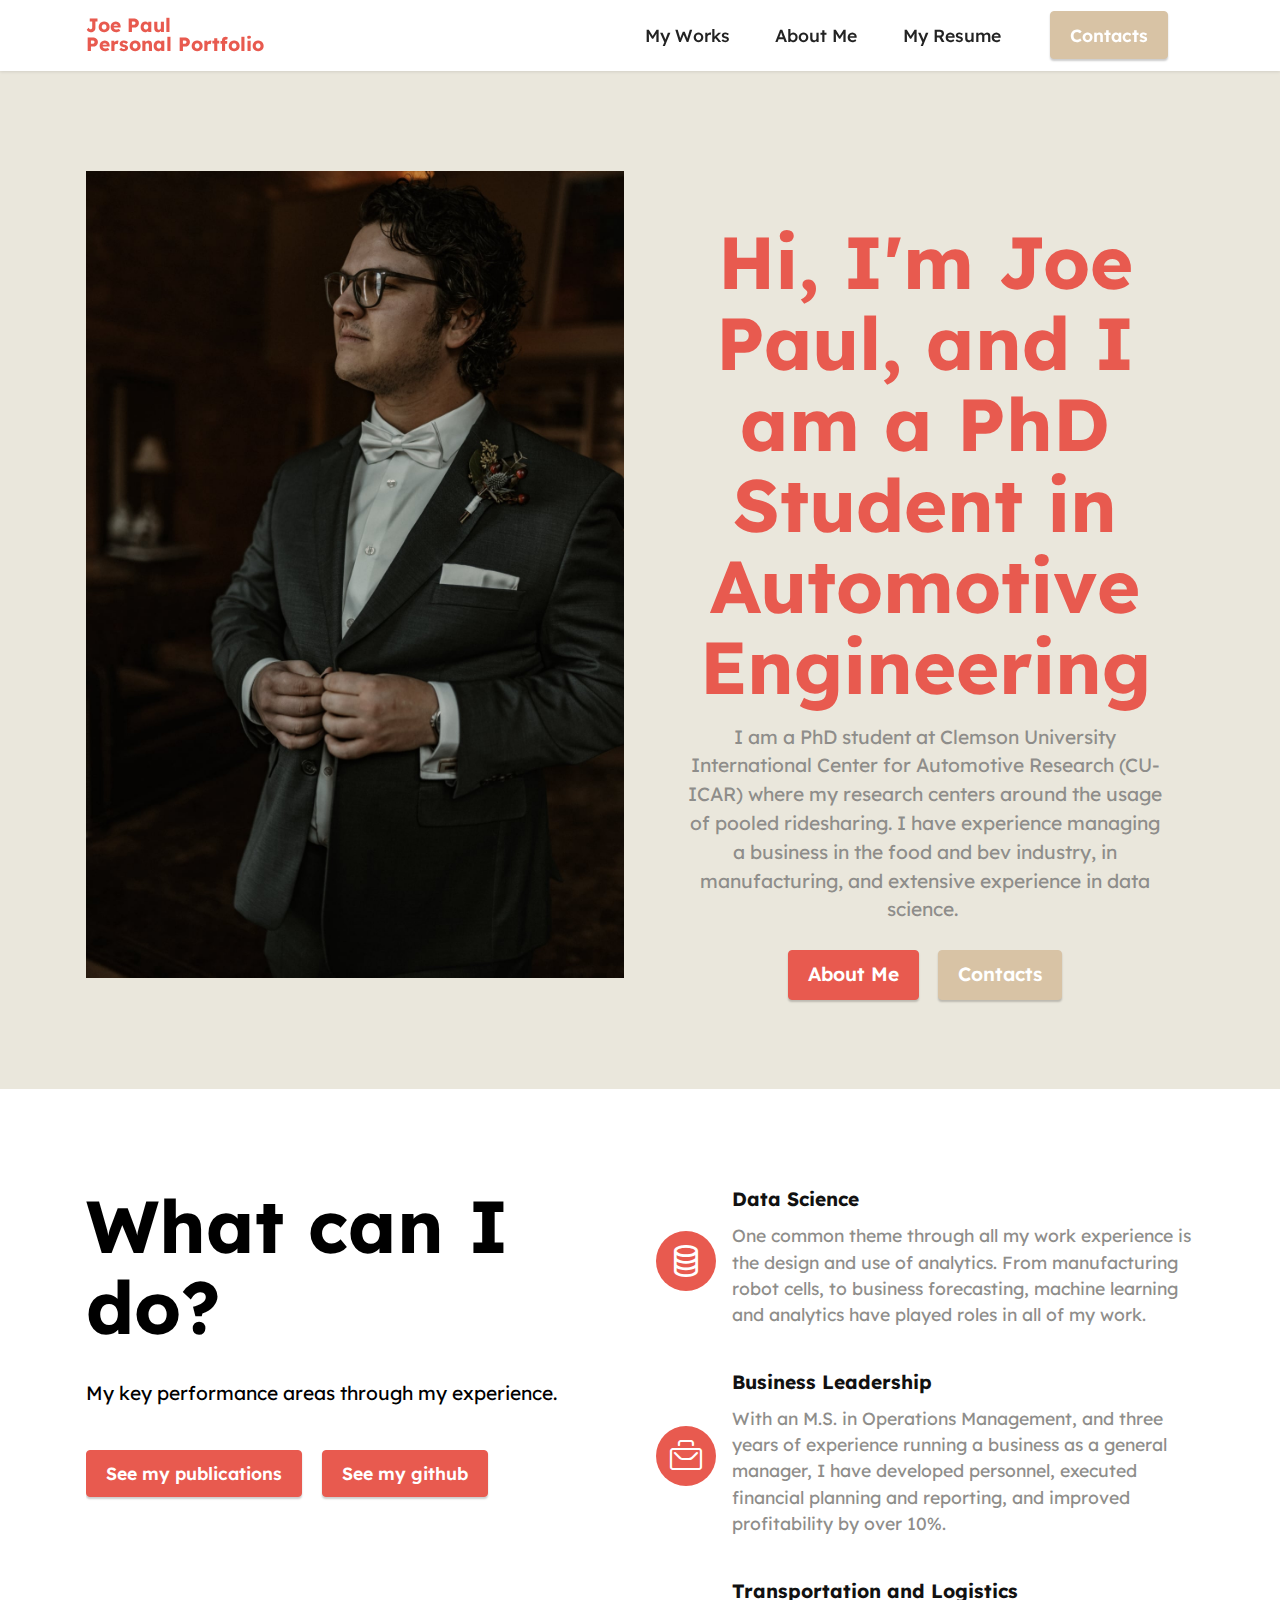
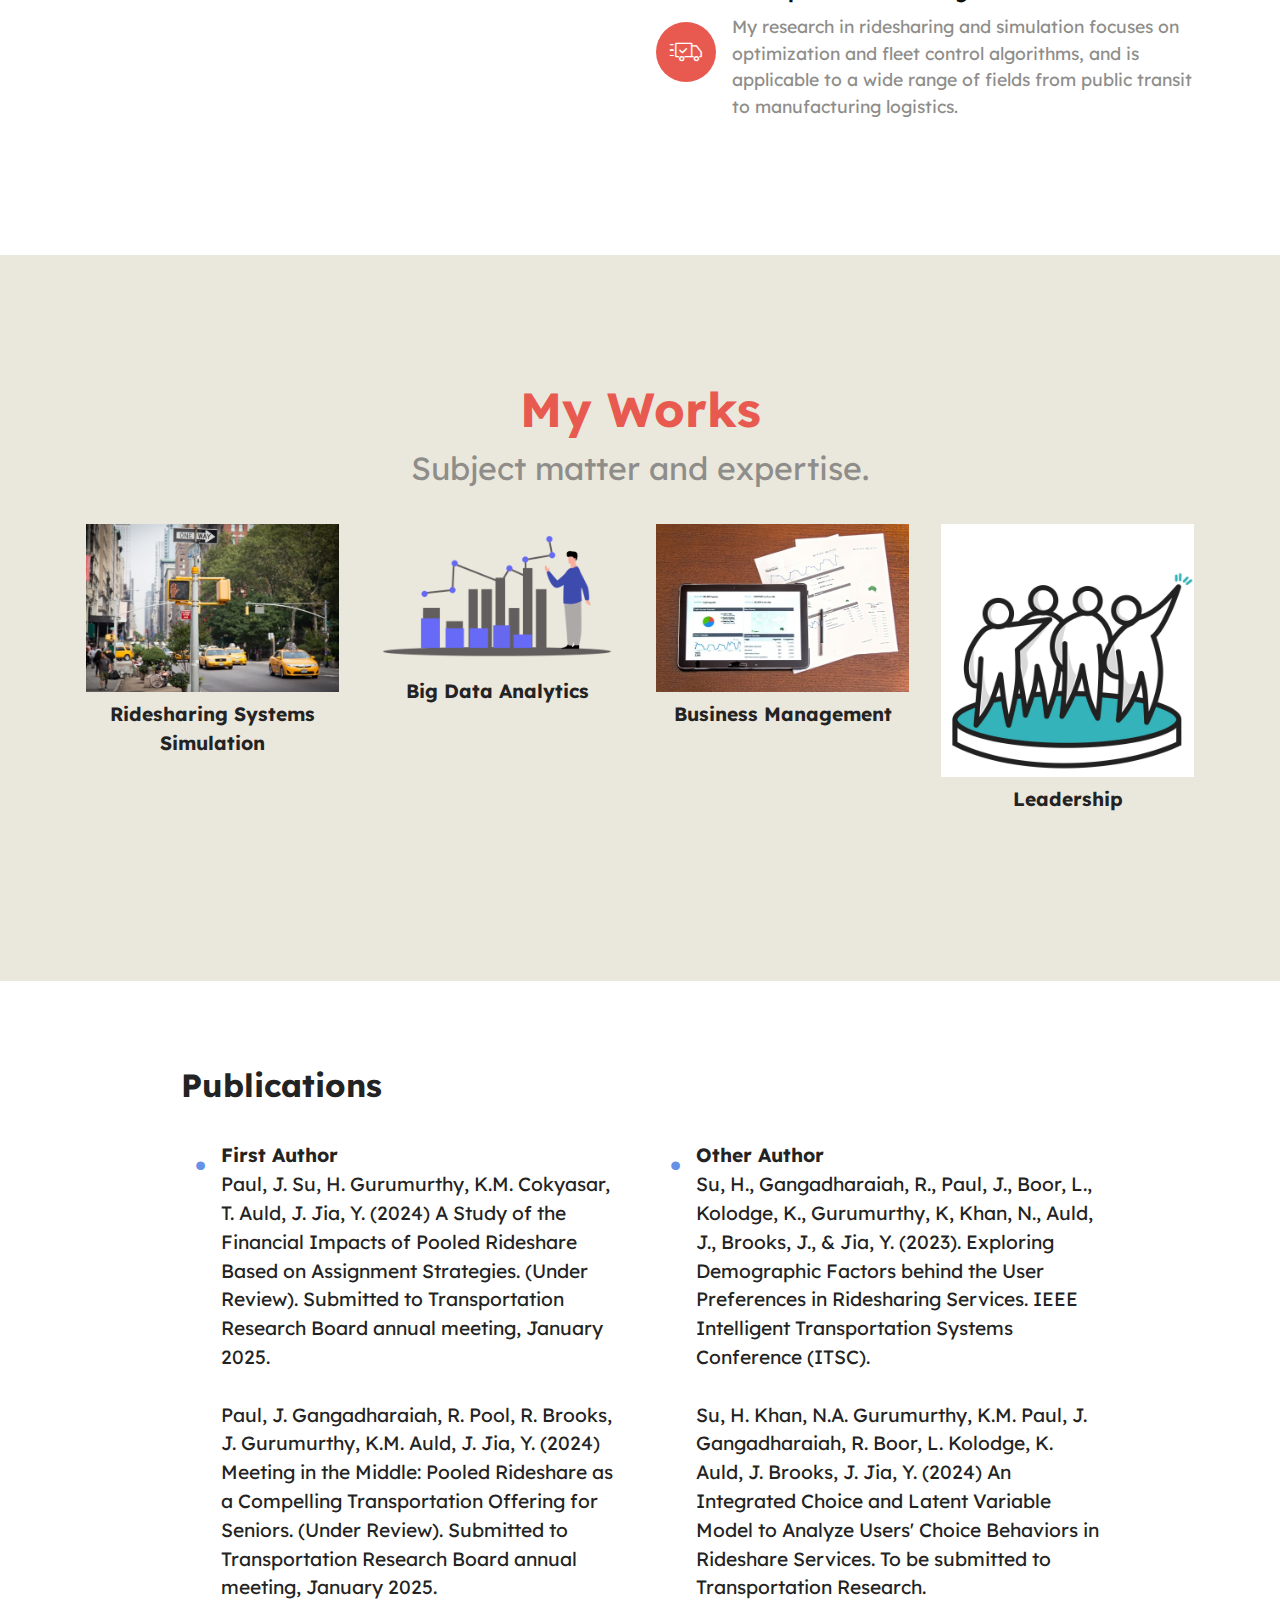
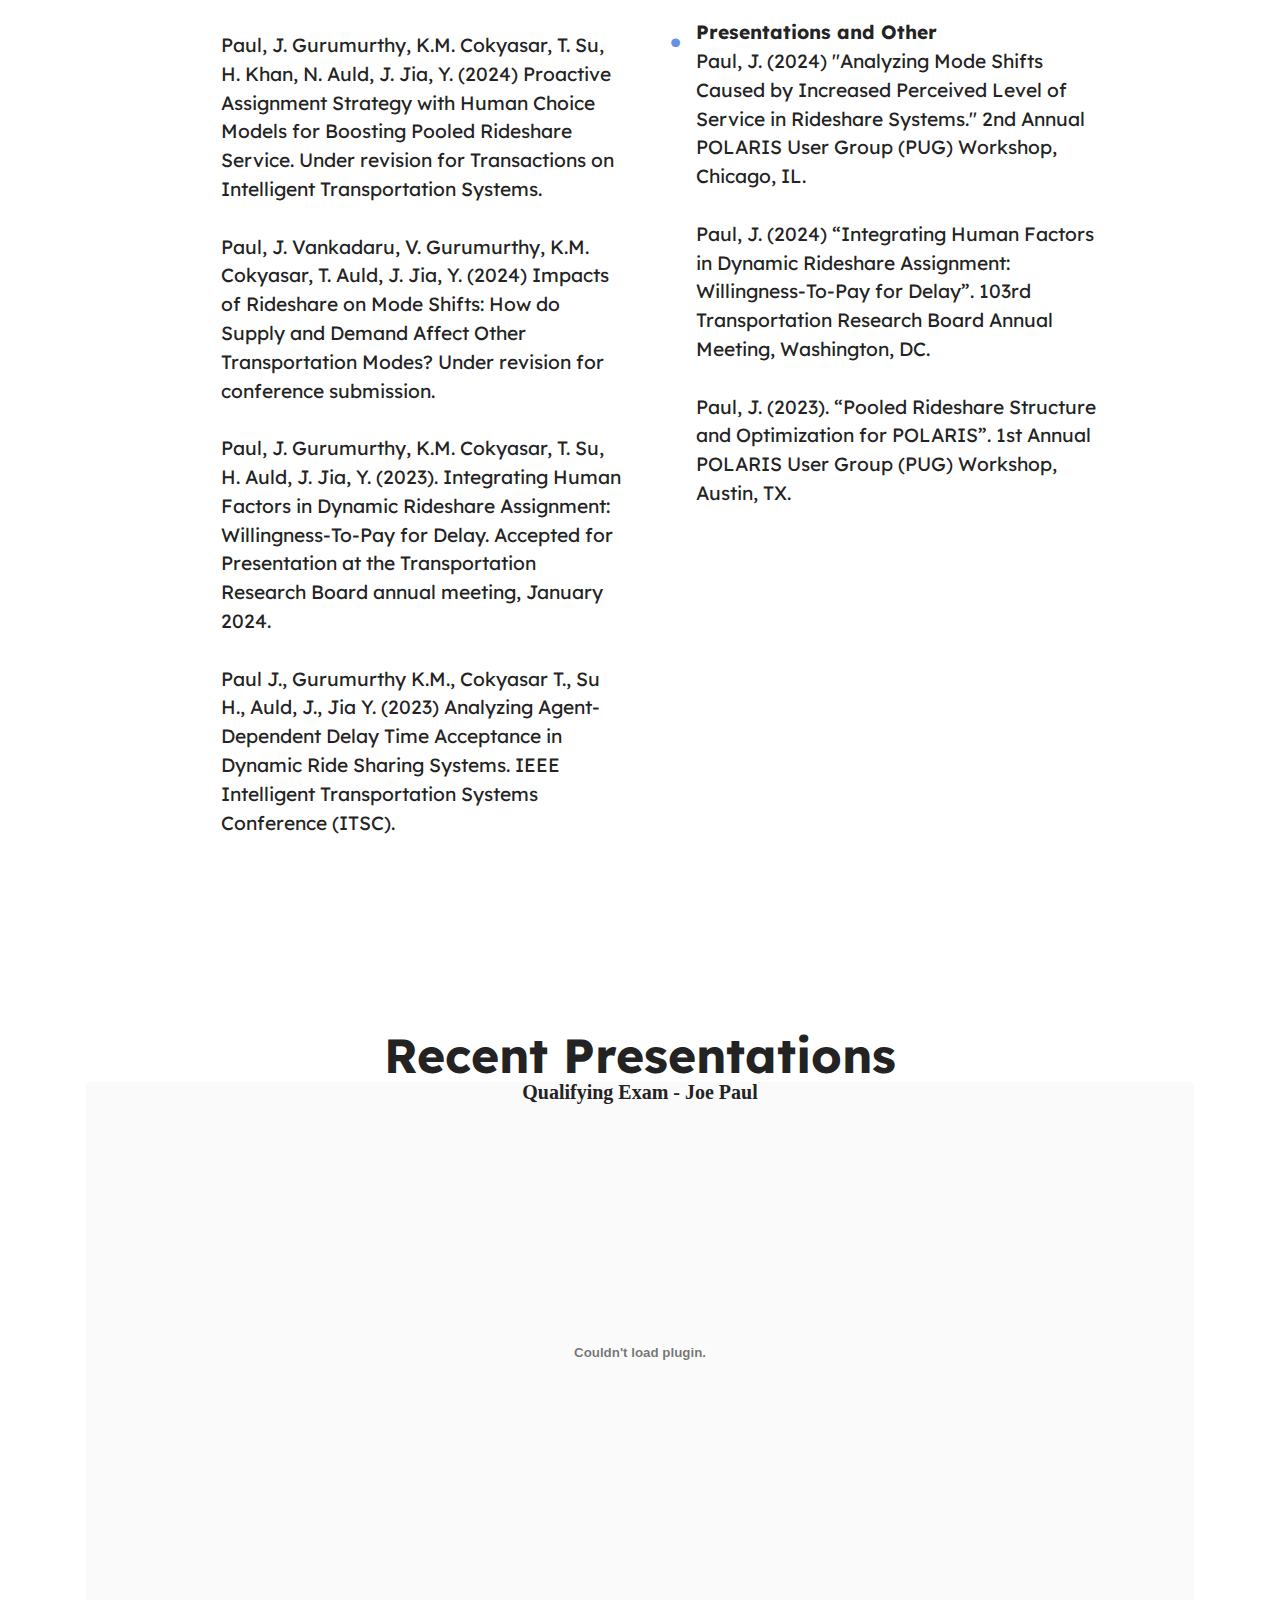
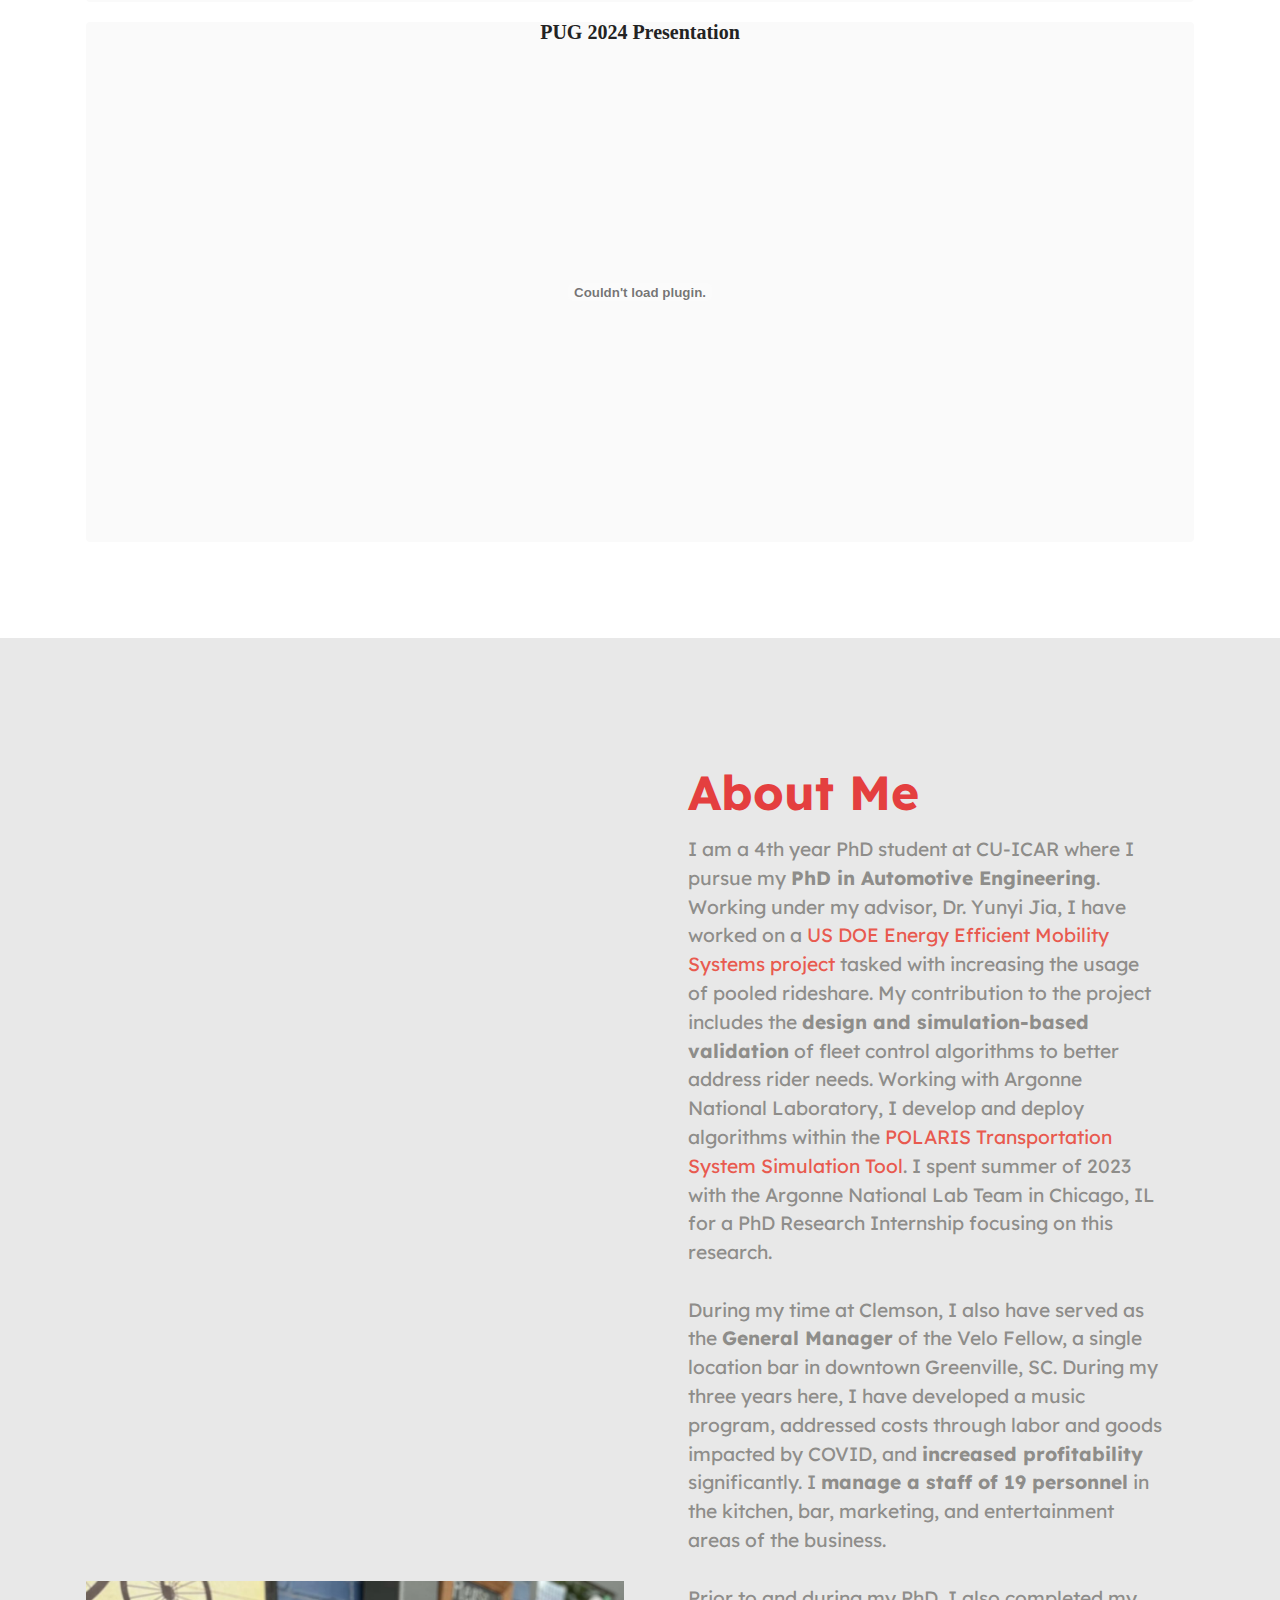
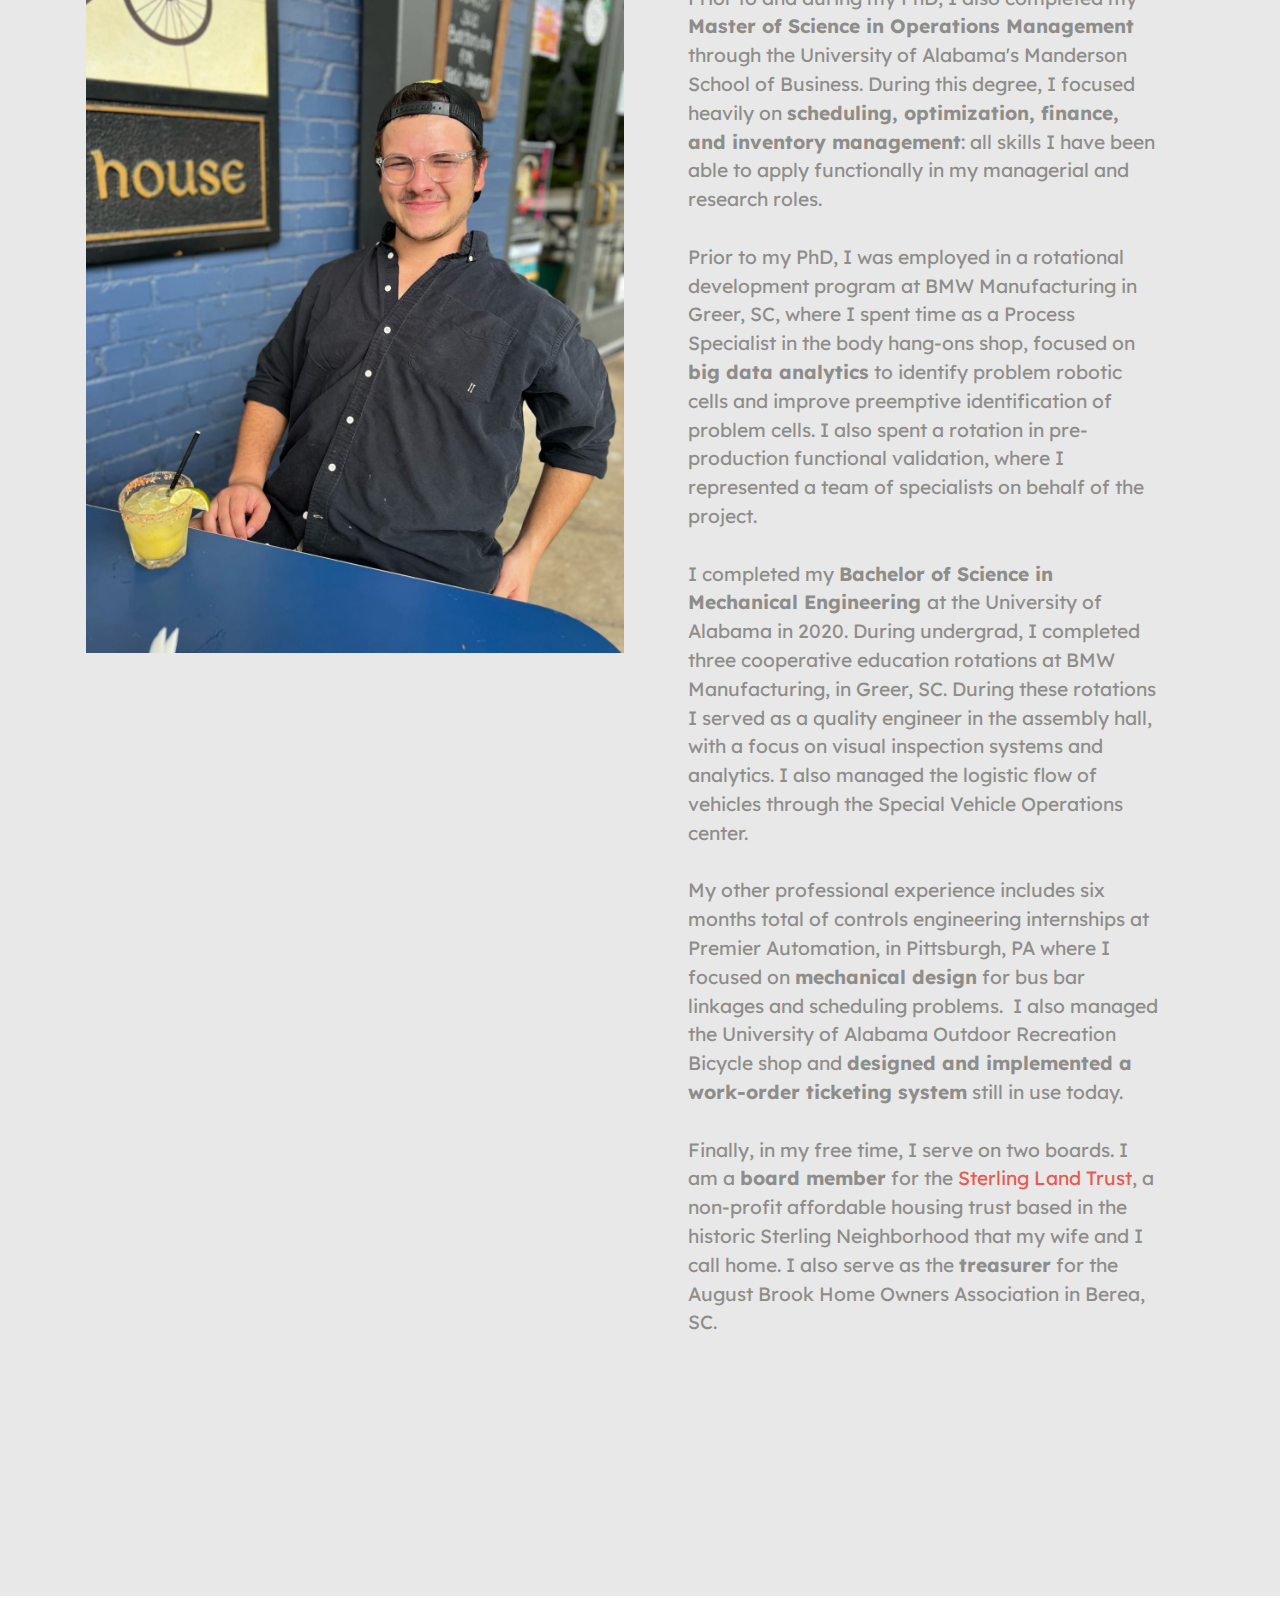
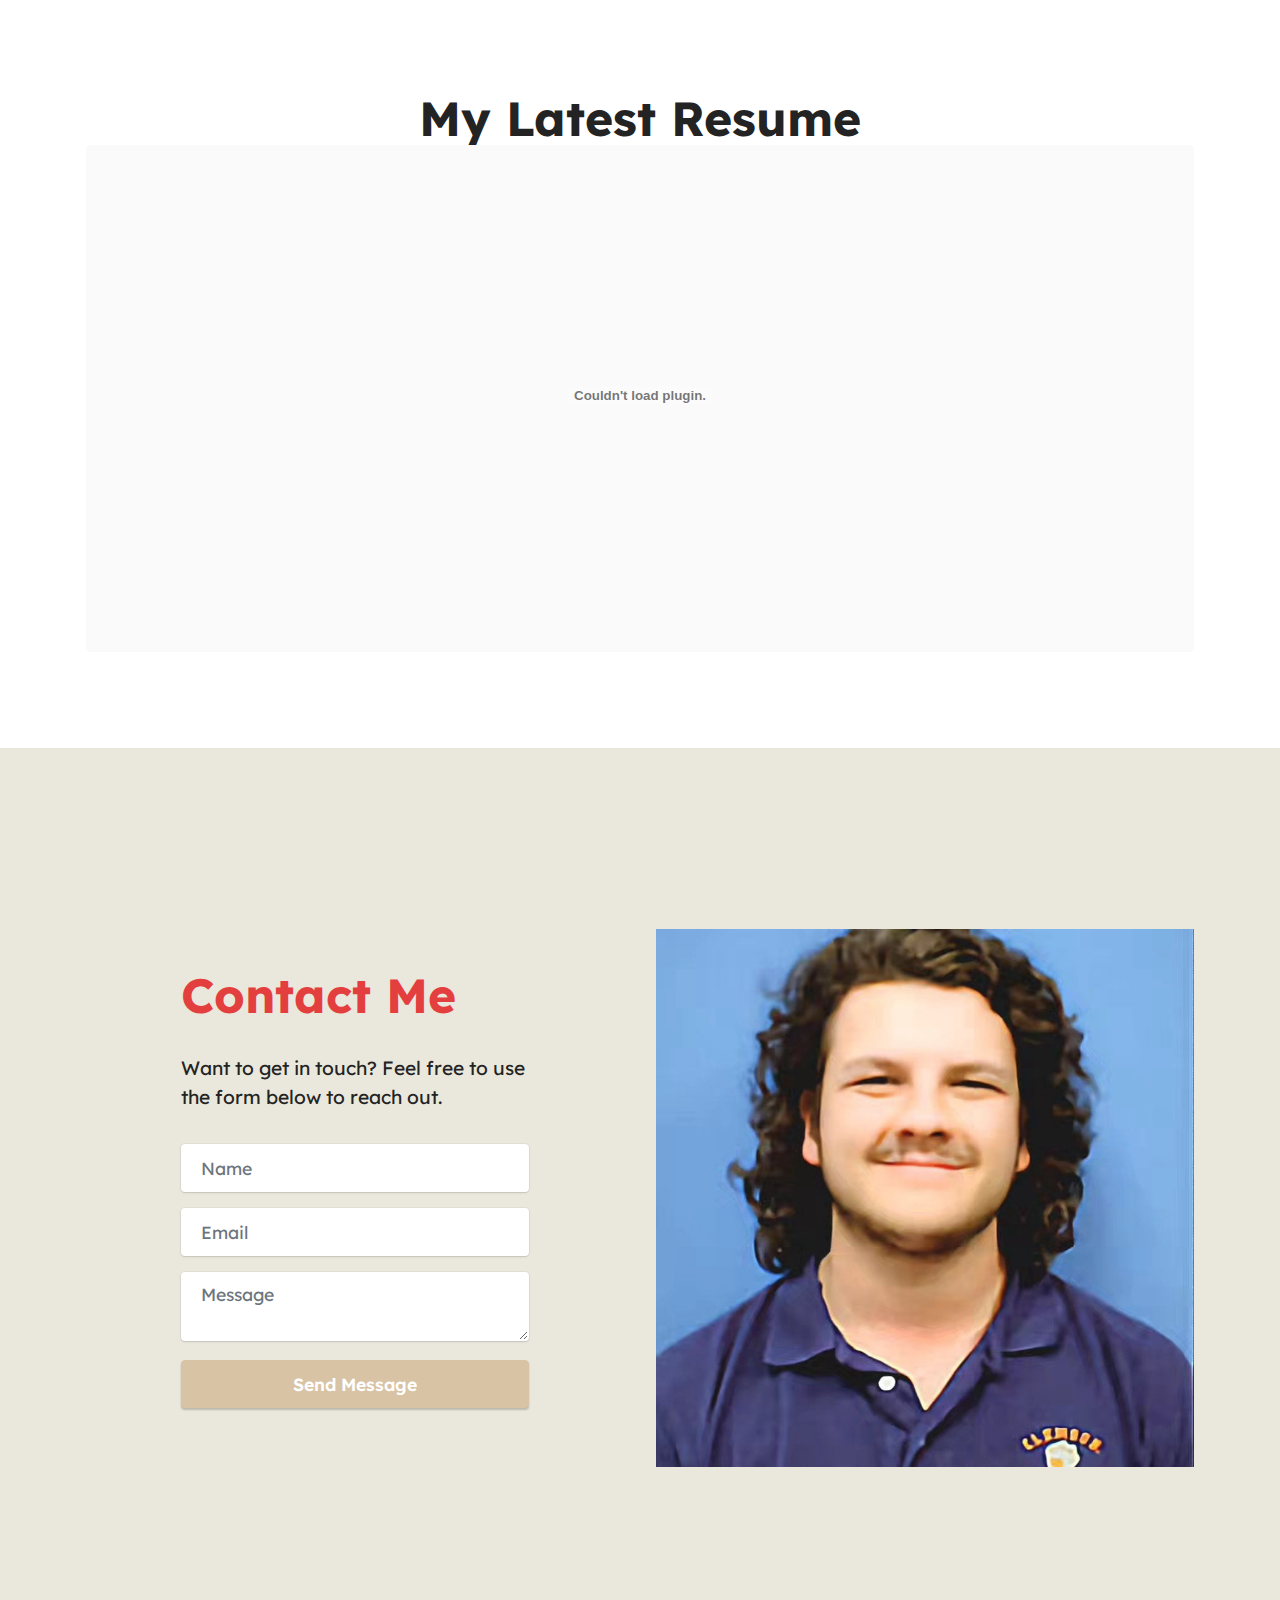
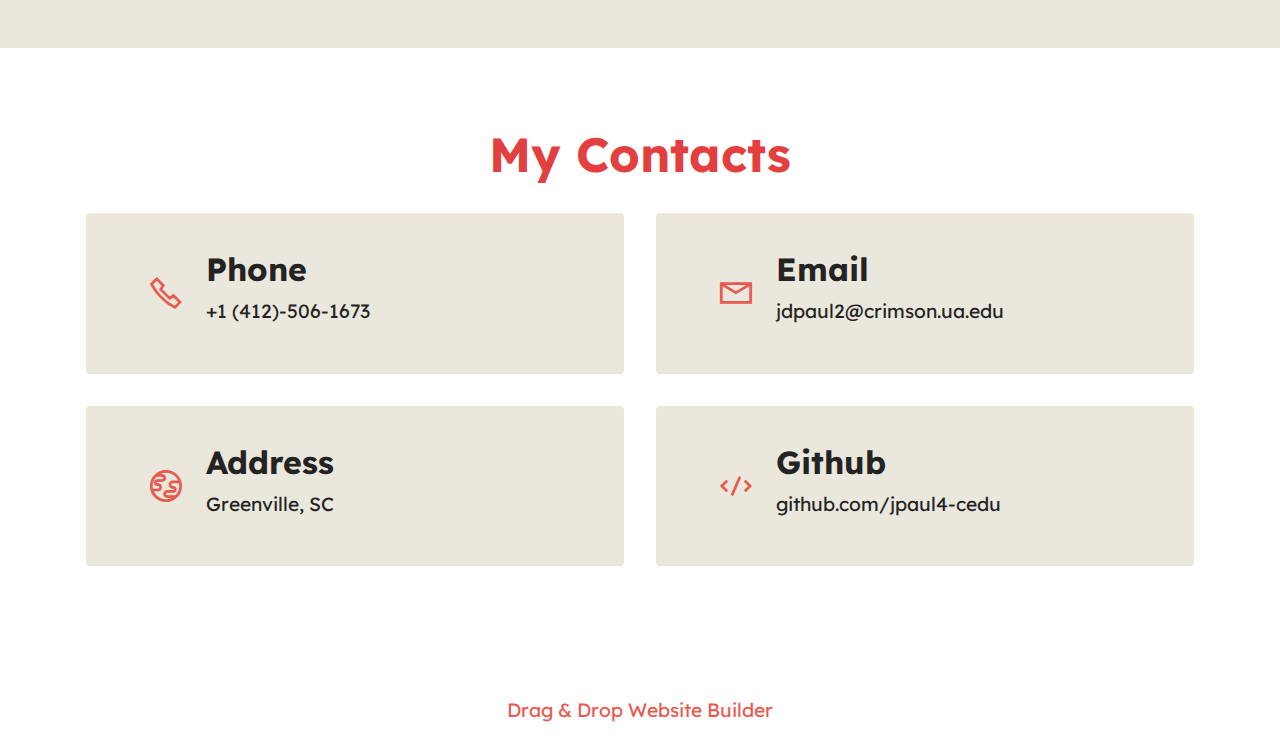
==== index.html @ 31e3496d "First Commit" ====
<!DOCTYPE html>
<html  >
<head>
  <!-- Site made with Mobirise Website Builder v5.9.18, https://mobirise.com -->
  <meta charset="UTF-8">
  <meta http-equiv="X-UA-Compatible" content="IE=edge">
  <meta name="generator" content="Mobirise v5.9.18, mobirise.com">
  <meta name="viewport" content="width=device-width, initial-scale=1, minimum-scale=1">
  <link rel="shortcut icon" href="assets/images/icon.png" type="image/x-icon">
  <meta name="description" content="Joe is a PhD Student with research experience in ridesharing, optimization, and data analytics. Check out his complete portfolio here.">
  
  
  <title>Joe Paul's Portfolio</title>
  <link rel="stylesheet" href="assets/web/assets/mobirise-icons2/mobirise2.css">
  <link rel="stylesheet" href="assets/web/assets/mobirise-icons/mobirise-icons.css">
  <link rel="stylesheet" href="assets/web/assets/mobirise-icons-bold/mobirise-icons-bold.css">
  <link rel="stylesheet" href="assets/bootstrap/css/bootstrap.min.css">
  <link rel="stylesheet" href="assets/bootstrap/css/bootstrap-grid.min.css">
  <link rel="stylesheet" href="assets/bootstrap/css/bootstrap-reboot.min.css">
  <link rel="stylesheet" href="assets/dropdown/css/style.css">
  <link rel="stylesheet" href="assets/socicon/css/styles.css">
  <link rel="stylesheet" href="assets/theme/css/style.css">
  <link rel="preload" href="https://fonts.googleapis.com/css?family=Lexend:100,200,300,400,500,600,700,800,900&display=swap" as="style" onload="this.onload=null;this.rel='stylesheet'">
  <noscript><link rel="stylesheet" href="https://fonts.googleapis.com/css?family=Lexend:100,200,300,400,500,600,700,800,900&display=swap"></noscript>
  <link rel="preload" as="style" href="assets/mobirise/css/mbr-additional.css?v=8slzPj"><link rel="stylesheet" href="assets/mobirise/css/mbr-additional.css?v=8slzPj" type="text/css">

  
  
  
</head>
<body>
  
  <section data-bs-version="5.1" class="menu menu2 cid-sFF0ciwnEL" once="menu" id="menu2-0">
    
    <nav class="navbar navbar-dropdown navbar-fixed-top navbar-expand-lg">
        <div class="container">
            <div class="navbar-brand">
                
                <span class="navbar-caption-wrap"><a class="navbar-caption text-primary display-7" href="https://mobiri.se">Joe Paul<br>Personal Portfolio</a></span>
            </div>
            <button class="navbar-toggler" type="button" data-toggle="collapse" data-bs-toggle="collapse" data-target="#navbarSupportedContent" data-bs-target="#navbarSupportedContent" aria-controls="navbarNavAltMarkup" aria-expanded="false" aria-label="Toggle navigation">
                <div class="hamburger">
                    <span></span>
                    <span></span>
                    <span></span>
                    <span></span>
                </div>
            </button>
            <div class="collapse navbar-collapse" id="navbarSupportedContent">
                <ul class="navbar-nav nav-dropdown" data-app-modern-menu="true"><li class="nav-item"><a class="nav-link link text-black text-primary display-4" href="index.html#content13-4">My Works</a></li><li class="nav-item"><a class="nav-link link text-black text-primary display-4" href="index.html#image1-b">About Me</a></li><li class="nav-item"><a class="nav-link link text-black text-primary display-4" href="index.html#gallery1-6">My Resume</a></li></ul>
                
                <div class="navbar-buttons mbr-section-btn"><a class="btn btn-secondary display-4" href="index.html#contacts2-8">
                        Contacts</a></div>
            </div>
        </div>
    </nav>
</section>

<section data-bs-version="5.1" class="header11 cid-sFF0SGinka" id="header11-1">

    

    

    <div class="container">
        <div class="row justify-content-center">
            <div class="col-12 col-md-6 image-wrapper">
                <img class="w-100" src="assets/images/dsc09096-1256x1884.jpg" alt="Mobirise Website Builder">
            </div>
            <div class="col-12 col-md">
                <div class="text-wrapper text-center">
                    <h1 class="mbr-section-title mbr-fonts-style mb-3 display-1">
                        <strong>
</strong><div><strong><br></strong></div><div><strong>Hi, I'm Joe Paul, and I am a PhD Student in Automotive Engineering</strong></div></h1>
                    <p class="mbr-text mbr-fonts-style display-7">I am a PhD student at Clemson University International Center for Automotive Research (CU-ICAR) where my research centers around the usage of pooled ridesharing. I have experience managing a business in the food and bev industry, in manufacturing, and extensive experience in data science.&nbsp;</p>
                    <div class="mbr-section-btn mt-3"><a class="btn btn-primary display-7" href="index.html#image1-b">About Me</a> <a class="btn btn-secondary display-7" href="index.html#contacts2-8">Contacts</a></div>
                </div>
            </div>
        </div>
    </div>
</section>

<section data-bs-version="5.1" class="features12 cid-sFF3eJNZDT" id="features13-2">

    
    
    <div class="container">
        <div class="row justify-content-center">
            <div class="col-12 col-lg-6">
                <div class="card-wrapper">
                    <div class="card-box align-left">
                        <h4 class="card-title mbr-fonts-style mb-4 display-1"><strong>What can I do?</strong></h4>
                        <p class="mbr-text mbr-fonts-style mb-4 display-7">
                            My key performance areas through my experience.</p>
                        <div class="mbr-section-btn"><a class="btn btn-primary display-4" href="index.html#content13-4">See my publications</a> <a class="btn btn-primary display-4" href="https://github.com/jpaul4-cedu">See my github</a></div>
                    </div>
                </div>
            </div>
            <div class="col-12 col-lg-6">
                <div class="item mbr-flex">
                    <div class="icon-box">
                        <span class="mbr-iconfont mobi-mbri-database mobi-mbri"></span>
                    </div>
                    <div class="text-box">
                        <h4 class="icon-title mbr-black mbr-fonts-style display-7">
                            <strong>Data Science</strong></h4>
                        <h5 class="icon-text mbr-black mbr-fonts-style display-4">One common theme through all my work experience is the design and use of analytics. From manufacturing robot cells, to business forecasting, machine learning and analytics have played roles in all of my work.</h5>
                    </div>
                </div>
                <div class="item mbr-flex">
                    <div class="icon-box">
                        <span class="mbr-iconfont mbrib-briefcase"></span>
                    </div>
                    <div class="text-box">
                        <h4 class="icon-title mbr-black mbr-fonts-style display-7"><strong>Business Leadership</strong></h4>
                        <h5 class="icon-text mbr-black mbr-fonts-style display-4">With an M.S. in Operations Management, and three years of experience running a business as a general manager, I have developed personnel, executed financial planning and reporting, and improved profitability by over 10%.</h5>
                    </div>
                </div>
                <div class="item mbr-flex">
                    <div class="icon-box">
                        <span class="mbr-iconfont mbri-delivery"></span>
                    </div>
                    <div class="text-box">
                        <h4 class="icon-title mbr-black mbr-fonts-style display-7"><strong>Transportation and Logistics</strong></h4>
                        <h5 class="icon-text mbr-black mbr-fonts-style display-4">My research in ridesharing and simulation focuses on optimization and fleet control algorithms, and is applicable to a wide range of fields from public transit to manufacturing logistics.</h5>
                    </div>
                </div>
            </div>
        </div>
    </div>
</section>

<section data-bs-version="5.1" class="gallery5 mbr-gallery cid-sFF3kfZheU" id="gallery5-3">
    

    

    <div class="container">
        <div class="mbr-section-head">
            <h3 class="mbr-section-title mbr-fonts-style align-center m-0 display-2"><strong>My Works</strong></h3>
            <h4 class="mbr-section-subtitle mbr-fonts-style align-center mb-0 mt-2 display-5">Subject matter and expertise.</h4>
        </div>
        <div class="row mbr-gallery mt-4">
            <div class="col-12 col-md-6 col-lg-3 item gallery-image">
                <div class="item-wrapper" data-toggle="modal" data-bs-toggle="modal" data-target="#ulsm1ICWd5-modal" data-bs-target="#ulsm1ICWd5-modal">
                    <img class="w-100" src="assets/images/mbr-1-596x397.jpg" alt="Mobirise Website Builder" data-slide-to="0" data-bs-slide-to="0" data-target="#lb-ulsm1ICWd5" data-bs-target="#lb-ulsm1ICWd5">
                    <div class="icon-wrapper">
                        <span class="mobi-mbri mobi-mbri-search mbr-iconfont mbr-iconfont-btn"></span>
                    </div>
                </div>
                <h6 class="mbr-item-subtitle mbr-fonts-style align-center mb-2 mt-2 display-7"><strong>Ridesharing Systems Simulation</strong></h6>
            </div>
            <div class="col-12 col-md-6 col-lg-3 item gallery-image">
                <div class="item-wrapper" data-toggle="modal" data-bs-toggle="modal" data-target="#ulsm1ICWd5-modal" data-bs-target="#ulsm1ICWd5-modal">
                    <img class="w-100" src="assets/images/mbr-596x342.png" alt="Mobirise Website Builder" data-slide-to="1" data-bs-slide-to="1" data-target="#lb-ulsm1ICWd5" data-bs-target="#lb-ulsm1ICWd5">
                    <div class="icon-wrapper">
                        <span class="mobi-mbri mobi-mbri-search mbr-iconfont mbr-iconfont-btn"></span>
                    </div>
                </div>
                <h6 class="mbr-item-subtitle mbr-fonts-style align-center mb-2 mt-2 display-7"><strong>Big Data Analytics</strong></h6>
            </div>
            <div class="col-12 col-md-6 col-lg-3 item gallery-image">
                <div class="item-wrapper" data-toggle="modal" data-bs-toggle="modal" data-target="#ulsm1ICWd5-modal" data-bs-target="#ulsm1ICWd5-modal">
                    <img class="w-100" src="assets/images/mbr-2-596x397.jpg" alt="Mobirise Website Builder" data-slide-to="2" data-bs-slide-to="2" data-target="#lb-ulsm1ICWd5" data-bs-target="#lb-ulsm1ICWd5">
                    <div class="icon-wrapper">
                        <span class="mobi-mbri mobi-mbri-search mbr-iconfont mbr-iconfont-btn"></span>
                    </div>
                </div>
                <h6 class="mbr-item-subtitle mbr-fonts-style align-center mb-2 mt-2 display-7"><strong>Business Management</strong></h6>
            </div>
            <div class="col-12 col-md-6 col-lg-3 item gallery-image">
                <div class="item-wrapper" data-toggle="modal" data-bs-toggle="modal" data-target="#ulsm1ICWd5-modal" data-bs-target="#ulsm1ICWd5-modal">
                    <img class="w-100" src="assets/images/mbr-596x596.png" alt="Mobirise Website Builder" data-slide-to="3" data-bs-slide-to="3" data-target="#lb-ulsm1ICWd5" data-bs-target="#lb-ulsm1ICWd5">
                    <div class="icon-wrapper">
                        <span class="mobi-mbri mobi-mbri-search mbr-iconfont mbr-iconfont-btn"></span>
                    </div>
                </div>
                <h6 class="mbr-item-subtitle mbr-fonts-style align-center mb-2 mt-2 display-7"><strong>Leadership</strong></h6>
            </div>
        </div>

        <div class="modal mbr-slider" tabindex="-1" role="dialog" aria-hidden="true" id="ulsm1ICWd5-modal">
            <div class="modal-dialog" role="document">
                <div class="modal-content">
                    <div class="modal-body">
                        <div class="carousel slide" id="lb-ulsm1ICWd5" data-interval="5000" data-bs-interval="5000">
                            <div class="carousel-inner">
                                <div class="carousel-item active">
                                    <img class="d-block w-100" src="assets/images/mbr-1-596x397.jpg" alt="Mobirise Website Builder">
                                </div>
                                <div class="carousel-item">
                                    <img class="d-block w-100" src="assets/images/mbr-596x342.png" alt="Mobirise Website Builder">
                                </div>
                                <div class="carousel-item">
                                    <img class="d-block w-100" src="assets/images/mbr-2-596x397.jpg" alt="Mobirise Website Builder">
                                </div>
                                <div class="carousel-item">
                                    <img class="d-block w-100" src="assets/images/mbr-596x596.png" alt="Mobirise Website Builder">
                                </div>
                            </div>
                            <ol class="carousel-indicators">
                                <li data-slide-to="0" data-bs-slide-to="0" class="active" data-target="#lb-ulsm1ICWd5" data-bs-target="#lb-ulsm1ICWd5"></li>
                                <li data-slide-to="1" data-bs-slide-to="1" data-target="#lb-ulsm1ICWd5" data-bs-target="#lb-ulsm1ICWd5"></li>
                                <li data-slide-to="2" data-bs-slide-to="2" data-target="#lb-ulsm1ICWd5" data-bs-target="#lb-ulsm1ICWd5"></li>
                                <li data-slide-to="3" data-bs-slide-to="3" data-target="#lb-ulsm1ICWd5" data-bs-target="#lb-ulsm1ICWd5"></li>
                            </ol>
                            <a role="button" href="" class="close" data-dismiss="modal" data-bs-dismiss="modal" aria-label="Close">
                            </a>
                            <a class="carousel-control-prev carousel-control" role="button" data-slide="prev" data-bs-slide="prev" href="#lb-ulsm1ICWd5">
                                <span class="mobi-mbri mobi-mbri-arrow-prev" aria-hidden="true"></span>
                                <span class="sr-only visually-hidden">Previous</span>
                            </a>
                            <a class="carousel-control-next carousel-control" role="button" data-slide="next" data-bs-slide="next" href="#lb-ulsm1ICWd5">
                                <span class="mobi-mbri mobi-mbri-arrow-next" aria-hidden="true"></span>
                                <span class="sr-only visually-hidden">Next</span>
                            </a>
                        </div>
                    </div>
                </div>
            </div>
        </div>
    </div>
</section>

<section data-bs-version="5.1" class="content13 cid-ulseiE5m8w" id="content13-4">
    

    
    
    <div class="container">
        <div class="row justify-content-center">
            <div class="col-md-12 col-lg-10">
                <h3 class="mbr-section-title mbr-fonts-style mb-4 display-5">
                    <strong>Publications</strong></h3>
            </div>
        </div>
        <div class="row justify-content-center">
            <div class="col-md-12 col-lg-10">
                <div class="row justify-content-center">
                    <div class="col-12 col-lg-6">
                        <ul class="list mbr-fonts-style display-7">
                            <li><strong>First Author<br></strong>Paul, J. Su, H. Gurumurthy, K.M. Cokyasar, T.  Auld, J. Jia, Y. (2024) A Study of the Financial Impacts of Pooled Rideshare Based on Assignment Strategies. (Under Review).  Submitted to Transportation Research Board annual meeting, January 2025.&nbsp;<br><br>Paul, J. Gangadharaiah, R. Pool, R. Brooks, J. Gurumurthy, K.M. Auld, J. Jia, Y. (2024) Meeting in the Middle: Pooled Rideshare as a Compelling Transportation Offering for Seniors. (Under Review). Submitted to Transportation Research Board annual meeting, January 2025.&nbsp;<br><br>Paul, J. Gurumurthy, K.M. Cokyasar, T. Su, H. Khan, N. Auld, J. Jia, Y. (2024) Proactive Assignment Strategy with Human Choice Models for Boosting Pooled Rideshare Service. Under revision for Transactions on Intelligent Transportation Systems.<br><br>Paul, J. Vankadaru, V. Gurumurthy, K.M. Cokyasar, T. Auld, J. Jia, Y. (2024) Impacts of Rideshare on Mode Shifts: How do Supply and Demand Affect Other Transportation Modes? Under revision for conference submission.<br><br>Paul, J. Gurumurthy, K.M. Cokyasar, T. Su, H. Auld, J. Jia, Y. (2023). Integrating Human Factors in Dynamic Rideshare Assignment: Willingness-To-Pay for Delay. Accepted for Presentation at the Transportation Research Board annual meeting, January 2024.<br><br>Paul J., Gurumurthy K.M., Cokyasar T., Su H., Auld, J., Jia Y. (2023) Analyzing Agent-Dependent Delay Time Acceptance in Dynamic Ride Sharing Systems. IEEE Intelligent Transportation Systems Conference (ITSC).&nbsp;</li>
                        </ul>
                    </div>
                    <div class="col-12 col-lg-6">
                        <ul class="list mbr-fonts-style display-7">
                            <li><strong>Other Author</strong><br>Su, H., Gangadharaiah, R., Paul, J., Boor, L., Kolodge, K., Gurumurthy, K, Khan, N., Auld, J., Brooks, J., &amp; Jia, Y. (2023). Exploring Demographic Factors behind the User Preferences in Ridesharing Services. IEEE Intelligent Transportation Systems Conference (ITSC).<br><br>Su, H. Khan, N.A. Gurumurthy, K.M. Paul, J. Gangadharaiah, R. Boor, L. Kolodge, K. Auld, J. Brooks, J. Jia, Y. (2024) An Integrated Choice and Latent Variable Model to Analyze Users' Choice Behaviors in Rideshare Services. To be submitted to Transportation Research.</li>
                            <li><strong>Presentations and Other<br></strong>Paul, J. (2024) "Analyzing Mode Shifts Caused by Increased Perceived Level of Service in Rideshare Systems." 2nd Annual POLARIS User Group (PUG) Workshop, Chicago, IL.<br><br>Paul, J. (2024) “Integrating Human Factors in Dynamic Rideshare Assignment: Willingness-To-Pay for Delay”. 103rd Transportation Research Board Annual Meeting, Washington, DC.<br><br>Paul, J. (2023). “Pooled Rideshare Structure and Optimization for POLARIS”. 1st Annual POLARIS User Group (PUG) Workshop, Austin, TX.</li>
                        </ul>
                    </div>
                </div>
            </div>
        </div>
    </div>
</section>

<section data-bs-version="5.1" class="gallery1 cid-ulslTXEUKa" id="gallery1-5">
    <div class="container">
        <div class="mbr-section-head">
            <h4 class="mbr-section-title mbr-fonts-style align-center mb-0 display-2">
                <strong>Recent Presentations</strong></h4>
        </div>
        
        <!-- First PDF with title -->
        <div class="item features-image align-center active">
            <div class="item-wrapper" style="text-align: center; margin-bottom: 20px;">
                <h5 class="pdf-title mbr-fonts-style mb-0"><strong>Qualifying Exam - Joe Paul</strong></h5>
                <div class="item-img" style="display: flex; justify-content: center; align-items: center;">
                    <embed class="pdf" 
                           src="assets/Qualifying Exam Joe Paul.pdf" 
                           width="1000" height="500">
                </div>
            </div>
        </div>

        <!-- Second PDF with title -->
        <div class="item features-image align-center active">
            <div class="item-wrapper" style="text-align: center;">
                <h5 class="pdf-title mbr-fonts-style mb-0"><strong>PUG 2024 Presentation</strong></h5>
                <div class="item-img" style="display: flex; justify-content: center; align-items: center;">
                    <embed class="pdf" 
                           src="assets/2-5.3 - Clemson's Pooled Rideshare.pdf" 
                           width="1000" height="500">
                </div>
            </div>
        </div>
        
    </div>
</section>





<section data-bs-version="5.1" class="image1 cid-sFF75ZhH2d" id="image1-b">
    

    

    <div class="container">
        <div class="row align-items-center">
            <div class="col-12 col-lg-6">
                <div class="image-wrapper">
                    <img src="assets/images/293076429-7649252005149996-4925250558566314375-n-1256x1570.jpg" alt="Mobirise Website Builder">
                    
                </div>
            </div>
            <div class="col-12 col-lg">
                <div class="text-wrapper">
                    <h3 class="mbr-section-title mbr-fonts-style mb-3 display-2">
                        <strong>About Me</strong></h3>
                    <p class="mbr-text mbr-fonts-style display-7">I am a 4th year PhD student at CU-ICAR where I pursue my <strong>PhD in Automotive Engineering</strong>. Working under my advisor, Dr. Yunyi Jia, I have worked on a <a href="https://www.energy.gov/sites/default/files/2021-06/eems110_jia_2021_o_5-14_1118am_KF_TM.pdf" class="text-primary">US DOE Energy Efficient Mobility Systems project</a> tasked with increasing the usage of pooled rideshare. My contribution to the project includes the <strong>design and simulation-based validation</strong> of fleet control algorithms to better address rider needs. Working with Argonne National Laboratory, I develop and deploy algorithms within the <a href="https://www.anl.gov/taps/polaris-transportation-system-simulation-tool" class="text-primary" target="_blank">POLARIS Transportation System Simulation Tool</a>. I spent summer of 2023 with the Argonne National Lab Team in Chicago, IL for a PhD Research Internship focusing on this research.<br><br>During my time at Clemson, I also have served as the <strong>General Manager</strong> of the Velo Fellow, a single location bar in downtown Greenville, SC. During my three years here, I have developed a music program, addressed costs through labor and goods impacted by COVID, and <strong>increased profitability</strong> significantly. I <strong>manage a staff of 19 personnel</strong> in the kitchen, bar, marketing, and entertainment areas of the business.<br><br>Prior to and during my PhD, I also completed my <strong>Master of Science in Operations Management</strong> through the University of Alabama's Manderson School of Business. During this degree, I focused heavily on <strong>scheduling, optimization, finance, and inventory management</strong>: all skills I have been able to apply functionally in my managerial and research roles.<br><br>Prior to my PhD, I was employed in a rotational development program at BMW Manufacturing in Greer, SC, where I spent time as a Process Specialist in the body hang-ons shop, focused on <strong>big data analytics</strong> to identify problem robotic cells and improve preemptive identification of problem cells. I also spent a rotation in pre-production functional validation, where I represented a team of specialists on behalf of the project.<br><br>I completed my <strong>Bachelor of Science in Mechanical Engineering </strong>at the University of Alabama in 2020. During undergrad, I completed three cooperative education rotations at BMW Manufacturing, in Greer, SC. During these rotations I served as a quality engineer in the assembly hall, with a focus on visual inspection systems and analytics. I also managed the logistic flow of vehicles through the Special Vehicle Operations center.<br><br>My other professional experience includes six months total of controls engineering internships at Premier Automation, in Pittsburgh, PA where I focused on <strong>mechanical design</strong> for bus bar linkages and scheduling problems.&nbsp; I also managed the University of Alabama Outdoor Recreation Bicycle shop and <strong>designed and implemented a work-order ticketing system</strong> still in use today.<br><br>Finally, in my free time, I serve on two boards. I am a <strong>board member</strong> for the <a href="https://sterlinglandtrustgvl.com/" class="text-primary">Sterling Land Trust</a>, a non-profit affordable housing trust based in the historic Sterling Neighborhood that my wife and I call home. I also serve as the <strong>treasurer</strong> for the August Brook Home Owners Association in Berea, SC.<br><br><br><br><br></p>
                </div>
            </div>
        </div>
    </div>
</section>

<section data-bs-version="5.1" class="gallery1 cid-ulslTXEUKa" id="gallery1-6">
    <div class="container">
        <div class="mbr-section-head">
            <h4 class="mbr-section-title mbr-fonts-style align-center mb-0 display-2">
                <strong>My Latest Resume</strong></h4>
        </div>
			<div class="item features-image align-center active">
                <div class="item-wrapper" style="display: flex; justify-content: center; align-items: center;">
                    <div class="item-img">
                        <embed class="pdf" 
                               src="assets/Joe Paul Resume 08_2024.pdf" 
                               width="1000" height="500">
                    </div>
                </div>
            </div>
                    
    </div>
</section>


<section data-bs-version="5.1" class="form4 cid-sFF3qL4anb mbr-fullscreen" id="form4-6">

    

    

    <div class="container">
        <div class="row content-wrapper justify-content-center">
            <div class="col-lg-4 offset-lg-1 mbr-form" data-form-type="formoid">
<!--Formbuilder Form-->
<form action="https://mobirise.eu/" method="POST" class="mbr-form form-with-styler" data-form-title="Form Name"><input type="hidden" name="email" data-form-email="true" value="naHZVcgCcC4PcTuOokjIrHhx1giyMZ3AVwmOYaH5nGBsDluc1+9FS4kccMKQxTUa3nNrj3HM5mkY1q30YZttgQp3zNYIxYDEIRV64di3yeH+XToD+4KHeP4yLZxy8s9F">
<div class="row">
<div hidden="hidden" data-form-alert="" class="alert alert-success col-12">Thanks for filling out the form!</div>
<div hidden="hidden" data-form-alert-danger="" class="alert alert-danger col-12">Oops...! some problem!</div>
</div>
<div class="dragArea row">
<div class="col-lg-12 col-md-12 col-sm-12">
<h1 class="mbr-section-title mb-4 display-2"><strong>Contact Me</strong></h1>
</div>
<div class="col-lg-12 col-md-12 col-sm-12">
<p class="mbr-text mbr-fonts-style mb-4 display-7"> Want to get in touch? Feel free to use the form below to reach out.</p>
</div>
<div data-for="name" class="col-lg-12 col-md col-12 form-group mb-3">
<input type="text" name="name" placeholder="Name" data-form-field="name" class="form-control display-7" value="" id="name-form4-6">
</div>
<div data-for="email" class="col-lg-12 col-md col-12 form-group mb-3">
<input type="email" name="email" placeholder="Email" data-form-field="email" class="form-control display-7" value="" id="email-form4-6">
</div>
<div class="col-lg-12 col-md-12 col-sm-12 form-group" data-for="textarea">
<textarea name="textarea" placeholder="Message" data-form-field="textarea" class="form-control display-7" id="textarea-form4-6"></textarea>
</div>
<div class="col-12 col-md-auto mbr-section-btn"><button type="submit" class="btn btn-secondary display-4">Send Message</button></div>
</div>
</form><!--Formbuilder Form-->
</div>
            <div class="col-lg-6 offset-lg-1 col-12">
                <div class="image-wrapper">
                    <img class="w-100" src="assets/images/448308025-7774341172627157-5683753188620767031-n-867x867.jpg" alt="Mobirise Website Builder">
                </div>
            </div>
        </div>
    </div>
</section>

<section data-bs-version="5.1" class="contacts2 cid-sFF3B84VW8" id="contacts2-8">
    <!---->
    
    
    <div class="container">
        <div class="mbr-section-head">
            <h3 class="mbr-section-title mbr-fonts-style align-center mb-0 display-2">
                <strong>My Contacts</strong>
            </h3>
            
        </div>
        <div class="row justify-content-center mt-4">
            <div class="card col-12 col-md-6">
                <div class="card-wrapper">
                    <div class="image-wrapper">
                        <span class="mbr-iconfont mobi-mbri-phone mobi-mbri"></span>
                    </div>
                    <div class="text-wrapper">
                        <h6 class="card-title mbr-fonts-style mb-1 display-5">
                            <strong>Phone</strong>
                        </h6>
                        <p class="mbr-text mbr-fonts-style display-7">+1 (412)-506-1673</p>
                    </div>
                </div>
            </div>
            <div class="card col-12 col-md-6">
                <div class="card-wrapper">
                    <div class="image-wrapper">
                        <span class="mbr-iconfont mobi-mbri-letter mobi-mbri"></span>
                    </div>
                    <div class="text-wrapper">
                        <h6 class="card-title mbr-fonts-style mb-1 display-5">
                            <strong>Email</strong>
                        </h6>
                        <p class="mbr-text mbr-fonts-style display-7">jdpaul2@crimson.ua.edu</p>
                    </div>
                </div>
            </div>
            <div class="card col-12 col-md-6">
                <div class="card-wrapper">
                    <div class="image-wrapper">
                        <span class="mbr-iconfont mobi-mbri-globe mobi-mbri"></span>
                    </div>
                    <div class="text-wrapper">
                        <h6 class="card-title mbr-fonts-style mb-1 display-5">
                            <strong>Address</strong>
                        </h6>
                        <p class="mbr-text mbr-fonts-style display-7">
                            Greenville, SC</p>
                    </div>
                </div>
            </div>
            <div class="card col-12 col-md-6">
                <div class="card-wrapper">
                    <div class="image-wrapper">
                        <span class="mbr-iconfont mobi-mbri-code mobi-mbri"></span>
                    </div>
                    <div class="text-wrapper">
                        <h6 class="card-title mbr-fonts-style mb-1 display-5"><strong>Github</strong></h6>
                        <p class="mbr-text mbr-fonts-style display-7">
                            github.com/jpaul4-cedu
                        </p>
                    </div>
                </div>
            </div>
        </div>
    </div>
</section><section class="display-7" style="padding: 0;align-items: center;justify-content: center;flex-wrap: wrap;    align-content: center;display: flex;position: relative;height: 4rem;"><a href="https://mobiri.se/3373053" style="flex: 1 1;height: 4rem;position: absolute;width: 100%;z-index: 1;"><img alt="" style="height: 4rem;" src="[data-uri]"></a><p style="margin: 0;text-align: center;" class="display-7">&#8204;</p><a style="z-index:1" href="https://mobirise.com/drag-drop-website-builder.html">Drag & Drop Website Builder</a></section><script src="assets/bootstrap/js/bootstrap.bundle.min.js"></script>  <script src="assets/smoothscroll/smooth-scroll.js"></script>  <script src="assets/ytplayer/index.js"></script>  <script src="assets/dropdown/js/navbar-dropdown.js"></script>  <script src="assets/theme/js/script.js"></script>  <script src="assets/formoid/formoid.min.js"></script>  
  
  
</body>
</html>
---- assets/web/assets/mobirise-icons2/mobirise2.css ----
@font-face {
  font-family: 'Moririse2';
  font-display: swap;
  src:  url('mobirise2.eot?f2bix4');
  src:  url('mobirise2.eot?f2bix4#iefix') format('embedded-opentype'),
    url('mobirise2.ttf?f2bix4') format('truetype'),
    url('mobirise2.woff?f2bix4') format('woff'),
    url('mobirise2.svg?f2bix4#mobirise2') format('svg');
  font-weight: normal;
  font-style: normal;
}

[class^="mobi-"], [class*=" mobi-"] {
  /* use !important to prevent issues with browser extensions that change fonts */
  font-family: 'Moririse2' !important;
  speak: none;
  font-style: normal;
  font-weight: normal;
  font-variant: normal;
  text-transform: none;
  line-height: 1;

  /* Better Font Rendering =========== */
  -webkit-font-smoothing: antialiased;
  -moz-osx-font-smoothing: grayscale;
}

.mobi-mbri-add-submenu:before {
  content: "\e900";
}
.mobi-mbri-alert:before {
  content: "\e901";
}
.mobi-mbri-align-center:before {
  content: "\e902";
}
.mobi-mbri-align-justify:before {
  content: "\e903";
}
.mobi-mbri-align-left:before {
  content: "\e904";
}
.mobi-mbri-align-right:before {
  content: "\e905";
}
.mobi-mbri-android:before {
  content: "\e906";
}
.mobi-mbri-apple:before {
  content: "\e907";
}
.mobi-mbri-arrow-down:before {
  content: "\e908";
}
.mobi-mbri-arrow-next:before {
  content: "\e909";
}
.mobi-mbri-arrow-prev:before {
  content: "\e90a";
}
.mobi-mbri-arrow-up:before {
  content: "\e90b";
}
.mobi-mbri-bold:before {
  content: "\e90c";
}
.mobi-mbri-bookmark:before {
  content: "\e90d";
}
.mobi-mbri-bootstrap:before {
  content: "\e90e";
}
.mobi-mbri-briefcase:before {
  content: "\e90f";
}
.mobi-mbri-browse:before {
  content: "\e910";
}
.mobi-mbri-bulleted-list:before {
  content: "\e911";
}
.mobi-mbri-calendar:before {
  content: "\e912";
}
.mobi-mbri-camera:before {
  content: "\e913";
}
.mobi-mbri-cart-add:before {
  content: "\e914";
}
.mobi-mbri-cart-full:before {
  content: "\e915";
}
.mobi-mbri-cash:before {
  content: "\e916";
}
.mobi-mbri-change-style:before {
  content: "\e917";
}
.mobi-mbri-chat:before {
  content: "\e918";
}
.mobi-mbri-clock:before {
  content: "\e919";
}
.mobi-mbri-close:before {
  content: "\e91a";
}
.mobi-mbri-cloud:before {
  content: "\e91b";
}
.mobi-mbri-code:before {
  content: "\e91c";
}
.mobi-mbri-contact-form:before {
  content: "\e91d";
}
.mobi-mbri-credit-card:before {
  content: "\e91e";
}
.mobi-mbri-cursor-click:before {
  content: "\e91f";
}
.mobi-mbri-cust-feedback:before {
  content: "\e920";
}
.mobi-mbri-database:before {
  content: "\e921";
}
.mobi-mbri-delivery:before {
  content: "\e922";
}
.mobi-mbri-desktop:before {
  content: "\e923";
}
.mobi-mbri-devices:before {
  content: "\e924";
}
.mobi-mbri-down:before {
  content: "\e925";
}
.mobi-mbri-download-2:before {
  content: "\e926";
}
.mobi-mbri-download:before {
  content: "\e927";
}
.mobi-mbri-drag-n-drop-2:before {
  content: "\e928";
}
.mobi-mbri-drag-n-drop:before {
  content: "\e929";
}
.mobi-mbri-edit-2:before {
  content: "\e92a";
}
.mobi-mbri-edit:before {
  content: "\e92b";
}
.mobi-mbri-error:before {
  content: "\e92c";
}
.mobi-mbri-extension:before {
  content: "\e92d";
}
.mobi-mbri-features:before {
  content: "\e92e";
}
.mobi-mbri-file:before {
  content: "\e92f";
}
.mobi-mbri-flag:before {
  content: "\e930";
}
.mobi-mbri-folder:before {
  content: "\e931";
}
.mobi-mbri-gift:before {
  content: "\e932";
}
.mobi-mbri-github:before {
  content: "\e933";
}
.mobi-mbri-globe-2:before {
  content: "\e934";
}
.mobi-mbri-globe:before {
  content: "\e935";
}
.mobi-mbri-growing-chart:before {
  content: "\e936";
}
.mobi-mbri-hearth:before {
  content: "\e937";
}
.mobi-mbri-help:before {
  content: "\e938";
}
.mobi-mbri-home:before {
  content: "\e939";
}
.mobi-mbri-hot-cup:before {
  content: "\e93a";
}
.mobi-mbri-idea:before {
  content: "\e93b";
}
.mobi-mbri-image-gallery:before {
  content: "\e93c";
}
.mobi-mbri-image-slider:before {
  content: "\e93d";
}
.mobi-mbri-info:before {
  content: "\e93e";
}
.mobi-mbri-italic:before {
  content: "\e93f";
}
.mobi-mbri-key:before {
  content: "\e940";
}
.mobi-mbri-laptop:before {
  content: "\e941";
}
.mobi-mbri-layers:before {
  content: "\e942";
}
.mobi-mbri-left-right:before {
  content: "\e943";
}
.mobi-mbri-left:before {
  content: "\e944";
}
.mobi-mbri-letter:before {
  content: "\e945";
}
.mobi-mbri-like:before {
  content: "\e946";
}
.mobi-mbri-link:before {
  content: "\e947";
}
.mobi-mbri-lock:before {
  content: "\e948";
}
.mobi-mbri-login:before {
  content: "\e949";
}
.mobi-mbri-logout:before {
  content: "\e94a";
}
.mobi-mbri-magic-stick:before {
  content: "\e94b";
}
.mobi-mbri-map-pin:before {
  content: "\e94c";
}
.mobi-mbri-menu:before {
  content: "\e94d";
}
.mobi-mbri-mobile-2:before {
  content: "\e94e";
}
.mobi-mbri-mobile-horizontal:before {
  content: "\e94f";
}
.mobi-mbri-mobile:before {
  content: "\e950";
}
.mobi-mbri-mobirise:before {
  content: "\e951";
}
.mobi-mbri-more-horizontal:before {
  content: "\e952";
}
.mobi-mbri-more-vertical:before {
  content: "\e953";
}
.mobi-mbri-music:before {
  content: "\e954";
}
.mobi-mbri-new-file:before {
  content: "\e955";
}
.mobi-mbri-numbered-list:before {
  content: "\e956";
}
.mobi-mbri-opened-folder:before {
  content: "\e957";
}
.mobi-mbri-pages:before {
  content: "\e958";
}
.mobi-mbri-paper-plane:before {
  content: "\e959";
}
.mobi-mbri-paperclip:before {
  content: "\e95a";
}
.mobi-mbri-phone:before {
  content: "\e95b";
}
.mobi-mbri-photo:before {
  content: "\e95c";
}
.mobi-mbri-photos:before {
  content: "\e95d";
}
.mobi-mbri-pin:before {
  content: "\e95e";
}
.mobi-mbri-play:before {
  content: "\e95f";
}
.mobi-mbri-plus:before {
  content: "\e960";
}
.mobi-mbri-preview:before {
  content: "\e961";
}
.mobi-mbri-print:before {
  content: "\e962";
}
.mobi-mbri-protect:before {
  content: "\e963";
}
.mobi-mbri-question:before {
  content: "\e964";
}
.mobi-mbri-quote-left:before {
  content: "\e965";
}
.mobi-mbri-quote-right:before {
  content: "\e966";
}
.mobi-mbri-redo:before {
  content: "\e967";
}
.mobi-mbri-refresh:before {
  content: "\e968";
}
.mobi-mbri-responsive-2:before {
  content: "\e969";
}
.mobi-mbri-responsive:before {
  content: "\e96a";
}
.mobi-mbri-right:before {
  content: "\e96b";
}
.mobi-mbri-rocket:before {
  content: "\e96c";
}
.mobi-mbri-sad-face:before {
  content: "\e96d";
}
.mobi-mbri-sale:before {
  content: "\e96e";
}
.mobi-mbri-save:before {
  content: "\e96f";
}
.mobi-mbri-search:before {
  content: "\e970";
}
.mobi-mbri-setting-2:before {
  content: "\e971";
}
.mobi-mbri-setting-3:before {
  content: "\e972";
}
.mobi-mbri-setting:before {
  content: "\e973";
}
.mobi-mbri-share:before {
  content: "\e974";
}
.mobi-mbri-shopping-bag:before {
  content: "\e975";
}
.mobi-mbri-shopping-basket:before {
  content: "\e976";
}
.mobi-mbri-shopping-cart:before {
  content: "\e977";
}
.mobi-mbri-sites:before {
  content: "\e978";
}
.mobi-mbri-smile-face:before {
  content: "\e979";
}
.mobi-mbri-speed:before {
  content: "\e97a";
}
.mobi-mbri-star:before {
  content: "\e97b";
}
.mobi-mbri-success:before {
  content: "\e97c";
}
.mobi-mbri-sun:before {
  content: "\e97d";
}
.mobi-mbri-sun2:before {
  content: "\e97e";
}
.mobi-mbri-tablet-vertical:before {
  content: "\e97f";
}
.mobi-mbri-tablet:before {
  content: "\e980";
}
.mobi-mbri-target:before {
  content: "\e981";
}
.mobi-mbri-timer:before {
  content: "\e982";
}
.mobi-mbri-to-ftp:before {
  content: "\e983";
}
.mobi-mbri-to-local-drive:before {
  content: "\e984";
}
.mobi-mbri-touch-swipe:before {
  content: "\e985";
}
.mobi-mbri-touch:before {
  content: "\e986";
}
.mobi-mbri-trash:before {
  content: "\e987";
}
.mobi-mbri-underline:before {
  content: "\e988";
}
.mobi-mbri-undo:before {
  content: "\e989";
}
.mobi-mbri-unlink:before {
  content: "\e98a";
}
.mobi-mbri-unlock:before {
  content: "\e98b";
}
.mobi-mbri-up-down:before {
  content: "\e98c";
}
.mobi-mbri-up:before {
  content: "\e98d";
}
.mobi-mbri-update:before {
  content: "\e98e";
}
.mobi-mbri-upload-2:before {
  content: "\e98f";
}
.mobi-mbri-upload:before {
  content: "\e990";
}
.mobi-mbri-user-2:before {
  content: "\e991";
}
.mobi-mbri-user:before {
  content: "\e992";
}
.mobi-mbri-users:before {
  content: "\e993";
}
.mobi-mbri-video-play:before {
  content: "\e994";
}
.mobi-mbri-video:before {
  content: "\e995";
}
.mobi-mbri-watch:before {
  content: "\e996";
}
.mobi-mbri-website-theme-2:before {
  content: "\e997";
}
.mobi-mbri-website-theme:before {
  content: "\e998";
}
.mobi-mbri-wifi:before {
  content: "\e999";
}
.mobi-mbri-windows:before {
  content: "\e99a";
}
.mobi-mbri-zoom-in:before {
  content: "\e99b";
}
.mobi-mbri-zoom-out:before {
  content: "\e99c";
}
---- assets/web/assets/mobirise-icons/mobirise-icons.css ----
@font-face {
  font-family: 'MobiriseIcons';
  src:  url('mobirise-icons.eot?spat4u');
  src:  url('mobirise-icons.eot?spat4u#iefix') format('embedded-opentype'),
    url('mobirise-icons.ttf?spat4u') format('truetype'),
    url('mobirise-icons.woff?spat4u') format('woff'),
    url('mobirise-icons.svg?spat4u#MobiriseIcons') format('svg');
  font-weight: normal;
  font-style: normal;
  font-display: swap;
}

[class^="mbri-"], [class*=" mbri-"] {
  /* use !important to prevent issues with browser extensions that change fonts */
  font-family: MobiriseIcons !important;
  speak: none;
  font-style: normal;
  font-weight: normal;
  font-variant: normal;
  text-transform: none;
  line-height: 1;

  /* Better Font Rendering =========== */
  -webkit-font-smoothing: antialiased;
  -moz-osx-font-smoothing: grayscale;
}

.mbri-add-submenu:before {
  content: "\e900";
}
.mbri-alert:before {
  content: "\e901";
}
.mbri-align-center:before {
  content: "\e902";
}
.mbri-align-justify:before {
  content: "\e903";
}
.mbri-align-left:before {
  content: "\e904";
}
.mbri-align-right:before {
  content: "\e905";
}
.mbri-android:before {
  content: "\e906";
}
.mbri-apple:before {
  content: "\e907";
}
.mbri-arrow-down:before {
  content: "\e908";
}
.mbri-arrow-next:before {
  content: "\e909";
}
.mbri-arrow-prev:before {
  content: "\e90a";
}
.mbri-arrow-up:before {
  content: "\e90b";
}
.mbri-bold:before {
  content: "\e90c";
}
.mbri-bookmark:before {
  content: "\e90d";
}
.mbri-bootstrap:before {
  content: "\e90e";
}
.mbri-briefcase:before {
  content: "\e90f";
}
.mbri-browse:before {
  content: "\e910";
}
.mbri-bulleted-list:before {
  content: "\e911";
}
.mbri-calendar:before {
  content: "\e912";
}
.mbri-camera:before {
  content: "\e913";
}
.mbri-cart-add:before {
  content: "\e914";
}
.mbri-cart-full:before {
  content: "\e915";
}
.mbri-cash:before {
  content: "\e916";
}
.mbri-change-style:before {
  content: "\e917";
}
.mbri-chat:before {
  content: "\e918";
}
.mbri-clock:before {
  content: "\e919";
}
.mbri-close:before {
  content: "\e91a";
}
.mbri-cloud:before {
  content: "\e91b";
}
.mbri-code:before {
  content: "\e91c";
}
.mbri-contact-form:before {
  content: "\e91d";
}
.mbri-credit-card:before {
  content: "\e91e";
}
.mbri-cursor-click:before {
  content: "\e91f";
}
.mbri-cust-feedback:before {
  content: "\e920";
}
.mbri-database:before {
  content: "\e921";
}
.mbri-delivery:before {
  content: "\e922";
}
.mbri-desktop:before {
  content: "\e923";
}
.mbri-devices:before {
  content: "\e924";
}
.mbri-down:before {
  content: "\e925";
}
.mbri-download:before {
  content: "\e989";
}
.mbri-drag-n-drop:before {
  content: "\e927";
}
.mbri-drag-n-drop2:before {
  content: "\e928";
}
.mbri-edit:before {
  content: "\e929";
}
.mbri-edit2:before {
  content: "\e92a";
}
.mbri-error:before {
  content: "\e92b";
}
.mbri-extension:before {
  content: "\e92c";
}
.mbri-features:before {
  content: "\e92d";
}
.mbri-file:before {
  content: "\e92e";
}
.mbri-flag:before {
  content: "\e92f";
}
.mbri-folder:before {
  content: "\e930";
}
.mbri-gift:before {
  content: "\e931";
}
.mbri-github:before {
  content: "\e932";
}
.mbri-globe:before {
  content: "\e933";
}
.mbri-globe-2:before {
  content: "\e934";
}
.mbri-growing-chart:before {
  content: "\e935";
}
.mbri-hearth:before {
  content: "\e936";
}
.mbri-help:before {
  content: "\e937";
}
.mbri-home:before {
  content: "\e938";
}
.mbri-hot-cup:before {
  content: "\e939";
}
.mbri-idea:before {
  content: "\e93a";
}
.mbri-image-gallery:before {
  content: "\e93b";
}
.mbri-image-slider:before {
  content: "\e93c";
}
.mbri-info:before {
  content: "\e93d";
}
.mbri-italic:before {
  content: "\e93e";
}
.mbri-key:before {
  content: "\e93f";
}
.mbri-laptop:before {
  content: "\e940";
}
.mbri-layers:before {
  content: "\e941";
}
.mbri-left-right:before {
  content: "\e942";
}
.mbri-left:before {
  content: "\e943";
}
.mbri-letter:before {
  content: "\e944";
}
.mbri-like:before {
  content: "\e945";
}
.mbri-link:before {
  content: "\e946";
}
.mbri-lock:before {
  content: "\e947";
}
.mbri-login:before {
  content: "\e948";
}
.mbri-logout:before {
  content: "\e949";
}
.mbri-magic-stick:before {
  content: "\e94a";
}
.mbri-map-pin:before {
  content: "\e94b";
}
.mbri-menu:before {
  content: "\e94c";
}
.mbri-mobile:before {
  content: "\e94d";
}
.mbri-mobile2:before {
  content: "\e94e";
}
.mbri-mobirise:before {
  content: "\e94f";
}
.mbri-more-horizontal:before {
  content: "\e950";
}
.mbri-more-vertical:before {
  content: "\e951";
}
.mbri-music:before {
  content: "\e952";
}
.mbri-new-file:before {
  content: "\e953";
}
.mbri-numbered-list:before {
  content: "\e954";
}
.mbri-opened-folder:before {
  content: "\e955";
}
.mbri-pages:before {
  content: "\e956";
}
.mbri-paper-plane:before {
  content: "\e957";
}
.mbri-paperclip:before {
  content: "\e958";
}
.mbri-photo:before {
  content: "\e959";
}
.mbri-photos:before {
  content: "\e95a";
}
.mbri-pin:before {
  content: "\e95b";
}
.mbri-play:before {
  content: "\e95c";
}
.mbri-plus:before {
  content: "\e95d";
}
.mbri-preview:before {
  content: "\e95e";
}
.mbri-print:before {
  content: "\e95f";
}
.mbri-protect:before {
  content: "\e960";
}
.mbri-question:before {
  content: "\e961";
}
.mbri-quote-left:before {
  content: "\e962";
}
.mbri-quote-right:before {
  content: "\e963";
}
.mbri-refresh:before {
  content: "\e964";
}
.mbri-responsive:before {
  content: "\e965";
}
.mbri-right:before {
  content: "\e966";
}
.mbri-rocket:before {
  content: "\e967";
}
.mbri-sad-face:before {
  content: "\e968";
}
.mbri-sale:before {
  content: "\e969";
}
.mbri-save:before {
  content: "\e96a";
}
.mbri-search:before {
  content: "\e96b";
}
.mbri-setting:before {
  content: "\e96c";
}
.mbri-setting2:before {
  content: "\e96d";
}
.mbri-setting3:before {
  content: "\e96e";
}
.mbri-share:before {
  content: "\e96f";
}
.mbri-shopping-bag:before {
  content: "\e970";
}
.mbri-shopping-basket:before {
  content: "\e971";
}
.mbri-shopping-cart:before {
  content: "\e972";
}
.mbri-sites:before {
  content: "\e973";
}
.mbri-smile-face:before {
  content: "\e974";
}
.mbri-speed:before {
  content: "\e975";
}
.mbri-star:before {
  content: "\e976";
}
.mbri-success:before {
  content: "\e977";
}
.mbri-sun:before {
  content: "\e978";
}
.mbri-sun2:before {
  content: "\e979";
}
.mbri-tablet:before {
  content: "\e97a";
}
.mbri-tablet-vertical:before {
  content: "\e97b";
}
.mbri-target:before {
  content: "\e97c";
}
.mbri-timer:before {
  content: "\e97d";
}
.mbri-to-ftp:before {
  content: "\e97e";
}
.mbri-to-local-drive:before {
  content: "\e97f";
}
.mbri-touch-swipe:before {
  content: "\e980";
}
.mbri-touch:before {
  content: "\e981";
}
.mbri-trash:before {
  content: "\e982";
}
.mbri-underline:before {
  content: "\e983";
}
.mbri-unlink:before {
  content: "\e984";
}
.mbri-unlock:before {
  content: "\e985";
}
.mbri-up-down:before {
  content: "\e986";
}
.mbri-up:before {
  content: "\e987";
}
.mbri-update:before {
  content: "\e988";
}
.mbri-upload:before {
 content: "\e926"; 
}
.mbri-user:before {
  content: "\e98a";
}
.mbri-user2:before {
  content: "\e98b";
}
.mbri-users:before {
  content: "\e98c";
}
.mbri-video:before {
  content: "\e98d";
}
.mbri-video-play:before {
  content: "\e98e";
}
.mbri-watch:before {
  content: "\e98f";
}
.mbri-website-theme:before {
  content: "\e990";
}
.mbri-wifi:before {
  content: "\e991";
}
.mbri-windows:before {
  content: "\e992";
}
.mbri-zoom-out:before {
  content: "\e993";
}
.mbri-redo:before {
  content: "\e994";
}
.mbri-undo:before {
  content: "\e995";
}
---- assets/web/assets/mobirise-icons-bold/mobirise-icons-bold.css ----
@font-face {
  font-family: 'mobirise-icons-bold';
  font-display: swap;
  src:  url('mobirise-icons-bold.eot?m1l4yr');
  src:  url('mobirise-icons-bold.eot?m1l4yr#iefix') format('embedded-opentype'),
    url('mobirise-icons-bold.ttf?m1l4yr') format('truetype'),
    url('mobirise-icons-bold.woff?m1l4yr') format('woff'),
    url('mobirise-icons-bold.svg?m1l4yr#mobirise-icons-bold') format('svg');
  font-weight: normal;
  font-style: normal;
}

[class^="mbrib-"], [class*="mbrib-"] {
  /* use !important to prevent issues with browser extensions that change fonts */
  font-family: 'mobirise-icons-bold' !important;
  speak: none;
  font-style: normal;
  font-weight: normal;
  font-variant: normal;
  text-transform: none;
  line-height: 1;

  /* Better Font Rendering =========== */
  -webkit-font-smoothing: antialiased;
  -moz-osx-font-smoothing: grayscale;
}

.mbrib-add-submenu:before {
  content: "\e900";
}
.mbrib-alert:before {
  content: "\e901";
}
.mbrib-align-center:before {
  content: "\e902";
}
.mbrib-align-justify:before {
  content: "\e903";
}
.mbrib-align-left:before {
  content: "\e904";
}
.mbrib-align-right:before {
  content: "\e905";
}
.mbrib-android:before {
  content: "\e906";
}
.mbrib-apple:before {
  content: "\e907";
}
.mbrib-arrow-down:before {
  content: "\e908";
}
.mbrib-arrow-next:before {
  content: "\e909";
}
.mbrib-arrow-prev:before {
  content: "\e90a";
}
.mbrib-arrow-up:before {
  content: "\e90b";
}
.mbrib-bold:before {
  content: "\e90c";
}
.mbrib-bookmark:before {
  content: "\e90d";
}
.mbrib-bootstrap:before {
  content: "\e90e";
}
.mbrib-briefcase:before {
  content: "\e90f";
}
.mbrib-browse:before {
  content: "\e910";
}
.mbrib-bulleted-list:before {
  content: "\e911";
}
.mbrib-calendar:before {
  content: "\e912";
}
.mbrib-camera:before {
  content: "\e913";
}
.mbrib-cart-add:before {
  content: "\e914";
}
.mbrib-cart-full:before {
  content: "\e915";
}
.mbrib-cash:before {
  content: "\e916";
}
.mbrib-change-style:before {
  content: "\e917";
}
.mbrib-chat:before {
  content: "\e918";
}
.mbrib-clock:before {
  content: "\e919";
}
.mbrib-close:before {
  content: "\e91a";
}
.mbrib-cloud:before {
  content: "\e91b";
}
.mbrib-code:before {
  content: "\e91c";
}
.mbrib-contact-form:before {
  content: "\e91d";
}
.mbrib-credit-card:before {
  content: "\e91e";
}
.mbrib-cursor-click:before {
  content: "\e91f";
}
.mbrib-cust-feedback:before {
  content: "\e920";
}
.mbrib-database:before {
  content: "\e921";
}
.mbrib-delivery:before {
  content: "\e922";
}
.mbrib-desktop:before {
  content: "\e923";
}
.mbrib-devices:before {
  content: "\e924";
}
.mbrib-down:before {
  content: "\e925";
}
.mbrib-download:before {
  content: "\e926";
}
.mbrib-drag-n-drop:before {
  content: "\e927";
}
.mbrib-drag-n-drop2:before {
  content: "\e928";
}
.mbrib-edit:before {
  content: "\e929";
}
.mbrib-edit2:before {
  content: "\e92a";
}
.mbrib-error:before {
  content: "\e92b";
}
.mbrib-extension:before {
  content: "\e92c";
}
.mbrib-features:before {
  content: "\e92d";
}
.mbrib-file:before {
  content: "\e92e";
}
.mbrib-flag:before {
  content: "\e92f";
}
.mbrib-folder:before {
  content: "\e930";
}
.mbrib-gift:before {
  content: "\e931";
}
.mbrib-github:before {
  content: "\e932";
}
.mbrib-globe-2:before {
  content: "\e933";
}
.mbrib-globe:before {
  content: "\e934";
}
.mbrib-growing-chart:before {
  content: "\e935";
}
.mbrib-hearth:before {
  content: "\e936";
}
.mbrib-help:before {
  content: "\e937";
}
.mbrib-home:before {
  content: "\e938";
}
.mbrib-hot-cup:before {
  content: "\e939";
}
.mbrib-idea:before {
  content: "\e93a";
}
.mbrib-image-gallery:before {
  content: "\e93b";
}
.mbrib-image-slider:before {
  content: "\e93c";
}
.mbrib-info:before {
  content: "\e93d";
}
.mbrib-italic:before {
  content: "\e93e";
}
.mbrib-key:before {
  content: "\e93f";
}
.mbrib-laptop:before {
  content: "\e940";
}
.mbrib-layers:before {
  content: "\e941";
}
.mbrib-left-right:before {
  content: "\e942";
}
.mbrib-left:before {
  content: "\e943";
}
.mbrib-letter:before {
  content: "\e944";
}
.mbrib-like:before {
  content: "\e945";
}
.mbrib-link:before {
  content: "\e946";
}
.mbrib-lock:before {
  content: "\e947";
}
.mbrib-login:before {
  content: "\e948";
}
.mbrib-logout:before {
  content: "\e949";
}
.mbrib-magic-stick:before {
  content: "\e94a";
}
.mbrib-map-pin:before {
  content: "\e94b";
}
.mbrib-menu:before {
  content: "\e94c";
}
.mbrib-mobile:before {
  content: "\e94d";
}
.mbrib-mobile2:before {
  content: "\e94e";
}
.mbrib-mobirise:before {
  content: "\e94f";
}
.mbrib-more-horizontal:before {
  content: "\e950";
}
.mbrib-more-vertical:before {
  content: "\e951";
}
.mbrib-music:before {
  content: "\e952";
}
.mbrib-new-file:before {
  content: "\e953";
}
.mbrib-numbered-list:before {
  content: "\e954";
}
.mbrib-opened-folder:before {
  content: "\e955";
}
.mbrib-pages:before {
  content: "\e956";
}
.mbrib-paper-plane:before {
  content: "\e957";
}
.mbrib-paperclip:before {
  content: "\e958";
}
.mbrib-photo:before {
  content: "\e959";
}
.mbrib-photos:before {
  content: "\e95a";
}
.mbrib-pin:before {
  content: "\e95b";
}
.mbrib-play:before {
  content: "\e95c";
}
.mbrib-plus:before {
  content: "\e95d";
}
.mbrib-preview:before {
  content: "\e95e";
}
.mbrib-print:before {
  content: "\e95f";
}
.mbrib-protect:before {
  content: "\e960";
}
.mbrib-question:before {
  content: "\e961";
}
.mbrib-quote-left:before {
  content: "\e962";
}
.mbrib-quote-right:before {
  content: "\e963";
}
.mbrib-redo:before {
  content: "\e964";
}
.mbrib-refresh:before {
  content: "\e965";
}
.mbrib-responsive:before {
  content: "\e966";
}
.mbrib-right:before {
  content: "\e967";
}
.mbrib-rocket:before {
  content: "\e968";
}
.mbrib-sad-face:before {
  content: "\e969";
}
.mbrib-sale:before {
  content: "\e96a";
}
.mbrib-save:before {
  content: "\e96b";
}
.mbrib-search:before {
  content: "\e96c";
}
.mbrib-setting:before {
  content: "\e96d";
}
.mbrib-setting2:before {
  content: "\e96e";
}
.mbrib-setting3:before {
  content: "\e96f";
}
.mbrib-share:before {
  content: "\e970";
}
.mbrib-shopping-bag:before {
  content: "\e971";
}
.mbrib-shopping-basket:before {
  content: "\e972";
}
.mbrib-shopping-cart:before {
  content: "\e973";
}
.mbrib-sites:before {
  content: "\e974";
}
.mbrib-smile-face:before {
  content: "\e975";
}
.mbrib-speed:before {
  content: "\e976";
}
.mbrib-star:before {
  content: "\e977";
}
.mbrib-success:before {
  content: "\e978";
}
.mbrib-sun:before {
  content: "\e979";
}
.mbrib-sun2:before {
  content: "\e97a";
}
.mbrib-tablet-vertical:before {
  content: "\e97b";
}
.mbrib-tablet:before {
  content: "\e97c";
}
.mbrib-target:before {
  content: "\e97d";
}
.mbrib-timer:before {
  content: "\e97e";
}
.mbrib-to-ftp:before {
  content: "\e97f";
}
.mbrib-to-local-drive:before {
  content: "\e980";
}
.mbrib-touch-swipe:before {
  content: "\e981";
}
.mbrib-touch:before {
  content: "\e982";
}
.mbrib-trash:before {
  content: "\e983";
}
.mbrib-underline:before {
  content: "\e984";
}
.mbrib-undo:before {
  content: "\e985";
}
.mbrib-unlink:before {
  content: "\e986";
}
.mbrib-unlock:before {
  content: "\e987";
}
.mbrib-up-down:before {
  content: "\e988";
}
.mbrib-up:before {
  content: "\e989";
}
.mbrib-update:before {
  content: "\e98a";
}
.mbrib-upload:before {
  content: "\e98b";
}
.mbrib-user:before {
  content: "\e98c";
}
.mbrib-user2:before {
  content: "\e98d";
}
.mbrib-users:before {
  content: "\e98e";
}
.mbrib-video-play:before {
  content: "\e98f";
}
.mbrib-video:before {
  content: "\e990";
}
.mbrib-watch:before {
  content: "\e991";
}
.mbrib-website-theme:before {
  content: "\e992";
}
.mbrib-wifi:before {
  content: "\e993";
}
.mbrib-windows:before {
  content: "\e994";
}
.mbrib-zoom-out:before {
  content: "\e995";
}
---- assets/dropdown/css/style.css ----
.navbar-dropdown {
  left: 0;
  padding: 0;
  position: absolute;
  right: 0;
  top: 0;
  transition: all 0.45s ease;
  z-index: 1030;
  background: #282828; }
  .navbar-dropdown .navbar-logo {
    margin-right: 0.8rem;
    transition: margin 0.3s ease-in-out;
    vertical-align: middle; }
    .navbar-dropdown .navbar-logo img {
      height: 3.125rem;
      transition: all 0.3s ease-in-out; }
    .navbar-dropdown .navbar-logo.mbr-iconfont {
      font-size: 3.125rem;
      line-height: 3.125rem; }
  .navbar-dropdown .navbar-caption {
    font-weight: 700;
    white-space: normal;
    vertical-align: -4px;
    line-height: 3.125rem !important; }
    .navbar-dropdown .navbar-caption, .navbar-dropdown .navbar-caption:hover {
      color: inherit;
      text-decoration: none; }
  .navbar-dropdown .mbr-iconfont + .navbar-caption {
    vertical-align: -1px; }
  .navbar-dropdown.navbar-fixed-top {
    position: fixed; }
  .navbar-dropdown .navbar-brand span {
    vertical-align: -4px; }
  .navbar-dropdown.bg-color.transparent {
    background: none; }
  .navbar-dropdown.navbar-short .navbar-brand {
    padding: 0.625rem 0; }
    .navbar-dropdown.navbar-short .navbar-brand span {
      vertical-align: -1px; }
  .navbar-dropdown.navbar-short .navbar-caption {
    line-height: 2.375rem !important;
    vertical-align: -2px; }
  .navbar-dropdown.navbar-short .navbar-logo {
    margin-right: 0.5rem; }
    .navbar-dropdown.navbar-short .navbar-logo img {
      height: 2.375rem; }
    .navbar-dropdown.navbar-short .navbar-logo.mbr-iconfont {
      font-size: 2.375rem;
      line-height: 2.375rem; }
  .navbar-dropdown.navbar-short .mbr-table-cell {
    height: 3.625rem; }
  .navbar-dropdown .navbar-close {
    left: 0.6875rem;
    position: fixed;
    top: 0.75rem;
    z-index: 1000; }
  .navbar-dropdown .hamburger-icon {
    content: "";
    display: inline-block;
    vertical-align: middle;
    width: 16px;
    -webkit-box-shadow: 0 -6px 0 1px #282828,0 0 0 1px #282828,0 6px 0 1px #282828;
    -moz-box-shadow: 0 -6px 0 1px #282828,0 0 0 1px #282828,0 6px 0 1px #282828;
    box-shadow: 0 -6px 0 1px #282828,0 0 0 1px #282828,0 6px 0 1px #282828; }

.dropdown-menu .dropdown-toggle[data-toggle="dropdown-submenu"]::after {
  border-bottom: 0.35em solid transparent;
  border-left: 0.35em solid;
  border-right: 0;
  border-top: 0.35em solid transparent;
  margin-left: 0.3rem; }

.dropdown-menu .dropdown-item:focus {
  outline: 0; }

.nav-dropdown {
  font-size: 0.75rem;
  font-weight: 500;
  height: auto !important; }
  .nav-dropdown .nav-btn {
    padding-left: 1rem; }
  .nav-dropdown .link {
    margin: .667em 1.667em;
    font-weight: 500;
    padding: 0;
    transition: color .2s ease-in-out; }
    .nav-dropdown .link.dropdown-toggle {
      margin-right: 2.583em; }
      .nav-dropdown .link.dropdown-toggle::after {
        margin-left: .25rem;
        border-top: 0.35em solid;
        border-right: 0.35em solid transparent;
        border-left: 0.35em solid transparent;
        border-bottom: 0; }
      .nav-dropdown .link.dropdown-toggle[aria-expanded="true"] {
        margin: 0;
        padding: 0.667em 3.263em  0.667em 1.667em; }
  .nav-dropdown .link::after,
  .nav-dropdown .dropdown-item::after {
    color: inherit; }
  .nav-dropdown .btn {
    font-size: 0.75rem;
    font-weight: 700;
    letter-spacing: 0;
    margin-bottom: 0;
    padding-left: 1.25rem;
    padding-right: 1.25rem; }
  .nav-dropdown .dropdown-menu {
    border-radius: 0;
    border: 0;
    left: 0;
    margin: 0;
    padding-bottom: 1.25rem;
    padding-top: 1.25rem;
    position: relative; }
  .nav-dropdown .dropdown-submenu {
    margin-left: 0.125rem;
    top: 0; }
  .nav-dropdown .dropdown-item {
    font-weight: 500;
    line-height: 2;
    padding: 0.3846em 4.615em 0.3846em 1.5385em;
    position: relative;
    transition: color .2s ease-in-out, background-color .2s ease-in-out; }
    .nav-dropdown .dropdown-item::after {
      margin-top: -0.3077em;
      position: absolute;
      right: 1.1538em;
      top: 50%; }
    .nav-dropdown .dropdown-item:focus, .nav-dropdown .dropdown-item:hover {
      background: none; }

@media (max-width: 767px) {
  .nav-dropdown.navbar-toggleable-sm {
    bottom: 0;
    display: none;
    left: 0;
    overflow-x: hidden;
    position: fixed;
    top: 0;
    transform: translateX(-100%);
    -ms-transform: translateX(-100%);
    -webkit-transform: translateX(-100%);
    width: 18.75rem;
    z-index: 999; } }
.nav-dropdown.navbar-toggleable-xl {
  bottom: 0;
  display: none;
  left: 0;
  overflow-x: hidden;
  position: fixed;
  top: 0;
  transform: translateX(-100%);
  -ms-transform: translateX(-100%);
  -webkit-transform: translateX(-100%);
  width: 18.75rem;
  z-index: 999; }

.nav-dropdown-sm {
  display: block !important;
  overflow-x: hidden;
  overflow: auto;
  padding-top: 3.875rem; }
  .nav-dropdown-sm::after {
    content: "";
    display: block;
    height: 3rem;
    width: 100%; }
  .nav-dropdown-sm.collapse.in ~ .navbar-close {
    display: block !important; }
  .nav-dropdown-sm.collapsing, .nav-dropdown-sm.collapse.in {
    transform: translateX(0);
    -ms-transform: translateX(0);
    -webkit-transform: translateX(0);
    transition: all 0.25s ease-out;
    -webkit-transition: all 0.25s ease-out;
    background: #282828; }
  .nav-dropdown-sm.collapsing[aria-expanded="false"] {
    transform: translateX(-100%);
    -ms-transform: translateX(-100%);
    -webkit-transform: translateX(-100%); }
  .nav-dropdown-sm .nav-item {
    display: block;
    margin-left: 0 !important;
    padding-left: 0; }
  .nav-dropdown-sm .link,
  .nav-dropdown-sm .dropdown-item {
    border-top: 1px dotted rgba(255, 255, 255, 0.1);
    font-size: 0.8125rem;
    line-height: 1.6;
    margin: 0 !important;
    padding: 0.875rem 2.4rem 0.875rem 1.5625rem !important;
    position: relative;
    white-space: normal; }
    .nav-dropdown-sm .link:focus, .nav-dropdown-sm .link:hover,
    .nav-dropdown-sm .dropdown-item:focus,
    .nav-dropdown-sm .dropdown-item:hover {
      background: rgba(0, 0, 0, 0.2) !important;
      color: #c0a375; }
  .nav-dropdown-sm .nav-btn {
    position: relative;
    padding: 1.5625rem 1.5625rem 0 1.5625rem; }
    .nav-dropdown-sm .nav-btn::before {
      border-top: 1px dotted rgba(255, 255, 255, 0.1);
      content: "";
      left: 0;
      position: absolute;
      top: 0;
      width: 100%; }
    .nav-dropdown-sm .nav-btn + .nav-btn {
      padding-top: 0.625rem; }
      .nav-dropdown-sm .nav-btn + .nav-btn::before {
        display: none; }
  .nav-dropdown-sm .btn {
    padding: 0.625rem 0; }
  .nav-dropdown-sm .dropdown-toggle[data-toggle="dropdown-submenu"]::after {
    margin-left: .25rem;
    border-top: 0.35em solid;
    border-right: 0.35em solid transparent;
    border-left: 0.35em solid transparent;
    border-bottom: 0; }
  .nav-dropdown-sm .dropdown-toggle[data-toggle="dropdown-submenu"][aria-expanded="true"]::after {
    border-top: 0;
    border-right: 0.35em solid transparent;
    border-left: 0.35em solid transparent;
    border-bottom: 0.35em solid; }
  .nav-dropdown-sm .dropdown-menu {
    margin: 0;
    padding: 0;
    position: relative;
    top: 0;
    left: 0;
    width: 100%;
    border: 0;
    float: none;
    border-radius: 0;
    background: none; }
  .nav-dropdown-sm .dropdown-submenu {
    left: 100%;
    margin-left: 0.125rem;
    margin-top: -1.25rem;
    top: 0; }

.navbar-toggleable-sm .nav-dropdown .dropdown-menu {
  position: absolute; }

.navbar-toggleable-sm .nav-dropdown .dropdown-submenu {
  left: 100%;
  margin-left: 0.125rem;
  margin-top: -1.25rem;
  top: 0; }

.navbar-toggleable-sm.opened .nav-dropdown .dropdown-menu {
  position: relative; }

.navbar-toggleable-sm.opened .nav-dropdown .dropdown-submenu {
  left: 0;
  margin-left: 00rem;
  margin-top: 0rem;
  top: 0; }

.is-builder .nav-dropdown.collapsing {
  transition: none !important; }
---- assets/socicon/css/styles.css ----
@charset "UTF-8";

@font-face {
  font-family: 'Socicon';
  src:  url('../fonts/socicon.eot');
  src:  url('../fonts/socicon.eot?#iefix') format('embedded-opentype'),
    url('../fonts/socicon.woff2') format('woff2'),
    url('../fonts/socicon.ttf') format('truetype'),
    url('../fonts/socicon.woff') format('woff'),
    url('../fonts/socicon.svg#socicon') format('svg');
  font-weight: normal;
  font-style: normal;
  font-display: swap;
}

[data-icon]:before {
  font-family: "socicon" !important;
  content: attr(data-icon);
  font-style: normal !important;
  font-weight: normal !important;
  font-variant: normal !important;
  text-transform: none !important;
  speak: none;
  line-height: 1;
  -webkit-font-smoothing: antialiased;
  -moz-osx-font-smoothing: grayscale;
}

[class^="socicon-"], [class*=" socicon-"] {
  /* use !important to prevent issues with browser extensions that change fonts */
  font-family: 'Socicon' !important;
  speak: none;
  font-style: normal;
  font-weight: normal;
  font-variant: normal;
  text-transform: none;
  line-height: 1;

  /* Better Font Rendering =========== */
  -webkit-font-smoothing: antialiased;
  -moz-osx-font-smoothing: grayscale;
}

.socicon-500px:before {
  content: "\e000";
}
.socicon-8tracks:before {
  content: "\e001";
}
.socicon-airbnb:before {
  content: "\e002";
}
.socicon-alliance:before {
  content: "\e003";
}
.socicon-amazon:before {
  content: "\e004";
}
.socicon-amplement:before {
  content: "\e005";
}
.socicon-android:before {
  content: "\e006";
}
.socicon-angellist:before {
  content: "\e007";
}
.socicon-apple:before {
  content: "\e008";
}
.socicon-appnet:before {
  content: "\e009";
}
.socicon-baidu:before {
  content: "\e00a";
}
.socicon-bandcamp:before {
  content: "\e00b";
}
.socicon-battlenet:before {
  content: "\e00c";
}
.socicon-mixer:before {
  content: "\e00d";
}
.socicon-bebee:before {
  content: "\e00e";
}
.socicon-bebo:before {
  content: "\e00f";
}
.socicon-behance:before {
  content: "\e010";
}
.socicon-blizzard:before {
  content: "\e011";
}
.socicon-blogger:before {
  content: "\e012";
}
.socicon-buffer:before {
  content: "\e013";
}
.socicon-chrome:before {
  content: "\e014";
}
.socicon-coderwall:before {
  content: "\e015";
}
.socicon-curse:before {
  content: "\e016";
}
.socicon-dailymotion:before {
  content: "\e017";
}
.socicon-deezer:before {
  content: "\e018";
}
.socicon-delicious:before {
  content: "\e019";
}
.socicon-deviantart:before {
  content: "\e01a";
}
.socicon-diablo:before {
  content: "\e01b";
}
.socicon-digg:before {
  content: "\e01c";
}
.socicon-discord:before {
  content: "\e01d";
}
.socicon-disqus:before {
  content: "\e01e";
}
.socicon-douban:before {
  content: "\e01f";
}
.socicon-draugiem:before {
  content: "\e020";
}
.socicon-dribbble:before {
  content: "\e021";
}
.socicon-drupal:before {
  content: "\e022";
}
.socicon-ebay:before {
  content: "\e023";
}
.socicon-ello:before {
  content: "\e024";
}
.socicon-endomodo:before {
  content: "\e025";
}
.socicon-envato:before {
  content: "\e026";
}
.socicon-etsy:before {
  content: "\e027";
}
.socicon-facebook:before {
  content: "\e028";
}
.socicon-feedburner:before {
  content: "\e029";
}
.socicon-filmweb:before {
  content: "\e02a";
}
.socicon-firefox:before {
  content: "\e02b";
}
.socicon-flattr:before {
  content: "\e02c";
}
.socicon-flickr:before {
  content: "\e02d";
}
.socicon-formulr:before {
  content: "\e02e";
}
.socicon-forrst:before {
  content: "\e02f";
}
.socicon-foursquare:before {
  content: "\e030";
}
.socicon-friendfeed:before {
  content: "\e031";
}
.socicon-github:before {
  content: "\e032";
}
.socicon-goodreads:before {
  content: "\e033";
}
.socicon-google:before {
  content: "\e034";
}
.socicon-googlescholar:before {
  content: "\e035";
}
.socicon-googlegroups:before {
  content: "\e036";
}
.socicon-googlephotos:before {
  content: "\e037";
}
.socicon-googleplus:before {
  content: "\e038";
}
.socicon-grooveshark:before {
  content: "\e039";
}
.socicon-hackerrank:before {
  content: "\e03a";
}
.socicon-hearthstone:before {
  content: "\e03b";
}
.socicon-hellocoton:before {
  content: "\e03c";
}
.socicon-heroes:before {
  content: "\e03d";
}
.socicon-smashcast:before {
  content: "\e03e";
}
.socicon-horde:before {
  content: "\e03f";
}
.socicon-houzz:before {
  content: "\e040";
}
.socicon-icq:before {
  content: "\e041";
}
.socicon-identica:before {
  content: "\e042";
}
.socicon-imdb:before {
  content: "\e043";
}
.socicon-instagram:before {
  content: "\e044";
}
.socicon-issuu:before {
  content: "\e045";
}
.socicon-istock:before {
  content: "\e046";
}
.socicon-itunes:before {
  content: "\e047";
}
.socicon-keybase:before {
  content: "\e048";
}
.socicon-lanyrd:before {
  content: "\e049";
}
.socicon-lastfm:before {
  content: "\e04a";
}
.socicon-line:before {
  content: "\e04b";
}
.socicon-linkedin:before {
  content: "\e04c";
}
.socicon-livejournal:before {
  content: "\e04d";
}
.socicon-lyft:before {
  content: "\e04e";
}
.socicon-macos:before {
  content: "\e04f";
}
.socicon-mail:before {
  content: "\e050";
}
.socicon-medium:before {
  content: "\e051";
}
.socicon-meetup:before {
  content: "\e052";
}
.socicon-mixcloud:before {
  content: "\e053";
}
.socicon-modelmayhem:before {
  content: "\e054";
}
.socicon-mumble:before {
  content: "\e055";
}
.socicon-myspace:before {
  content: "\e056";
}
.socicon-newsvine:before {
  content: "\e057";
}
.socicon-nintendo:before {
  content: "\e058";
}
.socicon-npm:before {
  content: "\e059";
}
.socicon-odnoklassniki:before {
  content: "\e05a";
}
.socicon-openid:before {
  content: "\e05b";
}
.socicon-opera:before {
  content: "\e05c";
}
.socicon-outlook:before {
  content: "\e05d";
}
.socicon-overwatch:before {
  content: "\e05e";
}
.socicon-patreon:before {
  content: "\e05f";
}
.socicon-paypal:before {
  content: "\e060";
}
.socicon-periscope:before {
  content: "\e061";
}
.socicon-persona:before {
  content: "\e062";
}
.socicon-pinterest:before {
  content: "\e063";
}
.socicon-play:before {
  content: "\e064";
}
.socicon-player:before {
  content: "\e065";
}
.socicon-playstation:before {
  content: "\e066";
}
.socicon-pocket:before {
  content: "\e067";
}
.socicon-qq:before {
  content: "\e068";
}
.socicon-quora:before {
  content: "\e069";
}
.socicon-raidcall:before {
  content: "\e06a";
}
.socicon-ravelry:before {
  content: "\e06b";
}
.socicon-reddit:before {
  content: "\e06c";
}
.socicon-renren:before {
  content: "\e06d";
}
.socicon-researchgate:before {
  content: "\e06e";
}
.socicon-residentadvisor:before {
  content: "\e06f";
}
.socicon-reverbnation:before {
  content: "\e070";
}
.socicon-rss:before {
  content: "\e071";
}
.socicon-sharethis:before {
  content: "\e072";
}
.socicon-skype:before {
  content: "\e073";
}
.socicon-slideshare:before {
  content: "\e074";
}
.socicon-smugmug:before {
  content: "\e075";
}
.socicon-snapchat:before {
  content: "\e076";
}
.socicon-songkick:before {
  content: "\e077";
}
.socicon-soundcloud:before {
  content: "\e078";
}
.socicon-spotify:before {
  content: "\e079";
}
.socicon-stackexchange:before {
  content: "\e07a";
}
.socicon-stackoverflow:before {
  content: "\e07b";
}
.socicon-starcraft:before {
  content: "\e07c";
}
.socicon-stayfriends:before {
  content: "\e07d";
}
.socicon-steam:before {
  content: "\e07e";
}
.socicon-storehouse:before {
  content: "\e07f";
}
.socicon-strava:before {
  content: "\e080";
}
.socicon-streamjar:before {
  content: "\e081";
}
.socicon-stumbleupon:before {
  content: "\e082";
}
.socicon-swarm:before {
  content: "\e083";
}
.socicon-teamspeak:before {
  content: "\e084";
}
.socicon-teamviewer:before {
  content: "\e085";
}
.socicon-technorati:before {
  content: "\e086";
}
.socicon-telegram:before {
  content: "\e087";
}
.socicon-tripadvisor:before {
  content: "\e088";
}
.socicon-tripit:before {
  content: "\e089";
}
.socicon-triplej:before {
  content: "\e08a";
}
.socicon-tumblr:before {
  content: "\e08b";
}
.socicon-twitch:before {
  content: "\e08c";
}
.socicon-twitter:before {
  content: "\e08d";
}
.socicon-uber:before {
  content: "\e08e";
}
.socicon-ventrilo:before {
  content: "\e08f";
}
.socicon-viadeo:before {
  content: "\e090";
}
.socicon-viber:before {
  content: "\e091";
}
.socicon-viewbug:before {
  content: "\e092";
}
.socicon-vimeo:before {
  content: "\e093";
}
.socicon-vine:before {
  content: "\e094";
}
.socicon-vkontakte:before {
  content: "\e095";
}
.socicon-warcraft:before {
  content: "\e096";
}
.socicon-wechat:before {
  content: "\e097";
}
.socicon-weibo:before {
  content: "\e098";
}
.socicon-whatsapp:before {
  content: "\e099";
}
.socicon-wikipedia:before {
  content: "\e09a";
}
.socicon-windows:before {
  content: "\e09b";
}
.socicon-wordpress:before {
  content: "\e09c";
}
.socicon-wykop:before {
  content: "\e09d";
}
.socicon-xbox:before {
  content: "\e09e";
}
.socicon-xing:before {
  content: "\e09f";
}
.socicon-yahoo:before {
  content: "\e0a0";
}
.socicon-yammer:before {
  content: "\e0a1";
}
.socicon-yandex:before {
  content: "\e0a2";
}
.socicon-yelp:before {
  content: "\e0a3";
}
.socicon-younow:before {
  content: "\e0a4";
}
.socicon-youtube:before {
  content: "\e0a5";
}
.socicon-zapier:before {
  content: "\e0a6";
}
.socicon-zerply:before {
  content: "\e0a7";
}
.socicon-zomato:before {
  content: "\e0a8";
}
.socicon-zynga:before {
  content: "\e0a9";
}
.socicon-spreadshirt:before {
  content: "\e901";
}
.socicon-gamejolt:before {
  content: "\e902";
}
.socicon-trello:before {
  content: "\e903";
}
.socicon-tunein:before {
  content: "\e904";
}
.socicon-bloglovin:before {
  content: "\e905";
}
.socicon-gamewisp:before {
  content: "\e906";
}
.socicon-messenger:before {
  content: "\e907";
}
.socicon-pandora:before {
  content: "\e908";
}
.socicon-augment:before {
  content: "\e909";
}
.socicon-bitbucket:before {
  content: "\e90a";
}
.socicon-fyuse:before {
  content: "\e90b";
}
.socicon-yt-gaming:before {
  content: "\e90c";
}
.socicon-sketchfab:before {
  content: "\e90d";
}
.socicon-mobcrush:before {
  content: "\e90e";
}
.socicon-microsoft:before {
  content: "\e90f";
}
.socicon-realtor:before {
  content: "\e910";
}
.socicon-tidal:before {
  content: "\e911";
}
.socicon-qobuz:before {
  content: "\e912";
}
.socicon-natgeo:before {
  content: "\e913";
}
.socicon-mastodon:before {
  content: "\e914";
}
.socicon-unsplash:before {
  content: "\e915";
}
.socicon-homeadvisor:before {
  content: "\e916";
}
.socicon-angieslist:before {
  content: "\e917";
}
.socicon-codepen:before {
  content: "\e918";
}
.socicon-slack:before {
  content: "\e919";
}
.socicon-openaigym:before {
  content: "\e91a";
}
.socicon-logmein:before {
  content: "\e91b";
}
.socicon-fiverr:before {
  content: "\e91c";
}
.socicon-gotomeeting:before {
  content: "\e91d";
}
.socicon-aliexpress:before {
  content: "\e91e";
}
.socicon-guru:before {
  content: "\e91f";
}
.socicon-appstore:before {
  content: "\e920";
}
.socicon-homes:before {
  content: "\e921";
}
.socicon-zoom:before {
  content: "\e922";
}
.socicon-alibaba:before {
  content: "\e923";
}
.socicon-craigslist:before {
  content: "\e924";
}
.socicon-wix:before {
  content: "\e925";
}
.socicon-redfin:before {
  content: "\e926";
}
.socicon-googlecalendar:before {
  content: "\e927";
}
.socicon-shopify:before {
  content: "\e928";
}
.socicon-freelancer:before {
  content: "\e929";
}
.socicon-seedrs:before {
  content: "\e92a";
}
.socicon-bing:before {
  content: "\e92b";
}
.socicon-doodle:before {
  content: "\e92c";
}
.socicon-bonanza:before {
  content: "\e92d";
}
.socicon-squarespace:before {
  content: "\e92e";
}
.socicon-toptal:before {
  content: "\e92f";
}
.socicon-gust:before {
  content: "\e930";
}
.socicon-ask:before {
  content: "\e931";
}
.socicon-trulia:before {
  content: "\e932";
}
.socicon-loomly:before {
  content: "\e933";
}
.socicon-ghost:before {
  content: "\e934";
}
.socicon-upwork:before {
  content: "\e935";
}
.socicon-fundable:before {
  content: "\e936";
}
.socicon-booking:before {
  content: "\e937";
}
.socicon-googlemaps:before {
  content: "\e938";
}
.socicon-zillow:before {
  content: "\e939";
}
.socicon-niconico:before {
  content: "\e93a";
}
.socicon-toneden:before {
  content: "\e93b";
}
.socicon-crunchbase:before {
  content: "\e93c";
}
.socicon-homefy:before {
  content: "\e93d";
}
.socicon-calendly:before {
  content: "\e93e";
}
.socicon-livemaster:before {
  content: "\e93f";
}
.socicon-udemy:before {
  content: "\e940";
}
.socicon-codered:before {
  content: "\e941";
}
.socicon-origin:before {
  content: "\e942";
}
.socicon-nextdoor:before {
  content: "\e943";
}
.socicon-portfolio:before {
  content: "\e944";
}
.socicon-instructables:before {
  content: "\e945";
}
.socicon-gitlab:before {
  content: "\e946";
}
.socicon-hackernews:before {
  content: "\e947";
}
.socicon-smashwords:before {
  content: "\e948";
}
.socicon-kobo:before {
  content: "\e949";
}
.socicon-bookbub:before {
  content: "\e94a";
}
.socicon-mailru:before {
  content: "\e94b";
}
.socicon-moddb:before {
  content: "\e94c";
}
.socicon-indiedb:before {
  content: "\e94d";
}
.socicon-traxsource:before {
  content: "\e94e";
}
.socicon-gamefor:before {
  content: "\e94f";
}
.socicon-pixiv:before {
  content: "\e950";
}
.socicon-myanimelist:before {
  content: "\e951";
}
.socicon-blackberry:before {
  content: "\e952";
}
.socicon-wickr:before {
  content: "\e953";
}
.socicon-spip:before {
  content: "\e954";
}
.socicon-napster:before {
  content: "\e955";
}
.socicon-beatport:before {
  content: "\e956";
}
.socicon-hackerone:before {
  content: "\e957";
}
.socicon-internet:before {
  content: "\e958";
}
.socicon-ubuntu:before {
  content: "\e959";
}
.socicon-artstation:before {
  content: "\e95a";
}
.socicon-invision:before {
  content: "\e95b";
}
.socicon-torial:before {
  content: "\e95c";
}
.socicon-collectorz:before {
  content: "\e95d";
}
.socicon-seenthis:before {
  content: "\e95e";
}
.socicon-googleplaymusic:before {
  content: "\e95f";
}
.socicon-debian:before {
  content: "\e960";
}
.socicon-filmfreeway:before {
  content: "\e961";
}
.socicon-gnome:before {
  content: "\e962";
}
.socicon-itchio:before {
  content: "\e963";
}
.socicon-jamendo:before {
  content: "\e964";
}
.socicon-mix:before {
  content: "\e965";
}
.socicon-sharepoint:before {
  content: "\e966";
}
.socicon-tinder:before {
  content: "\e967";
}
.socicon-windguru:before {
  content: "\e968";
}
.socicon-cdbaby:before {
  content: "\e969";
}
.socicon-elementaryos:before {
  content: "\e96a";
}
.socicon-stage32:before {
  content: "\e96b";
}
.socicon-tiktok:before {
  content: "\e96c";
}
.socicon-gitter:before {
  content: "\e96d";
}
.socicon-letterboxd:before {
  content: "\e96e";
}
.socicon-threema:before {
  content: "\e96f";
}
.socicon-splice:before {
  content: "\e970";
}
.socicon-metapop:before {
  content: "\e971";
}
.socicon-naver:before {
  content: "\e972";
}
.socicon-remote:before {
  content: "\e973";
}
.socicon-flipboard:before {
  content: "\e974";
}
.socicon-googlehangouts:before {
  content: "\e975";
}
.socicon-dlive:before {
  content: "\e976";
}
.socicon-vsco:before {
  content: "\e977";
}
.socicon-stitcher:before {
  content: "\e978";
}
.socicon-avvo:before {
  content: "\e979";
}
.socicon-redbubble:before {
  content: "\e97a";
}
.socicon-society6:before {
  content: "\e97b";
}
.socicon-zazzle:before {
  content: "\e97c";
}
.socicon-eitaa:before {
  content: "\e97d";
}
.socicon-soroush:before {
  content: "\e97e";
}
.socicon-bale:before {
  content: "\e97f";
}
---- assets/theme/css/style.css ----
@charset "UTF-8";
section {
  background-color: #ffffff;
}

body {
  font-style: normal;
  line-height: 1.5;
  font-weight: 400;
  color: #232323;
  position: relative;
}

button {
  background-color: transparent;
  border-color: transparent;
}

section,
.container,
.container-fluid {
  position: relative;
  word-wrap: break-word;
}

a.mbr-iconfont:hover {
  text-decoration: none;
}

.article .lead p,
.article .lead ul,
.article .lead ol,
.article .lead pre,
.article .lead blockquote {
  margin-bottom: 0;
}

a {
  font-style: normal;
  font-weight: 400;
  cursor: pointer;
}
a, a:hover {
  text-decoration: none;
}

.mbr-section-title {
  font-style: normal;
  line-height: 1.3;
}

.mbr-section-subtitle {
  line-height: 1.3;
}

.mbr-text {
  font-style: normal;
  line-height: 1.7;
}

h1,
h2,
h3,
h4,
h5,
h6,
.display-1,
.display-2,
.display-4,
.display-5,
.display-7,
span,
p,
a {
  line-height: 1;
  word-break: break-word;
  word-wrap: break-word;
  font-weight: 400;
}

b,
strong {
  font-weight: bold;
}

input:-webkit-autofill, input:-webkit-autofill:hover, input:-webkit-autofill:focus, input:-webkit-autofill:active {
  transition-delay: 9999s;
  -webkit-transition-property: background-color, color;
  transition-property: background-color, color;
}

textarea[type=hidden] {
  display: none;
}

section {
  background-position: 50% 50%;
  background-repeat: no-repeat;
  background-size: cover;
}
section .mbr-background-video,
section .mbr-background-video-preview {
  position: absolute;
  bottom: 0;
  left: 0;
  right: 0;
  top: 0;
}

.hidden {
  visibility: hidden;
}

.mbr-z-index20 {
  z-index: 20;
}

/*! Base colors */
.mbr-white {
  color: #ffffff;
}

.mbr-black {
  color: #111111;
}

.mbr-bg-white {
  background-color: #ffffff;
}

.mbr-bg-black {
  background-color: #000000;
}

/*! Text-aligns */
.align-left {
  text-align: left;
}

.align-center {
  text-align: center;
}

.align-right {
  text-align: right;
}

/*! Font-weight  */
.mbr-light {
  font-weight: 300;
}

.mbr-regular {
  font-weight: 400;
}

.mbr-semibold {
  font-weight: 500;
}

.mbr-bold {
  font-weight: 700;
}

/*! Media  */
.media-content {
  flex-basis: 100%;
}

.media-container-row {
  display: flex;
  flex-direction: row;
  flex-wrap: wrap;
  justify-content: center;
  align-content: center;
  align-items: start;
}
.media-container-row .media-size-item {
  width: 400px;
}

.media-container-column {
  display: flex;
  flex-direction: column;
  flex-wrap: wrap;
  justify-content: center;
  align-content: center;
  align-items: stretch;
}
.media-container-column > * {
  width: 100%;
}

@media (min-width: 992px) {
  .media-container-row {
    flex-wrap: nowrap;
  }
}
figure {
  margin-bottom: 0;
  overflow: hidden;
}

figure[mbr-media-size] {
  transition: width 0.1s;
}

img,
iframe {
  display: block;
  width: 100%;
}

.card {
  background-color: transparent;
  border: none;
}

.card-box {
  width: 100%;
}

.card-img {
  text-align: center;
  flex-shrink: 0;
  -webkit-flex-shrink: 0;
}

.media {
  max-width: 100%;
  margin: 0 auto;
}

.mbr-figure {
  align-self: center;
}

.media-container > div {
  max-width: 100%;
}

.mbr-figure img,
.card-img img {
  width: 100%;
}

@media (max-width: 991px) {
  .media-size-item {
    width: auto !important;
  }

  .media {
    width: auto;
  }

  .mbr-figure {
    width: 100% !important;
  }
}
/*! Buttons */
.mbr-section-btn {
  margin-left: -0.6rem;
  margin-right: -0.6rem;
  font-size: 0;
}

.btn {
  font-weight: 600;
  border-width: 1px;
  font-style: normal;
  margin: 0.6rem 0.6rem;
  white-space: normal;
  transition: all 0.2s ease-in-out;
  display: inline-flex;
  align-items: center;
  justify-content: center;
  word-break: break-word;
}

.btn-sm {
  font-weight: 600;
  letter-spacing: 0px;
  transition: all 0.3s ease-in-out;
}

.btn-md {
  font-weight: 600;
  letter-spacing: 0px;
  transition: all 0.3s ease-in-out;
}

.btn-lg {
  font-weight: 600;
  letter-spacing: 0px;
  transition: all 0.3s ease-in-out;
}

.btn-form {
  margin: 0;
}
.btn-form:hover {
  cursor: pointer;
}

nav .mbr-section-btn {
  margin-left: 0rem;
  margin-right: 0rem;
}

/*! Btn icon margin */
.btn .mbr-iconfont,
.btn.btn-sm .mbr-iconfont {
  order: 1;
  cursor: pointer;
  margin-left: 0.5rem;
  vertical-align: sub;
}

.btn.btn-md .mbr-iconfont,
.btn.btn-md .mbr-iconfont {
  margin-left: 0.8rem;
}

.mbr-regular {
  font-weight: 400;
}

.mbr-semibold {
  font-weight: 500;
}

.mbr-bold {
  font-weight: 700;
}

[type=submit] {
  -webkit-appearance: none;
}

/*! Full-screen */
.mbr-fullscreen .mbr-overlay {
  min-height: 100vh;
}

.mbr-fullscreen {
  display: flex;
  display: -moz-flex;
  display: -ms-flex;
  display: -o-flex;
  align-items: center;
  min-height: 100vh;
  padding-top: 3rem;
  padding-bottom: 3rem;
}

/*! Map */
.map {
  height: 25rem;
  position: relative;
}
.map iframe {
  width: 100%;
  height: 100%;
}

/*! Scroll to top arrow */
.mbr-arrow-up {
  bottom: 25px;
  right: 90px;
  position: fixed;
  text-align: right;
  z-index: 5000;
  color: #ffffff;
  font-size: 22px;
}

.mbr-arrow-up a {
  background: rgba(0, 0, 0, 0.2);
  border-radius: 50%;
  color: #fff;
  display: inline-block;
  height: 60px;
  width: 60px;
  border: 2px solid #fff;
  outline-style: none !important;
  position: relative;
  text-decoration: none;
  transition: all 0.3s ease-in-out;
  cursor: pointer;
  text-align: center;
}
.mbr-arrow-up a:hover {
  background-color: rgba(0, 0, 0, 0.4);
}
.mbr-arrow-up a i {
  line-height: 60px;
}

.mbr-arrow-up-icon {
  display: block;
  color: #fff;
}

.mbr-arrow-up-icon::before {
  content: "›";
  display: inline-block;
  font-family: serif;
  font-size: 22px;
  line-height: 1;
  font-style: normal;
  position: relative;
  top: 6px;
  left: -4px;
  transform: rotate(-90deg);
}

/*! Arrow Down */
.mbr-arrow {
  position: absolute;
  bottom: 45px;
  left: 50%;
  width: 60px;
  height: 60px;
  cursor: pointer;
  background-color: rgba(80, 80, 80, 0.5);
  border-radius: 50%;
  transform: translateX(-50%);
}
@media (max-width: 767px) {
  .mbr-arrow {
    display: none;
  }
}
.mbr-arrow > a {
  display: inline-block;
  text-decoration: none;
  outline-style: none;
  -webkit-animation: arrowdown 1.7s ease-in-out infinite;
          animation: arrowdown 1.7s ease-in-out infinite;
  color: #ffffff;
}
.mbr-arrow > a > i {
  position: absolute;
  top: -2px;
  left: 15px;
  font-size: 2rem;
}

#scrollToTop a i::before {
  content: "";
  position: absolute;
  display: block;
  border-bottom: 2.5px solid #fff;
  border-left: 2.5px solid #fff;
  width: 27.8%;
  height: 27.8%;
  left: 50%;
  top: 51%;
  transform: translateY(-30%) translateX(-50%) rotate(135deg);
}

@keyframes arrowdown {
  0% {
    transform: translateY(0px);
  }
  50% {
    transform: translateY(-5px);
  }
  100% {
    transform: translateY(0px);
  }
}
@-webkit-keyframes arrowdown {
  0% {
    transform: translateY(0px);
  }
  50% {
    transform: translateY(-5px);
  }
  100% {
    transform: translateY(0px);
  }
}
@media (max-width: 500px) {
  .mbr-arrow-up {
    left: 0;
    right: 0;
    text-align: center;
  }
}
/*Gradients animation*/
@keyframes gradient-animation {
  from {
    background-position: 0% 100%;
    -webkit-animation-timing-function: ease-in-out;
            animation-timing-function: ease-in-out;
  }
  to {
    background-position: 100% 0%;
    -webkit-animation-timing-function: ease-in-out;
            animation-timing-function: ease-in-out;
  }
}
@-webkit-keyframes gradient-animation {
  from {
    background-position: 0% 100%;
    -webkit-animation-timing-function: ease-in-out;
            animation-timing-function: ease-in-out;
  }
  to {
    background-position: 100% 0%;
    -webkit-animation-timing-function: ease-in-out;
            animation-timing-function: ease-in-out;
  }
}
.bg-gradient {
  background-size: 200% 200%;
  animation: gradient-animation 5s infinite alternate;
  -webkit-animation: gradient-animation 5s infinite alternate;
}

.menu .navbar-brand {
  display: -webkit-flex;
}
.menu .navbar-brand span {
  display: flex;
  display: -webkit-flex;
}
.menu .navbar-brand .navbar-caption-wrap {
  display: -webkit-flex;
}
.menu .navbar-brand .navbar-logo img {
  display: -webkit-flex;
  width: auto;
}
@media (min-width: 768px) and (max-width: 991px) {
  .menu .navbar-toggleable-sm .navbar-nav {
    display: -ms-flexbox;
  }
}
@media (max-width: 991px) {
  .menu .navbar-collapse {
    max-height: 93.5vh;
  }
  .menu .navbar-collapse.show {
    overflow: auto;
  }
}
@media (min-width: 992px) {
  .menu .navbar-nav.nav-dropdown {
    display: -webkit-flex;
  }
  .menu .navbar-toggleable-sm .navbar-collapse {
    display: -webkit-flex !important;
  }
  .menu .collapsed .navbar-collapse {
    max-height: 93.5vh;
  }
  .menu .collapsed .navbar-collapse.show {
    overflow: auto;
  }
}
@media (max-width: 767px) {
  .menu .navbar-collapse {
    max-height: 80vh;
  }
}

.nav-link .mbr-iconfont {
  margin-right: 0.5rem;
}

.navbar {
  display: -webkit-flex;
  -webkit-flex-wrap: wrap;
  -webkit-align-items: center;
  -webkit-justify-content: space-between;
}

.navbar-collapse {
  -webkit-flex-basis: 100%;
  -webkit-flex-grow: 1;
  -webkit-align-items: center;
}

.nav-dropdown .link {
  padding: 0.667em 1.667em !important;
  margin: 0 !important;
}

.nav {
  display: -webkit-flex;
  -webkit-flex-wrap: wrap;
}

.row {
  display: -webkit-flex;
  -webkit-flex-wrap: wrap;
}

.justify-content-center {
  -webkit-justify-content: center;
}

.form-inline {
  display: -webkit-flex;
}

.card-wrapper {
  -webkit-flex: 1;
}

.carousel-control {
  z-index: 10;
  display: -webkit-flex;
}

.carousel-controls {
  display: -webkit-flex;
}

.media {
  display: -webkit-flex;
}

.form-group:focus {
  outline: none;
}

.jq-selectbox__select {
  padding: 7px 0;
  position: relative;
}

.jq-selectbox__dropdown {
  overflow: hidden;
  border-radius: 10px;
  position: absolute;
  top: 100%;
  left: 0 !important;
  width: 100% !important;
}

.jq-selectbox__trigger-arrow {
  right: 0;
  transform: translateY(-50%);
}

.jq-selectbox li {
  padding: 1.07em 0.5em;
}

input[type=range] {
  padding-left: 0 !important;
  padding-right: 0 !important;
}

.modal-dialog,
.modal-content {
  height: 100%;
}

.modal-dialog .carousel-inner {
  height: calc(100vh - 1.75rem);
}
@media (max-width: 575px) {
  .modal-dialog .carousel-inner {
    height: calc(100vh - 1rem);
  }
}

.carousel-item {
  text-align: center;
}

.carousel-item img {
  margin: auto;
}

.navbar-toggler {
  align-self: flex-start;
  padding: 0.25rem 0.75rem;
  font-size: 1.25rem;
  line-height: 1;
  background: transparent;
  border: 1px solid transparent;
  border-radius: 0.25rem;
}

.navbar-toggler:focus,
.navbar-toggler:hover {
  text-decoration: none;
  box-shadow: none;
}

.navbar-toggler-icon {
  display: inline-block;
  width: 1.5em;
  height: 1.5em;
  vertical-align: middle;
  content: "";
  background: no-repeat center center;
  background-size: 100% 100%;
}

.navbar-toggler-left {
  position: absolute;
  left: 1rem;
}

.navbar-toggler-right {
  position: absolute;
  right: 1rem;
}

.card-img {
  width: auto;
}

.menu .navbar.collapsed:not(.beta-menu) {
  flex-direction: column;
}

.carousel-item.active,
.carousel-item-next,
.carousel-item-prev {
  display: flex;
}

.note-air-layout .dropup .dropdown-menu,
.note-air-layout .navbar-fixed-bottom .dropdown .dropdown-menu {
  bottom: initial !important;
}

html,
body {
  height: auto;
  min-height: 100vh;
}

.dropup .dropdown-toggle::after {
  display: none;
}

.form-asterisk {
  font-family: initial;
  position: absolute;
  top: -2px;
  font-weight: normal;
}

.form-control-label {
  position: relative;
  cursor: pointer;
  margin-bottom: 0.357em;
  padding: 0;
}

.alert {
  color: #ffffff;
  border-radius: 0;
  border: 0;
  font-size: 1.1rem;
  line-height: 1.5;
  margin-bottom: 1.875rem;
  padding: 1.25rem;
  position: relative;
  text-align: center;
}
.alert.alert-form::after {
  background-color: inherit;
  bottom: -7px;
  content: "";
  display: block;
  height: 14px;
  left: 50%;
  margin-left: -7px;
  position: absolute;
  transform: rotate(45deg);
  width: 14px;
}

.form-control {
  background-color: #ffffff;
  background-clip: border-box;
  color: #232323;
  line-height: 1rem !important;
  height: auto;
  padding: 0.6rem 1.2rem;
  transition: border-color 0.25s ease 0s;
  border: 1px solid transparent !important;
  border-radius: 4px;
  box-shadow: rgba(0, 0, 0, 0.07) 0px 1px 1px 0px, rgba(0, 0, 0, 0.07) 0px 1px 3px 0px, rgba(0, 0, 0, 0.03) 0px 0px 0px 1px;
}
.form-active .form-control:invalid {
  border-color: red;
}

form .row {
  margin-left: -0.6rem;
  margin-right: -0.6rem;
}
form .row [class*=col] {
  padding-left: 0.6rem;
  padding-right: 0.6rem;
}

form .mbr-section-btn {
  margin: 0;
  padding-left: 0.6rem;
  padding-right: 0.6rem;
}

form .btn {
  display: flex;
  padding: 0.6rem 1.2rem;
  margin: 0;
}

form .form-check-input {
  margin-top: 0.5;
}

textarea.form-control {
  line-height: 1.5rem !important;
}

.form-group {
  margin-bottom: 1.2rem;
}

.form-control,
form .btn {
  min-height: 48px;
}

.gdpr-block label span.textGDPR input[name=gdpr] {
  top: 7px;
}

.form-control:focus {
  box-shadow: none;
}

:focus {
  outline: none;
}

.mbr-overlay {
  background-color: #000;
  bottom: 0;
  left: 0;
  opacity: 0.5;
  position: absolute;
  right: 0;
  top: 0;
  z-index: 0;
  pointer-events: none;
}

blockquote {
  font-style: italic;
  padding: 3rem;
  font-size: 1.09rem;
  position: relative;
  border-left: 3px solid;
}

ul,
ol,
pre,
blockquote {
  margin-bottom: 2.3125rem;
}

.mt-4 {
  margin-top: 2rem !important;
}

.mb-4 {
  margin-bottom: 2rem !important;
}

@media (min-width: 992px) {
  .container {
    padding-left: 16px;
    padding-right: 16px;
  }

  .row {
    margin-left: -16px;
    margin-right: -16px;
  }
  .row > [class*=col] {
    padding-left: 16px;
    padding-right: 16px;
  }
}
@media (min-width: 768px) {
  .container-fluid {
    padding-left: 32px;
    padding-right: 32px;
  }
}
@media (min-width: 768px) and (max-width: 991px) {
  .mbr-container {
    padding-left: 32px;
    padding-right: 32px;
  }
}
@media (max-width: 767px) {
  .mbr-container {
    padding-left: 16px;
    padding-right: 16px;
  }
}
.card-wrapper,
.item-wrapper {
  overflow: hidden;
}

.app-video-wrapper > img {
  opacity: 1;
}

.item {
  position: relative;
}

.dropdown-menu .dropdown-menu {
  left: 100%;
}

.dropdown-item + .dropdown-menu {
  display: none;
}

.dropdown-item:hover + .dropdown-menu,
.dropdown-menu:hover {
  display: block;
}

@media (min-aspect-ratio: 16/9) {
  .mbr-video-foreground {
    height: 300% !important;
    top: -100% !important;
  }
}
@media (max-aspect-ratio: 16/9) {
  .mbr-video-foreground {
    width: 300% !important;
    left: -100% !important;
  }
}.engine {
	position: absolute;
	text-indent: -2400px;
	text-align: center;
	padding: 0;
	top: 0;
	left: -2400px;
}
---- assets/mobirise/css/mbr-additional.css ----
body {
  font-family: Jost;
}
.display-1 {
  font-family: 'Lexend', sans-serif;
  font-size: 4.6rem;
  line-height: 1.1;
}
.display-1 > .mbr-iconfont {
  font-size: 5.75rem;
}
.display-2 {
  font-family: 'Lexend', sans-serif;
  font-size: 3rem;
  line-height: 1.1;
}
.display-2 > .mbr-iconfont {
  font-size: 3.75rem;
}
.display-4 {
  font-family: 'Lexend', sans-serif;
  font-size: 1.1rem;
  line-height: 1.5;
}
.display-4 > .mbr-iconfont {
  font-size: 1.375rem;
}
.display-5 {
  font-family: 'Lexend', sans-serif;
  font-size: 2rem;
  line-height: 1.5;
}
.display-5 > .mbr-iconfont {
  font-size: 2.5rem;
}
.display-7 {
  font-family: 'Lexend', sans-serif;
  font-size: 1.2rem;
  line-height: 1.5;
}
.display-7 > .mbr-iconfont {
  font-size: 1.5rem;
}
/* ---- Fluid typography for mobile devices ---- */
/* 1.4 - font scale ratio ( bootstrap == 1.42857 ) */
/* 100vw - current viewport width */
/* (48 - 20)  48 == 48rem == 768px, 20 == 20rem == 320px(minimal supported viewport) */
/* 0.65 - min scale variable, may vary */
@media (max-width: 992px) {
  .display-1 {
    font-size: 3.68rem;
  }
}
@media (max-width: 768px) {
  .display-1 {
    font-size: 3.22rem;
    font-size: calc( 2.26rem + (4.6 - 2.26) * ((100vw - 20rem) / (48 - 20)));
    line-height: calc( 1.1 * (2.26rem + (4.6 - 2.26) * ((100vw - 20rem) / (48 - 20))));
  }
  .display-2 {
    font-size: 2.4rem;
    font-size: calc( 1.7rem + (3 - 1.7) * ((100vw - 20rem) / (48 - 20)));
    line-height: calc( 1.3 * (1.7rem + (3 - 1.7) * ((100vw - 20rem) / (48 - 20))));
  }
  .display-4 {
    font-size: 0.88rem;
    font-size: calc( 1.0350000000000001rem + (1.1 - 1.0350000000000001) * ((100vw - 20rem) / (48 - 20)));
    line-height: calc( 1.4 * (1.0350000000000001rem + (1.1 - 1.0350000000000001) * ((100vw - 20rem) / (48 - 20))));
  }
  .display-5 {
    font-size: 1.6rem;
    font-size: calc( 1.35rem + (2 - 1.35) * ((100vw - 20rem) / (48 - 20)));
    line-height: calc( 1.4 * (1.35rem + (2 - 1.35) * ((100vw - 20rem) / (48 - 20))));
  }
  .display-7 {
    font-size: 0.96rem;
    font-size: calc( 1.07rem + (1.2 - 1.07) * ((100vw - 20rem) / (48 - 20)));
    line-height: calc( 1.4 * (1.07rem + (1.2 - 1.07) * ((100vw - 20rem) / (48 - 20))));
  }
}
/* Buttons */
.btn {
  padding: 0.6rem 1.2rem;
  border-radius: 4px;
}
.btn-sm {
  padding: 0.6rem 1.2rem;
  border-radius: 4px;
}
.btn-md {
  padding: 0.6rem 1.2rem;
  border-radius: 4px;
}
.btn-lg {
  padding: 1rem 2.6rem;
  border-radius: 4px;
}
.bg-primary {
  background-color: #e85a4f !important;
}
.bg-success {
  background-color: #40b0bf !important;
}
.bg-info {
  background-color: #47b5ed !important;
}
.bg-warning {
  background-color: #ffe161 !important;
}
.bg-danger {
  background-color: #ff9966 !important;
}
.btn-primary,
.btn-primary:active {
  background-color: #e85a4f !important;
  border-color: #e85a4f !important;
  color: #ffffff !important;
  box-shadow: 0 2px 2px 0 rgba(0, 0, 0, 0.2);
}
.btn-primary:hover,
.btn-primary:focus,
.btn-primary.focus,
.btn-primary.active {
  color: #ffffff !important;
  background-color: #c6261a !important;
  border-color: #c6261a !important;
  box-shadow: 0 2px 5px 0 rgba(0, 0, 0, 0.2);
}
.btn-primary.disabled,
.btn-primary:disabled {
  color: #ffffff !important;
  background-color: #c6261a !important;
  border-color: #c6261a !important;
}
.btn-secondary,
.btn-secondary:active {
  background-color: #d8c3a5 !important;
  border-color: #d8c3a5 !important;
  color: #ffffff !important;
  box-shadow: 0 2px 2px 0 rgba(0, 0, 0, 0.2);
}
.btn-secondary:hover,
.btn-secondary:focus,
.btn-secondary.focus,
.btn-secondary.active {
  color: #ffffff !important;
  background-color: #be9b69 !important;
  border-color: #be9b69 !important;
  box-shadow: 0 2px 5px 0 rgba(0, 0, 0, 0.2);
}
.btn-secondary.disabled,
.btn-secondary:disabled {
  color: #ffffff !important;
  background-color: #be9b69 !important;
  border-color: #be9b69 !important;
}
.btn-info,
.btn-info:active {
  background-color: #47b5ed !important;
  border-color: #47b5ed !important;
  color: #ffffff !important;
  box-shadow: 0 2px 2px 0 rgba(0, 0, 0, 0.2);
}
.btn-info:hover,
.btn-info:focus,
.btn-info.focus,
.btn-info.active {
  color: #ffffff !important;
  background-color: #148cca !important;
  border-color: #148cca !important;
  box-shadow: 0 2px 5px 0 rgba(0, 0, 0, 0.2);
}
.btn-info.disabled,
.btn-info:disabled {
  color: #ffffff !important;
  background-color: #148cca !important;
  border-color: #148cca !important;
}
.btn-success,
.btn-success:active {
  background-color: #40b0bf !important;
  border-color: #40b0bf !important;
  color: #ffffff !important;
  box-shadow: 0 2px 2px 0 rgba(0, 0, 0, 0.2);
}
.btn-success:hover,
.btn-success:focus,
.btn-success.focus,
.btn-success.active {
  color: #ffffff !important;
  background-color: #2a747e !important;
  border-color: #2a747e !important;
  box-shadow: 0 2px 5px 0 rgba(0, 0, 0, 0.2);
}
.btn-success.disabled,
.btn-success:disabled {
  color: #ffffff !important;
  background-color: #2a747e !important;
  border-color: #2a747e !important;
}
.btn-warning,
.btn-warning:active {
  background-color: #ffe161 !important;
  border-color: #ffe161 !important;
  color: #614f00 !important;
  box-shadow: 0 2px 2px 0 rgba(0, 0, 0, 0.2);
}
.btn-warning:hover,
.btn-warning:focus,
.btn-warning.focus,
.btn-warning.active {
  color: #0a0800 !important;
  background-color: #ffd10a !important;
  border-color: #ffd10a !important;
  box-shadow: 0 2px 5px 0 rgba(0, 0, 0, 0.2);
}
.btn-warning.disabled,
.btn-warning:disabled {
  color: #614f00 !important;
  background-color: #ffd10a !important;
  border-color: #ffd10a !important;
}
.btn-danger,
.btn-danger:active {
  background-color: #ff9966 !important;
  border-color: #ff9966 !important;
  color: #ffffff !important;
  box-shadow: 0 2px 2px 0 rgba(0, 0, 0, 0.2);
}
.btn-danger:hover,
.btn-danger:focus,
.btn-danger.focus,
.btn-danger.active {
  color: #ffffff !important;
  background-color: #ff5f0f !important;
  border-color: #ff5f0f !important;
  box-shadow: 0 2px 5px 0 rgba(0, 0, 0, 0.2);
}
.btn-danger.disabled,
.btn-danger:disabled {
  color: #ffffff !important;
  background-color: #ff5f0f !important;
  border-color: #ff5f0f !important;
}
.btn-white,
.btn-white:active {
  background-color: #fafafa !important;
  border-color: #fafafa !important;
  color: #7a7a7a !important;
  box-shadow: 0 2px 2px 0 rgba(0, 0, 0, 0.2);
}
.btn-white:hover,
.btn-white:focus,
.btn-white.focus,
.btn-white.active {
  color: #4f4f4f !important;
  background-color: #cfcfcf !important;
  border-color: #cfcfcf !important;
  box-shadow: 0 2px 5px 0 rgba(0, 0, 0, 0.2);
}
.btn-white.disabled,
.btn-white:disabled {
  color: #7a7a7a !important;
  background-color: #cfcfcf !important;
  border-color: #cfcfcf !important;
}
.btn-black,
.btn-black:active {
  background-color: #232323 !important;
  border-color: #232323 !important;
  color: #ffffff !important;
  box-shadow: 0 2px 2px 0 rgba(0, 0, 0, 0.2);
}
.btn-black:hover,
.btn-black:focus,
.btn-black.focus,
.btn-black.active {
  color: #ffffff !important;
  background-color: #000000 !important;
  border-color: #000000 !important;
  box-shadow: 0 2px 5px 0 rgba(0, 0, 0, 0.2);
}
.btn-black.disabled,
.btn-black:disabled {
  color: #ffffff !important;
  background-color: #000000 !important;
  border-color: #000000 !important;
}
.btn-primary-outline,
.btn-primary-outline:active {
  background-color: transparent !important;
  border-color: transparent;
  color: #e85a4f;
}
.btn-primary-outline:hover,
.btn-primary-outline:focus,
.btn-primary-outline.focus,
.btn-primary-outline.active {
  color: #c6261a !important;
  background-color: transparent!important;
  border-color: transparent!important;
  box-shadow: none!important;
}
.btn-primary-outline.disabled,
.btn-primary-outline:disabled {
  color: #ffffff !important;
  background-color: #e85a4f !important;
  border-color: #e85a4f !important;
}
.btn-secondary-outline,
.btn-secondary-outline:active {
  background-color: transparent !important;
  border-color: transparent;
  color: #d8c3a5;
}
.btn-secondary-outline:hover,
.btn-secondary-outline:focus,
.btn-secondary-outline.focus,
.btn-secondary-outline.active {
  color: #be9b69 !important;
  background-color: transparent!important;
  border-color: transparent!important;
  box-shadow: none!important;
}
.btn-secondary-outline.disabled,
.btn-secondary-outline:disabled {
  color: #ffffff !important;
  background-color: #d8c3a5 !important;
  border-color: #d8c3a5 !important;
}
.btn-info-outline,
.btn-info-outline:active {
  background-color: transparent !important;
  border-color: transparent;
  color: #47b5ed;
}
.btn-info-outline:hover,
.btn-info-outline:focus,
.btn-info-outline.focus,
.btn-info-outline.active {
  color: #148cca !important;
  background-color: transparent!important;
  border-color: transparent!important;
  box-shadow: none!important;
}
.btn-info-outline.disabled,
.btn-info-outline:disabled {
  color: #ffffff !important;
  background-color: #47b5ed !important;
  border-color: #47b5ed !important;
}
.btn-success-outline,
.btn-success-outline:active {
  background-color: transparent !important;
  border-color: transparent;
  color: #40b0bf;
}
.btn-success-outline:hover,
.btn-success-outline:focus,
.btn-success-outline.focus,
.btn-success-outline.active {
  color: #2a747e !important;
  background-color: transparent!important;
  border-color: transparent!important;
  box-shadow: none!important;
}
.btn-success-outline.disabled,
.btn-success-outline:disabled {
  color: #ffffff !important;
  background-color: #40b0bf !important;
  border-color: #40b0bf !important;
}
.btn-warning-outline,
.btn-warning-outline:active {
  background-color: transparent !important;
  border-color: transparent;
  color: #ffe161;
}
.btn-warning-outline:hover,
.btn-warning-outline:focus,
.btn-warning-outline.focus,
.btn-warning-outline.active {
  color: #ffd10a !important;
  background-color: transparent!important;
  border-color: transparent!important;
  box-shadow: none!important;
}
.btn-warning-outline.disabled,
.btn-warning-outline:disabled {
  color: #614f00 !important;
  background-color: #ffe161 !important;
  border-color: #ffe161 !important;
}
.btn-danger-outline,
.btn-danger-outline:active {
  background-color: transparent !important;
  border-color: transparent;
  color: #ff9966;
}
.btn-danger-outline:hover,
.btn-danger-outline:focus,
.btn-danger-outline.focus,
.btn-danger-outline.active {
  color: #ff5f0f !important;
  background-color: transparent!important;
  border-color: transparent!important;
  box-shadow: none!important;
}
.btn-danger-outline.disabled,
.btn-danger-outline:disabled {
  color: #ffffff !important;
  background-color: #ff9966 !important;
  border-color: #ff9966 !important;
}
.btn-black-outline,
.btn-black-outline:active {
  background-color: transparent !important;
  border-color: transparent;
  color: #232323;
}
.btn-black-outline:hover,
.btn-black-outline:focus,
.btn-black-outline.focus,
.btn-black-outline.active {
  color: #000000 !important;
  background-color: transparent!important;
  border-color: transparent!important;
  box-shadow: none!important;
}
.btn-black-outline.disabled,
.btn-black-outline:disabled {
  color: #ffffff !important;
  background-color: #232323 !important;
  border-color: #232323 !important;
}
.btn-white-outline,
.btn-white-outline:active {
  background-color: transparent !important;
  border-color: transparent;
  color: #fafafa;
}
.btn-white-outline:hover,
.btn-white-outline:focus,
.btn-white-outline.focus,
.btn-white-outline.active {
  color: #cfcfcf !important;
  background-color: transparent!important;
  border-color: transparent!important;
  box-shadow: none!important;
}
.btn-white-outline.disabled,
.btn-white-outline:disabled {
  color: #7a7a7a !important;
  background-color: #fafafa !important;
  border-color: #fafafa !important;
}
.text-primary {
  color: #e85a4f !important;
}
.text-secondary {
  color: #d8c3a5 !important;
}
.text-success {
  color: #40b0bf !important;
}
.text-info {
  color: #47b5ed !important;
}
.text-warning {
  color: #ffe161 !important;
}
.text-danger {
  color: #ff9966 !important;
}
.text-white {
  color: #fafafa !important;
}
.text-black {
  color: #232323 !important;
}
a.text-primary:hover,
a.text-primary:focus,
a.text-primary.active {
  color: #b92418 !important;
}
a.text-secondary:hover,
a.text-secondary:focus,
a.text-secondary.active {
  color: #b9945e !important;
}
a.text-success:hover,
a.text-success:focus,
a.text-success.active {
  color: #266a73 !important;
}
a.text-info:hover,
a.text-info:focus,
a.text-info.active {
  color: #1283bc !important;
}
a.text-warning:hover,
a.text-warning:focus,
a.text-warning.active {
  color: #facb00 !important;
}
a.text-danger:hover,
a.text-danger:focus,
a.text-danger.active {
  color: #ff5500 !important;
}
a.text-white:hover,
a.text-white:focus,
a.text-white.active {
  color: #c7c7c7 !important;
}
a.text-black:hover,
a.text-black:focus,
a.text-black.active {
  color: #000000 !important;
}
a[class*="text-"]:not(.nav-link):not(.dropdown-item):not([role]):not(.navbar-caption) {
  position: relative;
  background-image: transparent;
  background-size: 10000px 2px;
  background-repeat: no-repeat;
  background-position: 0px 1.2em;
  background-position: -10000px 1.2em;
}
a[class*="text-"]:not(.nav-link):not(.dropdown-item):not([role]):not(.navbar-caption):hover {
  transition: background-position 2s ease-in-out;
  background-image: linear-gradient(currentColor 50%, currentColor 50%);
  background-position: 0px 1.2em;
}
.nav-tabs .nav-link.active {
  color: #e85a4f;
}
.nav-tabs .nav-link:not(.active) {
  color: #232323;
}
.alert-success {
  background-color: #70c770;
}
.alert-info {
  background-color: #47b5ed;
}
.alert-warning {
  background-color: #ffe161;
}
.alert-danger {
  background-color: #ff9966;
}
.mbr-gallery-filter li.active .btn {
  background-color: #e85a4f;
  border-color: #e85a4f;
  color: #ffffff;
}
.mbr-gallery-filter li.active .btn:focus {
  box-shadow: none;
}
a,
a:hover {
  color: #e85a4f;
}
.mbr-plan-header.bg-primary .mbr-plan-subtitle,
.mbr-plan-header.bg-primary .mbr-plan-price-desc {
  color: #ffffff;
}
.mbr-plan-header.bg-success .mbr-plan-subtitle,
.mbr-plan-header.bg-success .mbr-plan-price-desc {
  color: #a0d8df;
}
.mbr-plan-header.bg-info .mbr-plan-subtitle,
.mbr-plan-header.bg-info .mbr-plan-price-desc {
  color: #ffffff;
}
.mbr-plan-header.bg-warning .mbr-plan-subtitle,
.mbr-plan-header.bg-warning .mbr-plan-price-desc {
  color: #ffffff;
}
.mbr-plan-header.bg-danger .mbr-plan-subtitle,
.mbr-plan-header.bg-danger .mbr-plan-price-desc {
  color: #ffffff;
}
/* Scroll to top button*/
.scrollToTop_wraper {
  display: none;
}
.form-control {
  font-family: 'Lexend', sans-serif;
  font-size: 1.1rem;
  line-height: 1.5;
  font-weight: 400;
}
.form-control > .mbr-iconfont {
  font-size: 1.375rem;
}
.form-control:hover,
.form-control:focus {
  box-shadow: rgba(0, 0, 0, 0.07) 0px 1px 1px 0px, rgba(0, 0, 0, 0.07) 0px 1px 3px 0px, rgba(0, 0, 0, 0.03) 0px 0px 0px 1px;
  border-color: #e85a4f !important;
}
.form-control:-webkit-input-placeholder {
  font-family: 'Lexend', sans-serif;
  font-size: 1.1rem;
  line-height: 1.5;
  font-weight: 400;
}
.form-control:-webkit-input-placeholder > .mbr-iconfont {
  font-size: 1.375rem;
}
blockquote {
  border-color: #e85a4f;
}
/* Forms */
.jq-selectbox li:hover,
.jq-selectbox li.selected {
  background-color: #e85a4f;
  color: #ffffff;
}
.jq-number__spin {
  transition: 0.25s ease;
}
.jq-number__spin:hover {
  border-color: #e85a4f;
}
.jq-selectbox .jq-selectbox__trigger-arrow,
.jq-number__spin.minus:after,
.jq-number__spin.plus:after {
  transition: 0.4s;
  border-top-color: #353535;
  border-bottom-color: #353535;
}
.jq-selectbox:hover .jq-selectbox__trigger-arrow,
.jq-number__spin.minus:hover:after,
.jq-number__spin.plus:hover:after {
  border-top-color: #e85a4f;
  border-bottom-color: #e85a4f;
}
.xdsoft_datetimepicker .xdsoft_calendar td.xdsoft_default,
.xdsoft_datetimepicker .xdsoft_calendar td.xdsoft_current,
.xdsoft_datetimepicker .xdsoft_timepicker .xdsoft_time_box > div > div.xdsoft_current {
  color: #ffffff !important;
  background-color: #e85a4f !important;
  box-shadow: none !important;
}
.xdsoft_datetimepicker .xdsoft_calendar td:hover,
.xdsoft_datetimepicker .xdsoft_timepicker .xdsoft_time_box > div > div:hover {
  color: #000000 !important;
  background: #d8c3a5 !important;
  box-shadow: none !important;
}
.lazy-bg {
  background-image: none !important;
}
.lazy-placeholder:not(section),
.lazy-none {
  display: block;
  position: relative;
  padding-bottom: 56.25%;
  width: 100%;
  height: auto;
}
iframe.lazy-placeholder,
.lazy-placeholder:after {
  content: '';
  position: absolute;
  width: 200px;
  height: 200px;
  background: transparent no-repeat center;
  background-size: contain;
  top: 50%;
  left: 50%;
  transform: translateX(-50%) translateY(-50%);
  background-image: url("data:image/svg+xml;charset=UTF-8,%3csvg width='32' height='32' viewBox='0 0 64 64' xmlns='http://www.w3.org/2000/svg' stroke='%23e85a4f' %3e%3cg fill='none' fill-rule='evenodd'%3e%3cg transform='translate(16 16)' stroke-width='2'%3e%3ccircle stroke-opacity='.5' cx='16' cy='16' r='16'/%3e%3cpath d='M32 16c0-9.94-8.06-16-16-16'%3e%3canimateTransform attributeName='transform' type='rotate' from='0 16 16' to='360 16 16' dur='1s' repeatCount='indefinite'/%3e%3c/path%3e%3c/g%3e%3c/g%3e%3c/svg%3e");
}
section.lazy-placeholder:after {
  opacity: 0.5;
}
body {
  overflow-x: hidden;
}
a {
  transition: color 0.6s;
}
.cid-sFF0ciwnEL {
  z-index: 1000;
  width: 100%;
  position: relative;
  min-height: 60px;
}
.cid-sFF0ciwnEL nav.navbar {
  position: fixed;
}
.cid-sFF0ciwnEL .dropdown-item:before {
  font-family: Moririse2 !important;
  content: "\e966";
  display: inline-block;
  width: 0;
  position: absolute;
  left: 1rem;
  top: 0.5rem;
  margin-right: 0.5rem;
  line-height: 1;
  font-size: inherit;
  vertical-align: middle;
  text-align: center;
  overflow: hidden;
  transform: scale(0, 1);
  transition: all 0.25s ease-in-out;
}
.cid-sFF0ciwnEL .dropdown-menu {
  padding: 0;
  border-radius: 4px;
  box-shadow: 0 1px 3px 0 rgba(0, 0, 0, 0.1);
}
.cid-sFF0ciwnEL .dropdown-item {
  border-bottom: 1px solid #e6e6e6;
}
.cid-sFF0ciwnEL .dropdown-item:hover,
.cid-sFF0ciwnEL .dropdown-item:focus {
  background: #e85a4f !important;
  color: white !important;
}
.cid-sFF0ciwnEL .dropdown-item:first-child {
  border-top-left-radius: 4px;
  border-top-right-radius: 4px;
}
.cid-sFF0ciwnEL .dropdown-item:last-child {
  border-bottom: none;
  border-bottom-left-radius: 4px;
  border-bottom-right-radius: 4px;
}
.cid-sFF0ciwnEL .nav-dropdown .link {
  padding: 0 0.3em !important;
  margin: 0.667em 1em !important;
}
.cid-sFF0ciwnEL .nav-dropdown .link.dropdown-toggle::after {
  margin-left: 0.5rem;
  margin-top: 0.2rem;
}
.cid-sFF0ciwnEL .nav-link {
  position: relative;
}
.cid-sFF0ciwnEL .container {
  display: flex;
  margin: auto;
}
.cid-sFF0ciwnEL .iconfont-wrapper {
  color: #000000 !important;
  font-size: 1.5rem;
  padding-right: 0.5rem;
}
.cid-sFF0ciwnEL .dropdown-menu,
.cid-sFF0ciwnEL .navbar.opened {
  background: #ffffff !important;
}
.cid-sFF0ciwnEL .nav-item:focus,
.cid-sFF0ciwnEL .nav-link:focus {
  outline: none;
}
.cid-sFF0ciwnEL .dropdown .dropdown-menu .dropdown-item {
  width: auto;
  transition: all 0.25s ease-in-out;
}
.cid-sFF0ciwnEL .dropdown .dropdown-menu .dropdown-item::after {
  right: 0.5rem;
}
.cid-sFF0ciwnEL .dropdown .dropdown-menu .dropdown-item .mbr-iconfont {
  margin-right: 0.5rem;
  vertical-align: sub;
}
.cid-sFF0ciwnEL .dropdown .dropdown-menu .dropdown-item .mbr-iconfont:before {
  display: inline-block;
  transform: scale(1, 1);
  transition: all 0.25s ease-in-out;
}
.cid-sFF0ciwnEL .collapsed .dropdown-menu .dropdown-item:before {
  display: none;
}
.cid-sFF0ciwnEL .collapsed .dropdown .dropdown-menu .dropdown-item {
  padding: 0.235em 1.5em 0.235em 1.5em !important;
  transition: none;
  margin: 0 !important;
}
.cid-sFF0ciwnEL .navbar {
  min-height: 70px;
  transition: all 0.3s;
  border-bottom: 1px solid transparent;
  box-shadow: 0 1px 3px 0 rgba(0, 0, 0, 0.1);
  background: #ffffff;
}
.cid-sFF0ciwnEL .navbar.opened {
  transition: all 0.3s;
}
.cid-sFF0ciwnEL .navbar .dropdown-item {
  padding: 0.5rem 1.8rem;
}
.cid-sFF0ciwnEL .navbar .navbar-logo img {
  width: auto;
}
.cid-sFF0ciwnEL .navbar .navbar-collapse {
  justify-content: flex-end;
  z-index: 1;
}
.cid-sFF0ciwnEL .navbar.collapsed {
  justify-content: center;
}
.cid-sFF0ciwnEL .navbar.collapsed .nav-item .nav-link::before {
  display: none;
}
.cid-sFF0ciwnEL .navbar.collapsed.opened .dropdown-menu {
  top: 0;
}
.cid-sFF0ciwnEL .navbar.collapsed .dropdown-menu .dropdown-submenu {
  left: 0 !important;
}
.cid-sFF0ciwnEL .navbar.collapsed .dropdown-menu .dropdown-item:after {
  right: auto;
}
.cid-sFF0ciwnEL .navbar.collapsed .dropdown-menu .dropdown-toggle[data-toggle="dropdown-submenu"]:after {
  margin-left: 0.5rem;
  margin-top: 0.2rem;
  border-top: 0.35em solid;
  border-right: 0.35em solid transparent;
  border-left: 0.35em solid transparent;
  border-bottom: 0;
  top: 41%;
}
.cid-sFF0ciwnEL .navbar.collapsed ul.navbar-nav li {
  margin: auto;
}
.cid-sFF0ciwnEL .navbar.collapsed .dropdown-menu .dropdown-item {
  padding: 0.25rem 1.5rem;
  text-align: center;
}
.cid-sFF0ciwnEL .navbar.collapsed .icons-menu {
  padding-left: 0;
  padding-right: 0;
  padding-top: 0.5rem;
  padding-bottom: 0.5rem;
}
@media (max-width: 991px) {
  .cid-sFF0ciwnEL .navbar .nav-item .nav-link::before {
    display: none;
  }
  .cid-sFF0ciwnEL .navbar.opened .dropdown-menu {
    top: 0;
  }
  .cid-sFF0ciwnEL .navbar .dropdown-menu .dropdown-submenu {
    left: 0 !important;
  }
  .cid-sFF0ciwnEL .navbar .dropdown-menu .dropdown-item:after {
    right: auto;
  }
  .cid-sFF0ciwnEL .navbar .dropdown-menu .dropdown-toggle[data-toggle="dropdown-submenu"]:after {
    margin-left: 0.5rem;
    margin-top: 0.2rem;
    border-top: 0.35em solid;
    border-right: 0.35em solid transparent;
    border-left: 0.35em solid transparent;
    border-bottom: 0;
    top: 40%;
  }
  .cid-sFF0ciwnEL .navbar .navbar-logo img {
    height: 3rem !important;
  }
  .cid-sFF0ciwnEL .navbar ul.navbar-nav li {
    margin: auto;
  }
  .cid-sFF0ciwnEL .navbar .dropdown-menu .dropdown-item {
    padding: 0.25rem 1.5rem !important;
    text-align: center;
  }
  .cid-sFF0ciwnEL .navbar .navbar-brand {
    flex-shrink: initial;
    flex-basis: auto;
    word-break: break-word;
    padding-right: 2rem;
  }
  .cid-sFF0ciwnEL .navbar .navbar-toggler {
    flex-basis: auto;
  }
  .cid-sFF0ciwnEL .navbar .icons-menu {
    padding-left: 0;
    padding-top: 0.5rem;
    padding-bottom: 0.5rem;
  }
}
.cid-sFF0ciwnEL .navbar.navbar-short {
  min-height: 60px;
}
.cid-sFF0ciwnEL .navbar.navbar-short .navbar-logo img {
  height: 2.5rem !important;
}
.cid-sFF0ciwnEL .navbar.navbar-short .navbar-brand {
  min-height: 60px;
  padding: 0;
}
.cid-sFF0ciwnEL .navbar-brand {
  min-height: 70px;
  flex-shrink: 0;
  align-items: center;
  margin-right: 0;
  padding: 10px 0;
  transition: all 0.3s;
  word-break: break-word;
  z-index: 1;
}
.cid-sFF0ciwnEL .navbar-brand .navbar-caption {
  line-height: inherit !important;
}
.cid-sFF0ciwnEL .navbar-brand .navbar-logo a {
  outline: none;
}
.cid-sFF0ciwnEL .dropdown-item.active,
.cid-sFF0ciwnEL .dropdown-item:active {
  background-color: transparent;
}
.cid-sFF0ciwnEL .navbar-expand-lg .navbar-nav .nav-link {
  padding: 0;
}
.cid-sFF0ciwnEL .nav-dropdown .link.dropdown-toggle {
  margin-right: 1.667em;
}
.cid-sFF0ciwnEL .nav-dropdown .link.dropdown-toggle[aria-expanded="true"] {
  margin-right: 0;
  padding: 0.667em 1.667em;
}
.cid-sFF0ciwnEL .navbar.navbar-expand-lg .dropdown .dropdown-menu {
  background: #ffffff;
}
.cid-sFF0ciwnEL .navbar.navbar-expand-lg .dropdown .dropdown-menu .dropdown-submenu {
  margin: 0;
  left: 100%;
}
.cid-sFF0ciwnEL .navbar .dropdown.open > .dropdown-menu {
  display: block;
}
.cid-sFF0ciwnEL ul.navbar-nav {
  flex-wrap: wrap;
}
.cid-sFF0ciwnEL .navbar-buttons {
  text-align: center;
  min-width: 170px;
}
.cid-sFF0ciwnEL button.navbar-toggler {
  outline: none;
  width: 31px;
  height: 20px;
  cursor: pointer;
  transition: all 0.2s;
  position: relative;
  align-self: center;
}
.cid-sFF0ciwnEL button.navbar-toggler .hamburger span {
  position: absolute;
  right: 0;
  width: 30px;
  height: 2px;
  border-right: 5px;
  background-color: #000000;
}
.cid-sFF0ciwnEL button.navbar-toggler .hamburger span:nth-child(1) {
  top: 0;
  transition: all 0.2s;
}
.cid-sFF0ciwnEL button.navbar-toggler .hamburger span:nth-child(2) {
  top: 8px;
  transition: all 0.15s;
}
.cid-sFF0ciwnEL button.navbar-toggler .hamburger span:nth-child(3) {
  top: 8px;
  transition: all 0.15s;
}
.cid-sFF0ciwnEL button.navbar-toggler .hamburger span:nth-child(4) {
  top: 16px;
  transition: all 0.2s;
}
.cid-sFF0ciwnEL nav.opened .hamburger span:nth-child(1) {
  top: 8px;
  width: 0;
  opacity: 0;
  right: 50%;
  transition: all 0.2s;
}
.cid-sFF0ciwnEL nav.opened .hamburger span:nth-child(2) {
  transform: rotate(45deg);
  transition: all 0.25s;
}
.cid-sFF0ciwnEL nav.opened .hamburger span:nth-child(3) {
  transform: rotate(-45deg);
  transition: all 0.25s;
}
.cid-sFF0ciwnEL nav.opened .hamburger span:nth-child(4) {
  top: 8px;
  width: 0;
  opacity: 0;
  right: 50%;
  transition: all 0.2s;
}
.cid-sFF0ciwnEL .navbar-dropdown {
  padding: 0 1rem;
  position: fixed;
}
.cid-sFF0ciwnEL a.nav-link {
  display: flex;
  align-items: center;
  justify-content: center;
}
.cid-sFF0ciwnEL .icons-menu {
  flex-wrap: nowrap;
  display: flex;
  justify-content: center;
  padding-left: 1rem;
  padding-right: 1rem;
  padding-top: 0.3rem;
  text-align: center;
}
@media screen and (-ms-high-contrast: active), (-ms-high-contrast: none) {
  .cid-sFF0ciwnEL .navbar {
    height: 70px;
  }
  .cid-sFF0ciwnEL .navbar.opened {
    height: auto;
  }
  .cid-sFF0ciwnEL .nav-item .nav-link:hover::before {
    width: 175%;
    max-width: calc(100% + 2rem);
    left: -1rem;
  }
}
.cid-sFF0SGinka {
  padding-top: 5rem;
  padding-bottom: 5rem;
  background-color: #eae7dc;
}
.cid-sFF0SGinka .row {
  align-items: center;
}
@media (max-width: 991px) {
  .cid-sFF0SGinka .image-wrapper {
    padding: 1rem;
  }
}
@media (min-width: 992px) {
  .cid-sFF0SGinka .text-wrapper {
    padding: 0 2rem;
  }
}
.cid-sFF0SGinka .mbr-section-title {
  color: #e85a4f;
}
.cid-sFF0SGinka .mbr-text,
.cid-sFF0SGinka .mbr-section-btn {
  color: #8e8d8a;
}
.cid-sFF3eJNZDT {
  padding-top: 6rem;
  padding-bottom: 6rem;
  background-color: #ffffff;
}
.cid-sFF3eJNZDT .item {
  display: flex;
  align-items: center;
  margin-bottom: 2rem;
}
.cid-sFF3eJNZDT .icon-box {
  background: #e85a4f;
  width: 60px;
  min-width: 60px;
  height: 60px;
  border-radius: 50%;
  margin-right: 1rem;
  display: flex;
  justify-content: center;
  align-items: center;
}
.cid-sFF3eJNZDT .mbr-iconfont {
  font-size: 2rem;
  color: #ffffff;
}
@media (max-width: 991px) {
  .cid-sFF3eJNZDT .card {
    margin-bottom: 2rem;
  }
  .cid-sFF3eJNZDT .card-wrapper {
    margin-bottom: 2rem;
  }
}
.cid-sFF3eJNZDT .card-title,
.cid-sFF3eJNZDT .card-box {
  color: #000000;
}
.cid-sFF3eJNZDT .icon-text {
  color: #8e8d8a;
}
.cid-sFF3kfZheU {
  padding-top: 8rem;
  padding-bottom: 8rem;
  background-color: #eae7dc;
}
.cid-sFF3kfZheU .item {
  padding-bottom: 2rem;
}
.cid-sFF3kfZheU .item-wrapper {
  position: relative;
}
.cid-sFF3kfZheU .item-wrapper .icon-wrapper {
  pointer-events: none;
  position: absolute;
  width: 60px;
  height: 60px;
  font-size: 22px;
  left: 50%;
  top: 50%;
  display: flex;
  align-items: center;
  justify-content: center;
  border: 2px solid #ffffff;
  border-radius: 50%;
  opacity: 0;
  color: #ffffff;
  transform: translateX(-50%) translateY(-50%);
  background-color: #1b1b1b;
  transition: 0.2s;
}
.cid-sFF3kfZheU .item-wrapper:hover .icon-wrapper {
  opacity: 0.7;
}
.cid-sFF3kfZheU .carousel-control,
.cid-sFF3kfZheU .close {
  background: #1b1b1b;
}
.cid-sFF3kfZheU .carousel-control-prev {
  margin-left: 2.5rem;
}
.cid-sFF3kfZheU .carousel-control-prev span {
  margin-right: 5px;
}
.cid-sFF3kfZheU .carousel-control-next {
  margin-right: 2.5rem;
}
.cid-sFF3kfZheU .carousel-control-next span {
  margin-left: 5px;
}
.cid-sFF3kfZheU .close {
  position: fixed;
  opacity: 0.5;
  font-size: 22px;
  font-weight: 300;
  width: 60px;
  height: 60px;
  border-radius: 50%;
  color: #fff;
  top: 2.5rem;
  right: 2.5rem;
  border: 2px solid #fff;
  text-shadow: none;
  z-index: 5;
  transition: opacity 0.3s ease;
  font-family: 'Moririse2';
  align-items: center;
  justify-content: center;
  display: flex;
}
.cid-sFF3kfZheU .close::before {
  content: '\e91a';
}
.cid-sFF3kfZheU .close:hover {
  opacity: 1;
  background: #000;
  color: #fff;
}
.cid-sFF3kfZheU .carousel-control {
  display: flex;
  top: 50%;
  width: 60px;
  height: 60px;
  margin-top: -1.5rem;
  font-size: 22px;
  background-color: rgba(0, 0, 0, 0.5);
  border: 2px solid #fff;
  border-radius: 50%;
  transition: all 0.3s;
}
.cid-sFF3kfZheU .carousel-control.carousel-control-prev {
  left: 0;
  margin-left: 2.5rem;
}
.cid-sFF3kfZheU .carousel-control.carousel-control-next {
  right: 0;
  margin-right: 2.5rem;
}
@media (max-width: 767px) {
  .cid-sFF3kfZheU .carousel-control {
    top: auto;
    bottom: 1rem;
  }
}
.cid-sFF3kfZheU .carousel-indicators {
  position: absolute;
  bottom: 0;
  margin-bottom: 3px;
}
.cid-sFF3kfZheU .carousel-indicators li {
  max-width: 15px;
  height: 15px;
  width: 15px;
  max-height: 15px;
  margin: 3px;
  background-color: rgba(0, 0, 0, 0.5);
  border: 2px solid #fff;
  border-radius: 50%;
  opacity: 0.5;
  transition: all 0.3s;
}
.cid-sFF3kfZheU .carousel-indicators li.active,
.cid-sFF3kfZheU .carousel-indicators li:hover {
  opacity: 0.9;
}
.cid-sFF3kfZheU .carousel-indicators li::after,
.cid-sFF3kfZheU .carousel-indicators li::before {
  content: none;
}
.cid-sFF3kfZheU .carousel-indicators.ie-fix {
  left: 50%;
  display: block;
  width: 60%;
  margin-left: -30%;
  text-align: center;
}
@media (max-width: 768px) {
  .cid-sFF3kfZheU .carousel-indicators {
    display: none !important;
  }
}
@media (max-width: 991px) {
  .cid-sFF3kfZheU .carousel-indicators {
    margin-bottom: 3.625rem !important;
    padding-left: 2.5rem;
    padding-right: 2.5rem;
  }
}
@media (max-width: 767px) {
  .cid-sFF3kfZheU .carousel-indicators {
    display: none;
  }
}
.cid-sFF3kfZheU .carousel-inner {
  display: flex;
  align-items: center;
}
.cid-sFF3kfZheU .carousel-inner > .active {
  display: block;
}
.cid-sFF3kfZheU .carousel-control.left {
  left: 0;
  margin-left: 2.5rem;
}
.cid-sFF3kfZheU .carousel-control.right {
  right: 0;
  margin-right: 2.5rem;
}
.cid-sFF3kfZheU .carousel-control:hover {
  background: #1b1b1b;
  color: #fff;
  opacity: 1;
}
@media (max-width: 768px) {
  .cid-sFF3kfZheU .carousel-control,
  .cid-sFF3kfZheU .carousel-indicators,
  .cid-sFF3kfZheU .modal .close {
    position: fixed;
  }
}
@media (max-width: 767px) {
  .cid-sFF3kfZheU .mbr-slider .carousel-control {
    top: auto;
    bottom: 20px;
  }
  .cid-sFF3kfZheU .mbr-slider > .container .carousel-control {
    margin-bottom: 0;
  }
}
.cid-sFF3kfZheU .carousel-indicators .active,
.cid-sFF3kfZheU .carousel-indicators li {
  width: 7px;
  height: 7px;
  margin: 3px;
  background: #000000;
  opacity: 0.5;
  border: 4px solid #000000;
}
.cid-sFF3kfZheU .carousel-indicators .active {
  background: #fff;
}
.cid-sFF3kfZheU .carousel-indicators li {
  max-width: 15px;
  max-height: 15px;
  border-radius: 50%;
}
.cid-sFF3kfZheU .modal {
  padding-left: 0 !important;
  position: fixed;
  overflow: hidden;
  padding-right: 0 !important;
}
.cid-sFF3kfZheU .modal-dialog {
  margin: 0 auto;
  max-width: 100%;
  padding-left: 1rem;
  padding-right: 1rem;
}
.cid-sFF3kfZheU .modal-content {
  border-radius: 0;
  border: none;
  background: transparent;
}
.cid-sFF3kfZheU .modal-body {
  padding: 0;
  display: flex;
  align-items: center;
}
.cid-sFF3kfZheU .modal-body img {
  width: 100%;
  object-fit: contain;
  max-height: calc(100vh - 1.75rem);
}
.cid-sFF3kfZheU .carousel {
  width: 100%;
}
.cid-sFF3kfZheU .modal-backdrop.in {
  opacity: 0.8;
}
.cid-sFF3kfZheU .modal.fade .modal-dialog {
  transition: margin-top 0.3s ease-out;
}
.cid-sFF3kfZheU .modal.fade .modal-dialog,
.cid-sFF3kfZheU .modal.in .modal-dialog {
  transform: none;
}
.cid-sFF3kfZheU .mbr-gallery .item-wrapper {
  cursor: pointer;
}
.cid-sFF3kfZheU H6 {
  text-align: center;
}
.cid-sFF3kfZheU H4 {
  color: #8e8d8a;
}
.cid-sFF3kfZheU H3 {
  color: #e85a4f;
}
.cid-ulseiE5m8w {
  padding-top: 5rem;
  padding-bottom: 5rem;
  background-color: #ffffff;
}
.cid-ulseiE5m8w .mbr-fallback-image.disabled {
  display: none;
}
.cid-ulseiE5m8w .mbr-fallback-image {
  display: block;
  background-size: cover;
  background-position: center center;
  width: 100%;
  height: 100%;
  position: absolute;
  top: 0;
}
.cid-ulseiE5m8w ul {
  list-style: none;
  margin: 0;
  padding-left: 2.5rem;
}
.cid-ulseiE5m8w li {
  position: relative;
  margin-bottom: 1rem;
}
.cid-ulseiE5m8w ul li::before {
  position: absolute;
  left: -1.6rem;
  content: "\2022";
  color: #6592e6;
  font-weight: bold;
  font-size: 2rem;
  width: 1.6rem;
}
.cid-ulslTXEUKa {
  padding-top: 6rem;
  padding-bottom: 6rem;
  background-color: #ffffff;
}
.cid-ulslTXEUKa img,
.cid-ulslTXEUKa .item-img {
  width: 100%;
}
.cid-ulslTXEUKa .item:focus,
.cid-ulslTXEUKa span:focus {
  outline: none;
}
.cid-ulslTXEUKa .item {
  cursor: pointer;
  margin-bottom: 2rem;
  position: relative;
}
.cid-ulslTXEUKa .row {
  margin-left: 0;
  margin-right: 0;
}
.cid-ulslTXEUKa .item {
  padding: 0;
  margin: 0;
}
.cid-ulslTXEUKa .item-wrapper {
  position: unset;
  border-radius: 4px;
  background: #fafafa;
  height: 100%;
  display: flex;
  flex-flow: column nowrap;
}
@media (min-width: 992px) {
  .cid-ulslTXEUKa .item-wrapper .item-content {
    padding: 2rem;
  }
}
@media (max-width: 991px) {
  .cid-ulslTXEUKa .item-wrapper .item-content {
    padding: 1rem;
  }
}
.cid-ulslTXEUKa .mbr-section-btn {
  margin-top: auto !important;
}
.cid-ulslTXEUKa .mbr-section-title {
  color: #232323;
}
.cid-sFF75ZhH2d {
  padding-top: 6rem;
  padding-bottom: 6rem;
  background-color: #e8e8e8;
}
@media (max-width: 991px) {
  .cid-sFF75ZhH2d .image-wrapper {
    margin-bottom: 1rem;
  }
}
.cid-sFF75ZhH2d img {
  width: 100%;
}
@media (min-width: 992px) {
  .cid-sFF75ZhH2d .text-wrapper {
    padding: 2rem;
  }
}
.cid-sFF75ZhH2d .mbr-section-title {
  color: #e43f3f;
}
.cid-sFF75ZhH2d .mbr-text {
  color: #8e8d8a;
}
.cid-sFF3qL4anb {
  background-color: #eae7dc;
}
.cid-sFF3qL4anb .mbr-text,
.cid-sFF3qL4anb .mbr-section-btn {
  color: #232323;
}
@media (max-width: 991px) {
  .cid-sFF3qL4anb .mbr-text,
  .cid-sFF3qL4anb .mbr-section-title {
    text-align: center;
  }
}
.cid-sFF3qL4anb a.btn {
  height: 100%;
  margin: 0;
}
.cid-sFF3qL4anb .mbr-section-btn {
  display: flex;
  margin-bottom: 1.2rem;
  width: 100%;
}
.cid-sFF3qL4anb .mbr-section-btn .btn {
  width: 100%;
}
@media (max-width: 991px) {
  .cid-sFF3qL4anb .image-wrapper {
    margin-bottom: 2rem;
  }
  .cid-sFF3qL4anb .content-wrapper {
    flex-direction: column-reverse;
  }
}
.cid-sFF3qL4anb .justify-content-center {
  align-items: center;
}
.cid-sFF3qL4anb H1 {
  color: #e43f3f;
}
.cid-sFF3B84VW8 {
  padding-top: 5rem;
  padding-bottom: 5rem;
  background-color: #ffffff;
}
.cid-sFF3B84VW8 .image-wrapper {
  display: flex;
  align-items: center;
}
.cid-sFF3B84VW8 .card-wrapper {
  margin-bottom: 2rem;
  display: flex;
  border-radius: 4px;
  background: #eae7dc;
}
@media (max-width: 991px) {
  .cid-sFF3B84VW8 .card-wrapper {
    padding: 1rem 2rem;
  }
}
@media (min-width: 992px) {
  .cid-sFF3B84VW8 .card-wrapper {
    padding: 2rem 4rem;
  }
}
.cid-sFF3B84VW8 .mbr-iconfont {
  font-size: 2rem;
  padding-right: 1.5rem;
  color: #e85a4f;
}
.cid-sFF3B84VW8 .mbr-section-title {
  color: #e43f3f;
}
---- assets/mobirise/css/mbr-additional.css ----
body {
  font-family: Jost;
}
.display-1 {
  font-family: 'Lexend', sans-serif;
  font-size: 4.6rem;
  line-height: 1.1;
}
.display-1 > .mbr-iconfont {
  font-size: 5.75rem;
}
.display-2 {
  font-family: 'Lexend', sans-serif;
  font-size: 3rem;
  line-height: 1.1;
}
.display-2 > .mbr-iconfont {
  font-size: 3.75rem;
}
.display-4 {
  font-family: 'Lexend', sans-serif;
  font-size: 1.1rem;
  line-height: 1.5;
}
.display-4 > .mbr-iconfont {
  font-size: 1.375rem;
}
.display-5 {
  font-family: 'Lexend', sans-serif;
  font-size: 2rem;
  line-height: 1.5;
}
.display-5 > .mbr-iconfont {
  font-size: 2.5rem;
}
.display-7 {
  font-family: 'Lexend', sans-serif;
  font-size: 1.2rem;
  line-height: 1.5;
}
.display-7 > .mbr-iconfont {
  font-size: 1.5rem;
}
/* ---- Fluid typography for mobile devices ---- */
/* 1.4 - font scale ratio ( bootstrap == 1.42857 ) */
/* 100vw - current viewport width */
/* (48 - 20)  48 == 48rem == 768px, 20 == 20rem == 320px(minimal supported viewport) */
/* 0.65 - min scale variable, may vary */
@media (max-width: 992px) {
  .display-1 {
    font-size: 3.68rem;
  }
}
@media (max-width: 768px) {
  .display-1 {
    font-size: 3.22rem;
    font-size: calc( 2.26rem + (4.6 - 2.26) * ((100vw - 20rem) / (48 - 20)));
    line-height: calc( 1.1 * (2.26rem + (4.6 - 2.26) * ((100vw - 20rem) / (48 - 20))));
  }
  .display-2 {
    font-size: 2.4rem;
    font-size: calc( 1.7rem + (3 - 1.7) * ((100vw - 20rem) / (48 - 20)));
    line-height: calc( 1.3 * (1.7rem + (3 - 1.7) * ((100vw - 20rem) / (48 - 20))));
  }
  .display-4 {
    font-size: 0.88rem;
    font-size: calc( 1.0350000000000001rem + (1.1 - 1.0350000000000001) * ((100vw - 20rem) / (48 - 20)));
    line-height: calc( 1.4 * (1.0350000000000001rem + (1.1 - 1.0350000000000001) * ((100vw - 20rem) / (48 - 20))));
  }
  .display-5 {
    font-size: 1.6rem;
    font-size: calc( 1.35rem + (2 - 1.35) * ((100vw - 20rem) / (48 - 20)));
    line-height: calc( 1.4 * (1.35rem + (2 - 1.35) * ((100vw - 20rem) / (48 - 20))));
  }
  .display-7 {
    font-size: 0.96rem;
    font-size: calc( 1.07rem + (1.2 - 1.07) * ((100vw - 20rem) / (48 - 20)));
    line-height: calc( 1.4 * (1.07rem + (1.2 - 1.07) * ((100vw - 20rem) / (48 - 20))));
  }
}
/* Buttons */
.btn {
  padding: 0.6rem 1.2rem;
  border-radius: 4px;
}
.btn-sm {
  padding: 0.6rem 1.2rem;
  border-radius: 4px;
}
.btn-md {
  padding: 0.6rem 1.2rem;
  border-radius: 4px;
}
.btn-lg {
  padding: 1rem 2.6rem;
  border-radius: 4px;
}
.bg-primary {
  background-color: #e85a4f !important;
}
.bg-success {
  background-color: #40b0bf !important;
}
.bg-info {
  background-color: #47b5ed !important;
}
.bg-warning {
  background-color: #ffe161 !important;
}
.bg-danger {
  background-color: #ff9966 !important;
}
.btn-primary,
.btn-primary:active {
  background-color: #e85a4f !important;
  border-color: #e85a4f !important;
  color: #ffffff !important;
  box-shadow: 0 2px 2px 0 rgba(0, 0, 0, 0.2);
}
.btn-primary:hover,
.btn-primary:focus,
.btn-primary.focus,
.btn-primary.active {
  color: #ffffff !important;
  background-color: #c6261a !important;
  border-color: #c6261a !important;
  box-shadow: 0 2px 5px 0 rgba(0, 0, 0, 0.2);
}
.btn-primary.disabled,
.btn-primary:disabled {
  color: #ffffff !important;
  background-color: #c6261a !important;
  border-color: #c6261a !important;
}
.btn-secondary,
.btn-secondary:active {
  background-color: #d8c3a5 !important;
  border-color: #d8c3a5 !important;
  color: #ffffff !important;
  box-shadow: 0 2px 2px 0 rgba(0, 0, 0, 0.2);
}
.btn-secondary:hover,
.btn-secondary:focus,
.btn-secondary.focus,
.btn-secondary.active {
  color: #ffffff !important;
  background-color: #be9b69 !important;
  border-color: #be9b69 !important;
  box-shadow: 0 2px 5px 0 rgba(0, 0, 0, 0.2);
}
.btn-secondary.disabled,
.btn-secondary:disabled {
  color: #ffffff !important;
  background-color: #be9b69 !important;
  border-color: #be9b69 !important;
}
.btn-info,
.btn-info:active {
  background-color: #47b5ed !important;
  border-color: #47b5ed !important;
  color: #ffffff !important;
  box-shadow: 0 2px 2px 0 rgba(0, 0, 0, 0.2);
}
.btn-info:hover,
.btn-info:focus,
.btn-info.focus,
.btn-info.active {
  color: #ffffff !important;
  background-color: #148cca !important;
  border-color: #148cca !important;
  box-shadow: 0 2px 5px 0 rgba(0, 0, 0, 0.2);
}
.btn-info.disabled,
.btn-info:disabled {
  color: #ffffff !important;
  background-color: #148cca !important;
  border-color: #148cca !important;
}
.btn-success,
.btn-success:active {
  background-color: #40b0bf !important;
  border-color: #40b0bf !important;
  color: #ffffff !important;
  box-shadow: 0 2px 2px 0 rgba(0, 0, 0, 0.2);
}
.btn-success:hover,
.btn-success:focus,
.btn-success.focus,
.btn-success.active {
  color: #ffffff !important;
  background-color: #2a747e !important;
  border-color: #2a747e !important;
  box-shadow: 0 2px 5px 0 rgba(0, 0, 0, 0.2);
}
.btn-success.disabled,
.btn-success:disabled {
  color: #ffffff !important;
  background-color: #2a747e !important;
  border-color: #2a747e !important;
}
.btn-warning,
.btn-warning:active {
  background-color: #ffe161 !important;
  border-color: #ffe161 !important;
  color: #614f00 !important;
  box-shadow: 0 2px 2px 0 rgba(0, 0, 0, 0.2);
}
.btn-warning:hover,
.btn-warning:focus,
.btn-warning.focus,
.btn-warning.active {
  color: #0a0800 !important;
  background-color: #ffd10a !important;
  border-color: #ffd10a !important;
  box-shadow: 0 2px 5px 0 rgba(0, 0, 0, 0.2);
}
.btn-warning.disabled,
.btn-warning:disabled {
  color: #614f00 !important;
  background-color: #ffd10a !important;
  border-color: #ffd10a !important;
}
.btn-danger,
.btn-danger:active {
  background-color: #ff9966 !important;
  border-color: #ff9966 !important;
  color: #ffffff !important;
  box-shadow: 0 2px 2px 0 rgba(0, 0, 0, 0.2);
}
.btn-danger:hover,
.btn-danger:focus,
.btn-danger.focus,
.btn-danger.active {
  color: #ffffff !important;
  background-color: #ff5f0f !important;
  border-color: #ff5f0f !important;
  box-shadow: 0 2px 5px 0 rgba(0, 0, 0, 0.2);
}
.btn-danger.disabled,
.btn-danger:disabled {
  color: #ffffff !important;
  background-color: #ff5f0f !important;
  border-color: #ff5f0f !important;
}
.btn-white,
.btn-white:active {
  background-color: #fafafa !important;
  border-color: #fafafa !important;
  color: #7a7a7a !important;
  box-shadow: 0 2px 2px 0 rgba(0, 0, 0, 0.2);
}
.btn-white:hover,
.btn-white:focus,
.btn-white.focus,
.btn-white.active {
  color: #4f4f4f !important;
  background-color: #cfcfcf !important;
  border-color: #cfcfcf !important;
  box-shadow: 0 2px 5px 0 rgba(0, 0, 0, 0.2);
}
.btn-white.disabled,
.btn-white:disabled {
  color: #7a7a7a !important;
  background-color: #cfcfcf !important;
  border-color: #cfcfcf !important;
}
.btn-black,
.btn-black:active {
  background-color: #232323 !important;
  border-color: #232323 !important;
  color: #ffffff !important;
  box-shadow: 0 2px 2px 0 rgba(0, 0, 0, 0.2);
}
.btn-black:hover,
.btn-black:focus,
.btn-black.focus,
.btn-black.active {
  color: #ffffff !important;
  background-color: #000000 !important;
  border-color: #000000 !important;
  box-shadow: 0 2px 5px 0 rgba(0, 0, 0, 0.2);
}
.btn-black.disabled,
.btn-black:disabled {
  color: #ffffff !important;
  background-color: #000000 !important;
  border-color: #000000 !important;
}
.btn-primary-outline,
.btn-primary-outline:active {
  background-color: transparent !important;
  border-color: transparent;
  color: #e85a4f;
}
.btn-primary-outline:hover,
.btn-primary-outline:focus,
.btn-primary-outline.focus,
.btn-primary-outline.active {
  color: #c6261a !important;
  background-color: transparent!important;
  border-color: transparent!important;
  box-shadow: none!important;
}
.btn-primary-outline.disabled,
.btn-primary-outline:disabled {
  color: #ffffff !important;
  background-color: #e85a4f !important;
  border-color: #e85a4f !important;
}
.btn-secondary-outline,
.btn-secondary-outline:active {
  background-color: transparent !important;
  border-color: transparent;
  color: #d8c3a5;
}
.btn-secondary-outline:hover,
.btn-secondary-outline:focus,
.btn-secondary-outline.focus,
.btn-secondary-outline.active {
  color: #be9b69 !important;
  background-color: transparent!important;
  border-color: transparent!important;
  box-shadow: none!important;
}
.btn-secondary-outline.disabled,
.btn-secondary-outline:disabled {
  color: #ffffff !important;
  background-color: #d8c3a5 !important;
  border-color: #d8c3a5 !important;
}
.btn-info-outline,
.btn-info-outline:active {
  background-color: transparent !important;
  border-color: transparent;
  color: #47b5ed;
}
.btn-info-outline:hover,
.btn-info-outline:focus,
.btn-info-outline.focus,
.btn-info-outline.active {
  color: #148cca !important;
  background-color: transparent!important;
  border-color: transparent!important;
  box-shadow: none!important;
}
.btn-info-outline.disabled,
.btn-info-outline:disabled {
  color: #ffffff !important;
  background-color: #47b5ed !important;
  border-color: #47b5ed !important;
}
.btn-success-outline,
.btn-success-outline:active {
  background-color: transparent !important;
  border-color: transparent;
  color: #40b0bf;
}
.btn-success-outline:hover,
.btn-success-outline:focus,
.btn-success-outline.focus,
.btn-success-outline.active {
  color: #2a747e !important;
  background-color: transparent!important;
  border-color: transparent!important;
  box-shadow: none!important;
}
.btn-success-outline.disabled,
.btn-success-outline:disabled {
  color: #ffffff !important;
  background-color: #40b0bf !important;
  border-color: #40b0bf !important;
}
.btn-warning-outline,
.btn-warning-outline:active {
  background-color: transparent !important;
  border-color: transparent;
  color: #ffe161;
}
.btn-warning-outline:hover,
.btn-warning-outline:focus,
.btn-warning-outline.focus,
.btn-warning-outline.active {
  color: #ffd10a !important;
  background-color: transparent!important;
  border-color: transparent!important;
  box-shadow: none!important;
}
.btn-warning-outline.disabled,
.btn-warning-outline:disabled {
  color: #614f00 !important;
  background-color: #ffe161 !important;
  border-color: #ffe161 !important;
}
.btn-danger-outline,
.btn-danger-outline:active {
  background-color: transparent !important;
  border-color: transparent;
  color: #ff9966;
}
.btn-danger-outline:hover,
.btn-danger-outline:focus,
.btn-danger-outline.focus,
.btn-danger-outline.active {
  color: #ff5f0f !important;
  background-color: transparent!important;
  border-color: transparent!important;
  box-shadow: none!important;
}
.btn-danger-outline.disabled,
.btn-danger-outline:disabled {
  color: #ffffff !important;
  background-color: #ff9966 !important;
  border-color: #ff9966 !important;
}
.btn-black-outline,
.btn-black-outline:active {
  background-color: transparent !important;
  border-color: transparent;
  color: #232323;
}
.btn-black-outline:hover,
.btn-black-outline:focus,
.btn-black-outline.focus,
.btn-black-outline.active {
  color: #000000 !important;
  background-color: transparent!important;
  border-color: transparent!important;
  box-shadow: none!important;
}
.btn-black-outline.disabled,
.btn-black-outline:disabled {
  color: #ffffff !important;
  background-color: #232323 !important;
  border-color: #232323 !important;
}
.btn-white-outline,
.btn-white-outline:active {
  background-color: transparent !important;
  border-color: transparent;
  color: #fafafa;
}
.btn-white-outline:hover,
.btn-white-outline:focus,
.btn-white-outline.focus,
.btn-white-outline.active {
  color: #cfcfcf !important;
  background-color: transparent!important;
  border-color: transparent!important;
  box-shadow: none!important;
}
.btn-white-outline.disabled,
.btn-white-outline:disabled {
  color: #7a7a7a !important;
  background-color: #fafafa !important;
  border-color: #fafafa !important;
}
.text-primary {
  color: #e85a4f !important;
}
.text-secondary {
  color: #d8c3a5 !important;
}
.text-success {
  color: #40b0bf !important;
}
.text-info {
  color: #47b5ed !important;
}
.text-warning {
  color: #ffe161 !important;
}
.text-danger {
  color: #ff9966 !important;
}
.text-white {
  color: #fafafa !important;
}
.text-black {
  color: #232323 !important;
}
a.text-primary:hover,
a.text-primary:focus,
a.text-primary.active {
  color: #b92418 !important;
}
a.text-secondary:hover,
a.text-secondary:focus,
a.text-secondary.active {
  color: #b9945e !important;
}
a.text-success:hover,
a.text-success:focus,
a.text-success.active {
  color: #266a73 !important;
}
a.text-info:hover,
a.text-info:focus,
a.text-info.active {
  color: #1283bc !important;
}
a.text-warning:hover,
a.text-warning:focus,
a.text-warning.active {
  color: #facb00 !important;
}
a.text-danger:hover,
a.text-danger:focus,
a.text-danger.active {
  color: #ff5500 !important;
}
a.text-white:hover,
a.text-white:focus,
a.text-white.active {
  color: #c7c7c7 !important;
}
a.text-black:hover,
a.text-black:focus,
a.text-black.active {
  color: #000000 !important;
}
a[class*="text-"]:not(.nav-link):not(.dropdown-item):not([role]):not(.navbar-caption) {
  position: relative;
  background-image: transparent;
  background-size: 10000px 2px;
  background-repeat: no-repeat;
  background-position: 0px 1.2em;
  background-position: -10000px 1.2em;
}
a[class*="text-"]:not(.nav-link):not(.dropdown-item):not([role]):not(.navbar-caption):hover {
  transition: background-position 2s ease-in-out;
  background-image: linear-gradient(currentColor 50%, currentColor 50%);
  background-position: 0px 1.2em;
}
.nav-tabs .nav-link.active {
  color: #e85a4f;
}
.nav-tabs .nav-link:not(.active) {
  color: #232323;
}
.alert-success {
  background-color: #70c770;
}
.alert-info {
  background-color: #47b5ed;
}
.alert-warning {
  background-color: #ffe161;
}
.alert-danger {
  background-color: #ff9966;
}
.mbr-gallery-filter li.active .btn {
  background-color: #e85a4f;
  border-color: #e85a4f;
  color: #ffffff;
}
.mbr-gallery-filter li.active .btn:focus {
  box-shadow: none;
}
a,
a:hover {
  color: #e85a4f;
}
.mbr-plan-header.bg-primary .mbr-plan-subtitle,
.mbr-plan-header.bg-primary .mbr-plan-price-desc {
  color: #ffffff;
}
.mbr-plan-header.bg-success .mbr-plan-subtitle,
.mbr-plan-header.bg-success .mbr-plan-price-desc {
  color: #a0d8df;
}
.mbr-plan-header.bg-info .mbr-plan-subtitle,
.mbr-plan-header.bg-info .mbr-plan-price-desc {
  color: #ffffff;
}
.mbr-plan-header.bg-warning .mbr-plan-subtitle,
.mbr-plan-header.bg-warning .mbr-plan-price-desc {
  color: #ffffff;
}
.mbr-plan-header.bg-danger .mbr-plan-subtitle,
.mbr-plan-header.bg-danger .mbr-plan-price-desc {
  color: #ffffff;
}
/* Scroll to top button*/
.scrollToTop_wraper {
  display: none;
}
.form-control {
  font-family: 'Lexend', sans-serif;
  font-size: 1.1rem;
  line-height: 1.5;
  font-weight: 400;
}
.form-control > .mbr-iconfont {
  font-size: 1.375rem;
}
.form-control:hover,
.form-control:focus {
  box-shadow: rgba(0, 0, 0, 0.07) 0px 1px 1px 0px, rgba(0, 0, 0, 0.07) 0px 1px 3px 0px, rgba(0, 0, 0, 0.03) 0px 0px 0px 1px;
  border-color: #e85a4f !important;
}
.form-control:-webkit-input-placeholder {
  font-family: 'Lexend', sans-serif;
  font-size: 1.1rem;
  line-height: 1.5;
  font-weight: 400;
}
.form-control:-webkit-input-placeholder > .mbr-iconfont {
  font-size: 1.375rem;
}
blockquote {
  border-color: #e85a4f;
}
/* Forms */
.jq-selectbox li:hover,
.jq-selectbox li.selected {
  background-color: #e85a4f;
  color: #ffffff;
}
.jq-number__spin {
  transition: 0.25s ease;
}
.jq-number__spin:hover {
  border-color: #e85a4f;
}
.jq-selectbox .jq-selectbox__trigger-arrow,
.jq-number__spin.minus:after,
.jq-number__spin.plus:after {
  transition: 0.4s;
  border-top-color: #353535;
  border-bottom-color: #353535;
}
.jq-selectbox:hover .jq-selectbox__trigger-arrow,
.jq-number__spin.minus:hover:after,
.jq-number__spin.plus:hover:after {
  border-top-color: #e85a4f;
  border-bottom-color: #e85a4f;
}
.xdsoft_datetimepicker .xdsoft_calendar td.xdsoft_default,
.xdsoft_datetimepicker .xdsoft_calendar td.xdsoft_current,
.xdsoft_datetimepicker .xdsoft_timepicker .xdsoft_time_box > div > div.xdsoft_current {
  color: #ffffff !important;
  background-color: #e85a4f !important;
  box-shadow: none !important;
}
.xdsoft_datetimepicker .xdsoft_calendar td:hover,
.xdsoft_datetimepicker .xdsoft_timepicker .xdsoft_time_box > div > div:hover {
  color: #000000 !important;
  background: #d8c3a5 !important;
  box-shadow: none !important;
}
.lazy-bg {
  background-image: none !important;
}
.lazy-placeholder:not(section),
.lazy-none {
  display: block;
  position: relative;
  padding-bottom: 56.25%;
  width: 100%;
  height: auto;
}
iframe.lazy-placeholder,
.lazy-placeholder:after {
  content: '';
  position: absolute;
  width: 200px;
  height: 200px;
  background: transparent no-repeat center;
  background-size: contain;
  top: 50%;
  left: 50%;
  transform: translateX(-50%) translateY(-50%);
  background-image: url("data:image/svg+xml;charset=UTF-8,%3csvg width='32' height='32' viewBox='0 0 64 64' xmlns='http://www.w3.org/2000/svg' stroke='%23e85a4f' %3e%3cg fill='none' fill-rule='evenodd'%3e%3cg transform='translate(16 16)' stroke-width='2'%3e%3ccircle stroke-opacity='.5' cx='16' cy='16' r='16'/%3e%3cpath d='M32 16c0-9.94-8.06-16-16-16'%3e%3canimateTransform attributeName='transform' type='rotate' from='0 16 16' to='360 16 16' dur='1s' repeatCount='indefinite'/%3e%3c/path%3e%3c/g%3e%3c/g%3e%3c/svg%3e");
}
section.lazy-placeholder:after {
  opacity: 0.5;
}
body {
  overflow-x: hidden;
}
a {
  transition: color 0.6s;
}
.cid-sFF0ciwnEL {
  z-index: 1000;
  width: 100%;
  position: relative;
  min-height: 60px;
}
.cid-sFF0ciwnEL nav.navbar {
  position: fixed;
}
.cid-sFF0ciwnEL .dropdown-item:before {
  font-family: Moririse2 !important;
  content: "\e966";
  display: inline-block;
  width: 0;
  position: absolute;
  left: 1rem;
  top: 0.5rem;
  margin-right: 0.5rem;
  line-height: 1;
  font-size: inherit;
  vertical-align: middle;
  text-align: center;
  overflow: hidden;
  transform: scale(0, 1);
  transition: all 0.25s ease-in-out;
}
.cid-sFF0ciwnEL .dropdown-menu {
  padding: 0;
  border-radius: 4px;
  box-shadow: 0 1px 3px 0 rgba(0, 0, 0, 0.1);
}
.cid-sFF0ciwnEL .dropdown-item {
  border-bottom: 1px solid #e6e6e6;
}
.cid-sFF0ciwnEL .dropdown-item:hover,
.cid-sFF0ciwnEL .dropdown-item:focus {
  background: #e85a4f !important;
  color: white !important;
}
.cid-sFF0ciwnEL .dropdown-item:first-child {
  border-top-left-radius: 4px;
  border-top-right-radius: 4px;
}
.cid-sFF0ciwnEL .dropdown-item:last-child {
  border-bottom: none;
  border-bottom-left-radius: 4px;
  border-bottom-right-radius: 4px;
}
.cid-sFF0ciwnEL .nav-dropdown .link {
  padding: 0 0.3em !important;
  margin: 0.667em 1em !important;
}
.cid-sFF0ciwnEL .nav-dropdown .link.dropdown-toggle::after {
  margin-left: 0.5rem;
  margin-top: 0.2rem;
}
.cid-sFF0ciwnEL .nav-link {
  position: relative;
}
.cid-sFF0ciwnEL .container {
  display: flex;
  margin: auto;
}
.cid-sFF0ciwnEL .iconfont-wrapper {
  color: #000000 !important;
  font-size: 1.5rem;
  padding-right: 0.5rem;
}
.cid-sFF0ciwnEL .dropdown-menu,
.cid-sFF0ciwnEL .navbar.opened {
  background: #ffffff !important;
}
.cid-sFF0ciwnEL .nav-item:focus,
.cid-sFF0ciwnEL .nav-link:focus {
  outline: none;
}
.cid-sFF0ciwnEL .dropdown .dropdown-menu .dropdown-item {
  width: auto;
  transition: all 0.25s ease-in-out;
}
.cid-sFF0ciwnEL .dropdown .dropdown-menu .dropdown-item::after {
  right: 0.5rem;
}
.cid-sFF0ciwnEL .dropdown .dropdown-menu .dropdown-item .mbr-iconfont {
  margin-right: 0.5rem;
  vertical-align: sub;
}
.cid-sFF0ciwnEL .dropdown .dropdown-menu .dropdown-item .mbr-iconfont:before {
  display: inline-block;
  transform: scale(1, 1);
  transition: all 0.25s ease-in-out;
}
.cid-sFF0ciwnEL .collapsed .dropdown-menu .dropdown-item:before {
  display: none;
}
.cid-sFF0ciwnEL .collapsed .dropdown .dropdown-menu .dropdown-item {
  padding: 0.235em 1.5em 0.235em 1.5em !important;
  transition: none;
  margin: 0 !important;
}
.cid-sFF0ciwnEL .navbar {
  min-height: 70px;
  transition: all 0.3s;
  border-bottom: 1px solid transparent;
  box-shadow: 0 1px 3px 0 rgba(0, 0, 0, 0.1);
  background: #ffffff;
}
.cid-sFF0ciwnEL .navbar.opened {
  transition: all 0.3s;
}
.cid-sFF0ciwnEL .navbar .dropdown-item {
  padding: 0.5rem 1.8rem;
}
.cid-sFF0ciwnEL .navbar .navbar-logo img {
  width: auto;
}
.cid-sFF0ciwnEL .navbar .navbar-collapse {
  justify-content: flex-end;
  z-index: 1;
}
.cid-sFF0ciwnEL .navbar.collapsed {
  justify-content: center;
}
.cid-sFF0ciwnEL .navbar.collapsed .nav-item .nav-link::before {
  display: none;
}
.cid-sFF0ciwnEL .navbar.collapsed.opened .dropdown-menu {
  top: 0;
}
.cid-sFF0ciwnEL .navbar.collapsed .dropdown-menu .dropdown-submenu {
  left: 0 !important;
}
.cid-sFF0ciwnEL .navbar.collapsed .dropdown-menu .dropdown-item:after {
  right: auto;
}
.cid-sFF0ciwnEL .navbar.collapsed .dropdown-menu .dropdown-toggle[data-toggle="dropdown-submenu"]:after {
  margin-left: 0.5rem;
  margin-top: 0.2rem;
  border-top: 0.35em solid;
  border-right: 0.35em solid transparent;
  border-left: 0.35em solid transparent;
  border-bottom: 0;
  top: 41%;
}
.cid-sFF0ciwnEL .navbar.collapsed ul.navbar-nav li {
  margin: auto;
}
.cid-sFF0ciwnEL .navbar.collapsed .dropdown-menu .dropdown-item {
  padding: 0.25rem 1.5rem;
  text-align: center;
}
.cid-sFF0ciwnEL .navbar.collapsed .icons-menu {
  padding-left: 0;
  padding-right: 0;
  padding-top: 0.5rem;
  padding-bottom: 0.5rem;
}
@media (max-width: 991px) {
  .cid-sFF0ciwnEL .navbar .nav-item .nav-link::before {
    display: none;
  }
  .cid-sFF0ciwnEL .navbar.opened .dropdown-menu {
    top: 0;
  }
  .cid-sFF0ciwnEL .navbar .dropdown-menu .dropdown-submenu {
    left: 0 !important;
  }
  .cid-sFF0ciwnEL .navbar .dropdown-menu .dropdown-item:after {
    right: auto;
  }
  .cid-sFF0ciwnEL .navbar .dropdown-menu .dropdown-toggle[data-toggle="dropdown-submenu"]:after {
    margin-left: 0.5rem;
    margin-top: 0.2rem;
    border-top: 0.35em solid;
    border-right: 0.35em solid transparent;
    border-left: 0.35em solid transparent;
    border-bottom: 0;
    top: 40%;
  }
  .cid-sFF0ciwnEL .navbar .navbar-logo img {
    height: 3rem !important;
  }
  .cid-sFF0ciwnEL .navbar ul.navbar-nav li {
    margin: auto;
  }
  .cid-sFF0ciwnEL .navbar .dropdown-menu .dropdown-item {
    padding: 0.25rem 1.5rem !important;
    text-align: center;
  }
  .cid-sFF0ciwnEL .navbar .navbar-brand {
    flex-shrink: initial;
    flex-basis: auto;
    word-break: break-word;
    padding-right: 2rem;
  }
  .cid-sFF0ciwnEL .navbar .navbar-toggler {
    flex-basis: auto;
  }
  .cid-sFF0ciwnEL .navbar .icons-menu {
    padding-left: 0;
    padding-top: 0.5rem;
    padding-bottom: 0.5rem;
  }
}
.cid-sFF0ciwnEL .navbar.navbar-short {
  min-height: 60px;
}
.cid-sFF0ciwnEL .navbar.navbar-short .navbar-logo img {
  height: 2.5rem !important;
}
.cid-sFF0ciwnEL .navbar.navbar-short .navbar-brand {
  min-height: 60px;
  padding: 0;
}
.cid-sFF0ciwnEL .navbar-brand {
  min-height: 70px;
  flex-shrink: 0;
  align-items: center;
  margin-right: 0;
  padding: 10px 0;
  transition: all 0.3s;
  word-break: break-word;
  z-index: 1;
}
.cid-sFF0ciwnEL .navbar-brand .navbar-caption {
  line-height: inherit !important;
}
.cid-sFF0ciwnEL .navbar-brand .navbar-logo a {
  outline: none;
}
.cid-sFF0ciwnEL .dropdown-item.active,
.cid-sFF0ciwnEL .dropdown-item:active {
  background-color: transparent;
}
.cid-sFF0ciwnEL .navbar-expand-lg .navbar-nav .nav-link {
  padding: 0;
}
.cid-sFF0ciwnEL .nav-dropdown .link.dropdown-toggle {
  margin-right: 1.667em;
}
.cid-sFF0ciwnEL .nav-dropdown .link.dropdown-toggle[aria-expanded="true"] {
  margin-right: 0;
  padding: 0.667em 1.667em;
}
.cid-sFF0ciwnEL .navbar.navbar-expand-lg .dropdown .dropdown-menu {
  background: #ffffff;
}
.cid-sFF0ciwnEL .navbar.navbar-expand-lg .dropdown .dropdown-menu .dropdown-submenu {
  margin: 0;
  left: 100%;
}
.cid-sFF0ciwnEL .navbar .dropdown.open > .dropdown-menu {
  display: block;
}
.cid-sFF0ciwnEL ul.navbar-nav {
  flex-wrap: wrap;
}
.cid-sFF0ciwnEL .navbar-buttons {
  text-align: center;
  min-width: 170px;
}
.cid-sFF0ciwnEL button.navbar-toggler {
  outline: none;
  width: 31px;
  height: 20px;
  cursor: pointer;
  transition: all 0.2s;
  position: relative;
  align-self: center;
}
.cid-sFF0ciwnEL button.navbar-toggler .hamburger span {
  position: absolute;
  right: 0;
  width: 30px;
  height: 2px;
  border-right: 5px;
  background-color: #000000;
}
.cid-sFF0ciwnEL button.navbar-toggler .hamburger span:nth-child(1) {
  top: 0;
  transition: all 0.2s;
}
.cid-sFF0ciwnEL button.navbar-toggler .hamburger span:nth-child(2) {
  top: 8px;
  transition: all 0.15s;
}
.cid-sFF0ciwnEL button.navbar-toggler .hamburger span:nth-child(3) {
  top: 8px;
  transition: all 0.15s;
}
.cid-sFF0ciwnEL button.navbar-toggler .hamburger span:nth-child(4) {
  top: 16px;
  transition: all 0.2s;
}
.cid-sFF0ciwnEL nav.opened .hamburger span:nth-child(1) {
  top: 8px;
  width: 0;
  opacity: 0;
  right: 50%;
  transition: all 0.2s;
}
.cid-sFF0ciwnEL nav.opened .hamburger span:nth-child(2) {
  transform: rotate(45deg);
  transition: all 0.25s;
}
.cid-sFF0ciwnEL nav.opened .hamburger span:nth-child(3) {
  transform: rotate(-45deg);
  transition: all 0.25s;
}
.cid-sFF0ciwnEL nav.opened .hamburger span:nth-child(4) {
  top: 8px;
  width: 0;
  opacity: 0;
  right: 50%;
  transition: all 0.2s;
}
.cid-sFF0ciwnEL .navbar-dropdown {
  padding: 0 1rem;
  position: fixed;
}
.cid-sFF0ciwnEL a.nav-link {
  display: flex;
  align-items: center;
  justify-content: center;
}
.cid-sFF0ciwnEL .icons-menu {
  flex-wrap: nowrap;
  display: flex;
  justify-content: center;
  padding-left: 1rem;
  padding-right: 1rem;
  padding-top: 0.3rem;
  text-align: center;
}
@media screen and (-ms-high-contrast: active), (-ms-high-contrast: none) {
  .cid-sFF0ciwnEL .navbar {
    height: 70px;
  }
  .cid-sFF0ciwnEL .navbar.opened {
    height: auto;
  }
  .cid-sFF0ciwnEL .nav-item .nav-link:hover::before {
    width: 175%;
    max-width: calc(100% + 2rem);
    left: -1rem;
  }
}
.cid-sFF0SGinka {
  padding-top: 5rem;
  padding-bottom: 5rem;
  background-color: #eae7dc;
}
.cid-sFF0SGinka .row {
  align-items: center;
}
@media (max-width: 991px) {
  .cid-sFF0SGinka .image-wrapper {
    padding: 1rem;
  }
}
@media (min-width: 992px) {
  .cid-sFF0SGinka .text-wrapper {
    padding: 0 2rem;
  }
}
.cid-sFF0SGinka .mbr-section-title {
  color: #e85a4f;
}
.cid-sFF0SGinka .mbr-text,
.cid-sFF0SGinka .mbr-section-btn {
  color: #8e8d8a;
}
.cid-sFF3eJNZDT {
  padding-top: 6rem;
  padding-bottom: 6rem;
  background-color: #ffffff;
}
.cid-sFF3eJNZDT .item {
  display: flex;
  align-items: center;
  margin-bottom: 2rem;
}
.cid-sFF3eJNZDT .icon-box {
  background: #e85a4f;
  width: 60px;
  min-width: 60px;
  height: 60px;
  border-radius: 50%;
  margin-right: 1rem;
  display: flex;
  justify-content: center;
  align-items: center;
}
.cid-sFF3eJNZDT .mbr-iconfont {
  font-size: 2rem;
  color: #ffffff;
}
@media (max-width: 991px) {
  .cid-sFF3eJNZDT .card {
    margin-bottom: 2rem;
  }
  .cid-sFF3eJNZDT .card-wrapper {
    margin-bottom: 2rem;
  }
}
.cid-sFF3eJNZDT .card-title,
.cid-sFF3eJNZDT .card-box {
  color: #000000;
}
.cid-sFF3eJNZDT .icon-text {
  color: #8e8d8a;
}
.cid-sFF3kfZheU {
  padding-top: 8rem;
  padding-bottom: 8rem;
  background-color: #eae7dc;
}
.cid-sFF3kfZheU .item {
  padding-bottom: 2rem;
}
.cid-sFF3kfZheU .item-wrapper {
  position: relative;
}
.cid-sFF3kfZheU .item-wrapper .icon-wrapper {
  pointer-events: none;
  position: absolute;
  width: 60px;
  height: 60px;
  font-size: 22px;
  left: 50%;
  top: 50%;
  display: flex;
  align-items: center;
  justify-content: center;
  border: 2px solid #ffffff;
  border-radius: 50%;
  opacity: 0;
  color: #ffffff;
  transform: translateX(-50%) translateY(-50%);
  background-color: #1b1b1b;
  transition: 0.2s;
}
.cid-sFF3kfZheU .item-wrapper:hover .icon-wrapper {
  opacity: 0.7;
}
.cid-sFF3kfZheU .carousel-control,
.cid-sFF3kfZheU .close {
  background: #1b1b1b;
}
.cid-sFF3kfZheU .carousel-control-prev {
  margin-left: 2.5rem;
}
.cid-sFF3kfZheU .carousel-control-prev span {
  margin-right: 5px;
}
.cid-sFF3kfZheU .carousel-control-next {
  margin-right: 2.5rem;
}
.cid-sFF3kfZheU .carousel-control-next span {
  margin-left: 5px;
}
.cid-sFF3kfZheU .close {
  position: fixed;
  opacity: 0.5;
  font-size: 22px;
  font-weight: 300;
  width: 60px;
  height: 60px;
  border-radius: 50%;
  color: #fff;
  top: 2.5rem;
  right: 2.5rem;
  border: 2px solid #fff;
  text-shadow: none;
  z-index: 5;
  transition: opacity 0.3s ease;
  font-family: 'Moririse2';
  align-items: center;
  justify-content: center;
  display: flex;
}
.cid-sFF3kfZheU .close::before {
  content: '\e91a';
}
.cid-sFF3kfZheU .close:hover {
  opacity: 1;
  background: #000;
  color: #fff;
}
.cid-sFF3kfZheU .carousel-control {
  display: flex;
  top: 50%;
  width: 60px;
  height: 60px;
  margin-top: -1.5rem;
  font-size: 22px;
  background-color: rgba(0, 0, 0, 0.5);
  border: 2px solid #fff;
  border-radius: 50%;
  transition: all 0.3s;
}
.cid-sFF3kfZheU .carousel-control.carousel-control-prev {
  left: 0;
  margin-left: 2.5rem;
}
.cid-sFF3kfZheU .carousel-control.carousel-control-next {
  right: 0;
  margin-right: 2.5rem;
}
@media (max-width: 767px) {
  .cid-sFF3kfZheU .carousel-control {
    top: auto;
    bottom: 1rem;
  }
}
.cid-sFF3kfZheU .carousel-indicators {
  position: absolute;
  bottom: 0;
  margin-bottom: 3px;
}
.cid-sFF3kfZheU .carousel-indicators li {
  max-width: 15px;
  height: 15px;
  width: 15px;
  max-height: 15px;
  margin: 3px;
  background-color: rgba(0, 0, 0, 0.5);
  border: 2px solid #fff;
  border-radius: 50%;
  opacity: 0.5;
  transition: all 0.3s;
}
.cid-sFF3kfZheU .carousel-indicators li.active,
.cid-sFF3kfZheU .carousel-indicators li:hover {
  opacity: 0.9;
}
.cid-sFF3kfZheU .carousel-indicators li::after,
.cid-sFF3kfZheU .carousel-indicators li::before {
  content: none;
}
.cid-sFF3kfZheU .carousel-indicators.ie-fix {
  left: 50%;
  display: block;
  width: 60%;
  margin-left: -30%;
  text-align: center;
}
@media (max-width: 768px) {
  .cid-sFF3kfZheU .carousel-indicators {
    display: none !important;
  }
}
@media (max-width: 991px) {
  .cid-sFF3kfZheU .carousel-indicators {
    margin-bottom: 3.625rem !important;
    padding-left: 2.5rem;
    padding-right: 2.5rem;
  }
}
@media (max-width: 767px) {
  .cid-sFF3kfZheU .carousel-indicators {
    display: none;
  }
}
.cid-sFF3kfZheU .carousel-inner {
  display: flex;
  align-items: center;
}
.cid-sFF3kfZheU .carousel-inner > .active {
  display: block;
}
.cid-sFF3kfZheU .carousel-control.left {
  left: 0;
  margin-left: 2.5rem;
}
.cid-sFF3kfZheU .carousel-control.right {
  right: 0;
  margin-right: 2.5rem;
}
.cid-sFF3kfZheU .carousel-control:hover {
  background: #1b1b1b;
  color: #fff;
  opacity: 1;
}
@media (max-width: 768px) {
  .cid-sFF3kfZheU .carousel-control,
  .cid-sFF3kfZheU .carousel-indicators,
  .cid-sFF3kfZheU .modal .close {
    position: fixed;
  }
}
@media (max-width: 767px) {
  .cid-sFF3kfZheU .mbr-slider .carousel-control {
    top: auto;
    bottom: 20px;
  }
  .cid-sFF3kfZheU .mbr-slider > .container .carousel-control {
    margin-bottom: 0;
  }
}
.cid-sFF3kfZheU .carousel-indicators .active,
.cid-sFF3kfZheU .carousel-indicators li {
  width: 7px;
  height: 7px;
  margin: 3px;
  background: #000000;
  opacity: 0.5;
  border: 4px solid #000000;
}
.cid-sFF3kfZheU .carousel-indicators .active {
  background: #fff;
}
.cid-sFF3kfZheU .carousel-indicators li {
  max-width: 15px;
  max-height: 15px;
  border-radius: 50%;
}
.cid-sFF3kfZheU .modal {
  padding-left: 0 !important;
  position: fixed;
  overflow: hidden;
  padding-right: 0 !important;
}
.cid-sFF3kfZheU .modal-dialog {
  margin: 0 auto;
  max-width: 100%;
  padding-left: 1rem;
  padding-right: 1rem;
}
.cid-sFF3kfZheU .modal-content {
  border-radius: 0;
  border: none;
  background: transparent;
}
.cid-sFF3kfZheU .modal-body {
  padding: 0;
  display: flex;
  align-items: center;
}
.cid-sFF3kfZheU .modal-body img {
  width: 100%;
  object-fit: contain;
  max-height: calc(100vh - 1.75rem);
}
.cid-sFF3kfZheU .carousel {
  width: 100%;
}
.cid-sFF3kfZheU .modal-backdrop.in {
  opacity: 0.8;
}
.cid-sFF3kfZheU .modal.fade .modal-dialog {
  transition: margin-top 0.3s ease-out;
}
.cid-sFF3kfZheU .modal.fade .modal-dialog,
.cid-sFF3kfZheU .modal.in .modal-dialog {
  transform: none;
}
.cid-sFF3kfZheU .mbr-gallery .item-wrapper {
  cursor: pointer;
}
.cid-sFF3kfZheU H6 {
  text-align: center;
}
.cid-sFF3kfZheU H4 {
  color: #8e8d8a;
}
.cid-sFF3kfZheU H3 {
  color: #e85a4f;
}
.cid-ulseiE5m8w {
  padding-top: 5rem;
  padding-bottom: 5rem;
  background-color: #ffffff;
}
.cid-ulseiE5m8w .mbr-fallback-image.disabled {
  display: none;
}
.cid-ulseiE5m8w .mbr-fallback-image {
  display: block;
  background-size: cover;
  background-position: center center;
  width: 100%;
  height: 100%;
  position: absolute;
  top: 0;
}
.cid-ulseiE5m8w ul {
  list-style: none;
  margin: 0;
  padding-left: 2.5rem;
}
.cid-ulseiE5m8w li {
  position: relative;
  margin-bottom: 1rem;
}
.cid-ulseiE5m8w ul li::before {
  position: absolute;
  left: -1.6rem;
  content: "\2022";
  color: #6592e6;
  font-weight: bold;
  font-size: 2rem;
  width: 1.6rem;
}
.cid-ulslTXEUKa {
  padding-top: 6rem;
  padding-bottom: 6rem;
  background-color: #ffffff;
}
.cid-ulslTXEUKa img,
.cid-ulslTXEUKa .item-img {
  width: 100%;
}
.cid-ulslTXEUKa .item:focus,
.cid-ulslTXEUKa span:focus {
  outline: none;
}
.cid-ulslTXEUKa .item {
  cursor: pointer;
  margin-bottom: 2rem;
  position: relative;
}
.cid-ulslTXEUKa .row {
  margin-left: 0;
  margin-right: 0;
}
.cid-ulslTXEUKa .item {
  padding: 0;
  margin: 0;
}
.cid-ulslTXEUKa .item-wrapper {
  position: unset;
  border-radius: 4px;
  background: #fafafa;
  height: 100%;
  display: flex;
  flex-flow: column nowrap;
}
@media (min-width: 992px) {
  .cid-ulslTXEUKa .item-wrapper .item-content {
    padding: 2rem;
  }
}
@media (max-width: 991px) {
  .cid-ulslTXEUKa .item-wrapper .item-content {
    padding: 1rem;
  }
}
.cid-ulslTXEUKa .mbr-section-btn {
  margin-top: auto !important;
}
.cid-ulslTXEUKa .mbr-section-title {
  color: #232323;
}
.cid-sFF75ZhH2d {
  padding-top: 6rem;
  padding-bottom: 6rem;
  background-color: #e8e8e8;
}
@media (max-width: 991px) {
  .cid-sFF75ZhH2d .image-wrapper {
    margin-bottom: 1rem;
  }
}
.cid-sFF75ZhH2d img {
  width: 100%;
}
@media (min-width: 992px) {
  .cid-sFF75ZhH2d .text-wrapper {
    padding: 2rem;
  }
}
.cid-sFF75ZhH2d .mbr-section-title {
  color: #e43f3f;
}
.cid-sFF75ZhH2d .mbr-text {
  color: #8e8d8a;
}
.cid-sFF3qL4anb {
  background-color: #eae7dc;
}
.cid-sFF3qL4anb .mbr-text,
.cid-sFF3qL4anb .mbr-section-btn {
  color: #232323;
}
@media (max-width: 991px) {
  .cid-sFF3qL4anb .mbr-text,
  .cid-sFF3qL4anb .mbr-section-title {
    text-align: center;
  }
}
.cid-sFF3qL4anb a.btn {
  height: 100%;
  margin: 0;
}
.cid-sFF3qL4anb .mbr-section-btn {
  display: flex;
  margin-bottom: 1.2rem;
  width: 100%;
}
.cid-sFF3qL4anb .mbr-section-btn .btn {
  width: 100%;
}
@media (max-width: 991px) {
  .cid-sFF3qL4anb .image-wrapper {
    margin-bottom: 2rem;
  }
  .cid-sFF3qL4anb .content-wrapper {
    flex-direction: column-reverse;
  }
}
.cid-sFF3qL4anb .justify-content-center {
  align-items: center;
}
.cid-sFF3qL4anb H1 {
  color: #e43f3f;
}
.cid-sFF3B84VW8 {
  padding-top: 5rem;
  padding-bottom: 5rem;
  background-color: #ffffff;
}
.cid-sFF3B84VW8 .image-wrapper {
  display: flex;
  align-items: center;
}
.cid-sFF3B84VW8 .card-wrapper {
  margin-bottom: 2rem;
  display: flex;
  border-radius: 4px;
  background: #eae7dc;
}
@media (max-width: 991px) {
  .cid-sFF3B84VW8 .card-wrapper {
    padding: 1rem 2rem;
  }
}
@media (min-width: 992px) {
  .cid-sFF3B84VW8 .card-wrapper {
    padding: 2rem 4rem;
  }
}
.cid-sFF3B84VW8 .mbr-iconfont {
  font-size: 2rem;
  padding-right: 1.5rem;
  color: #e85a4f;
}
.cid-sFF3B84VW8 .mbr-section-title {
  color: #e43f3f;
}
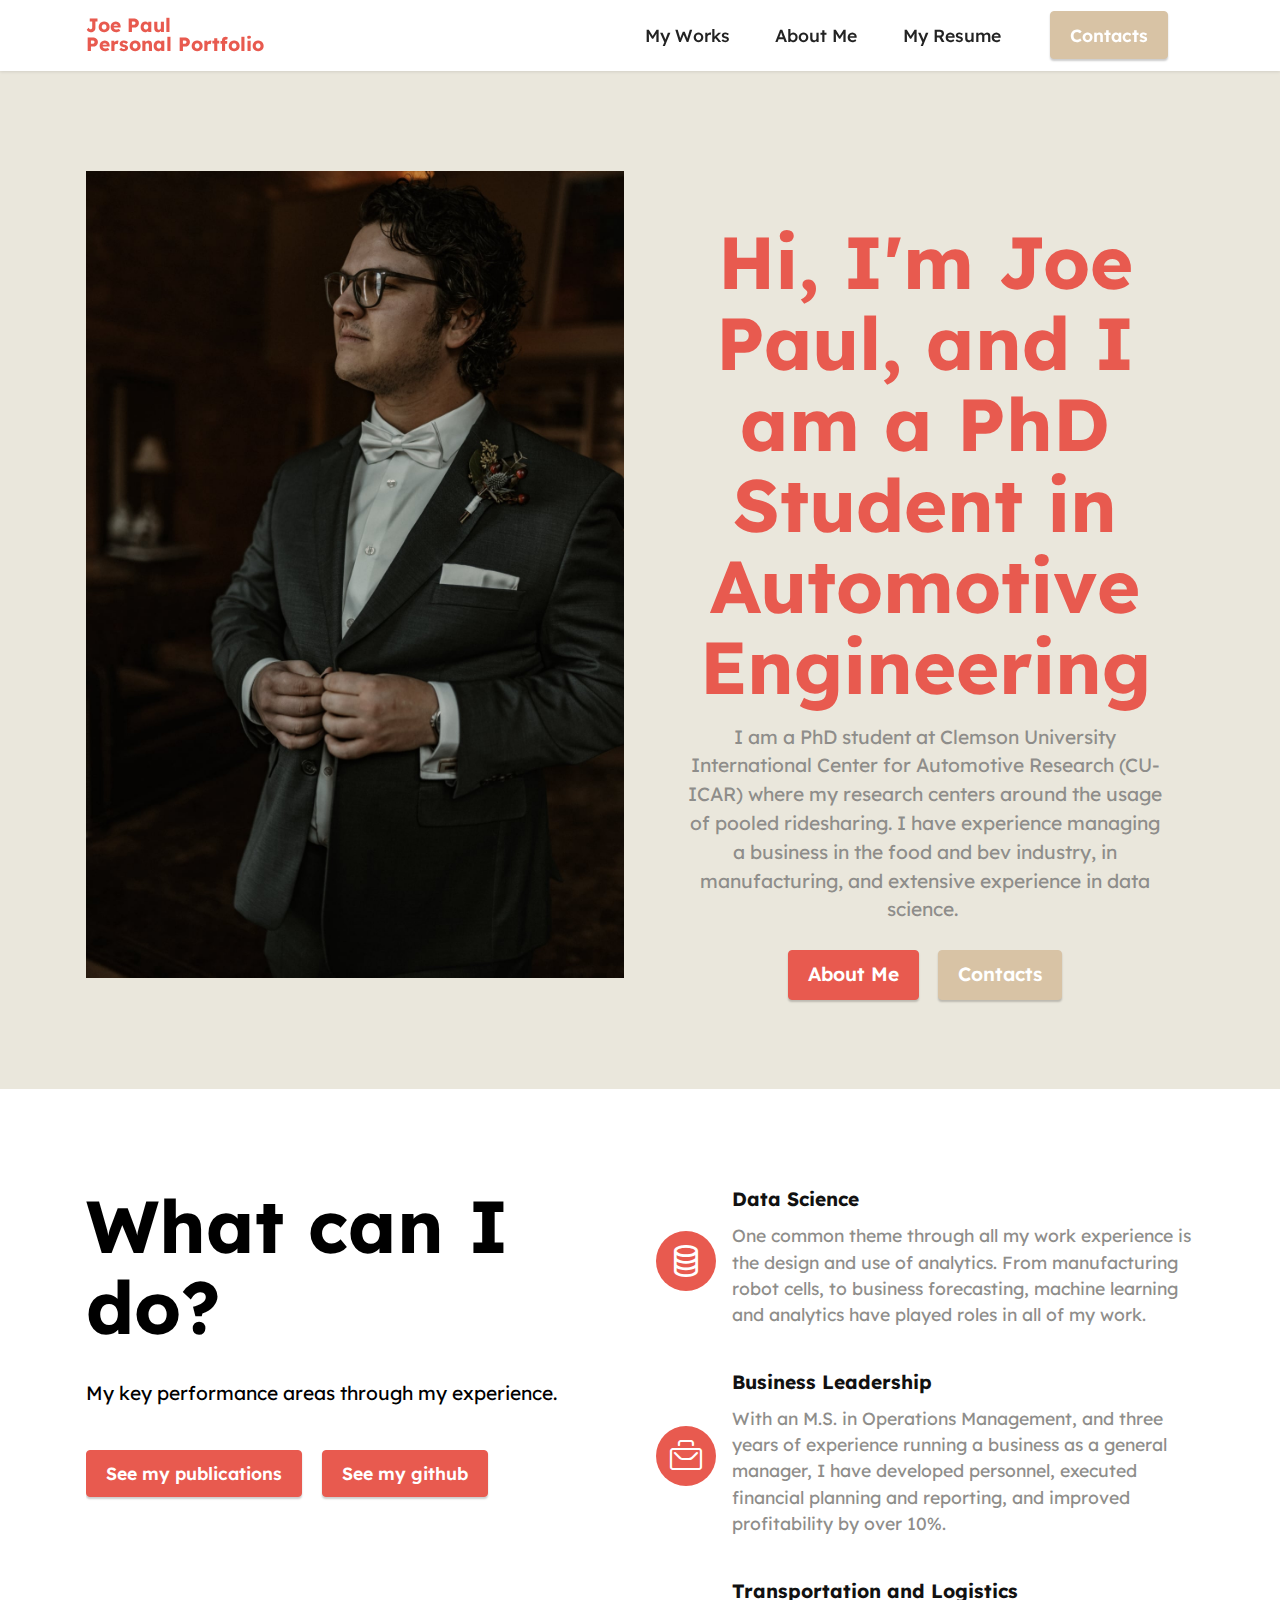
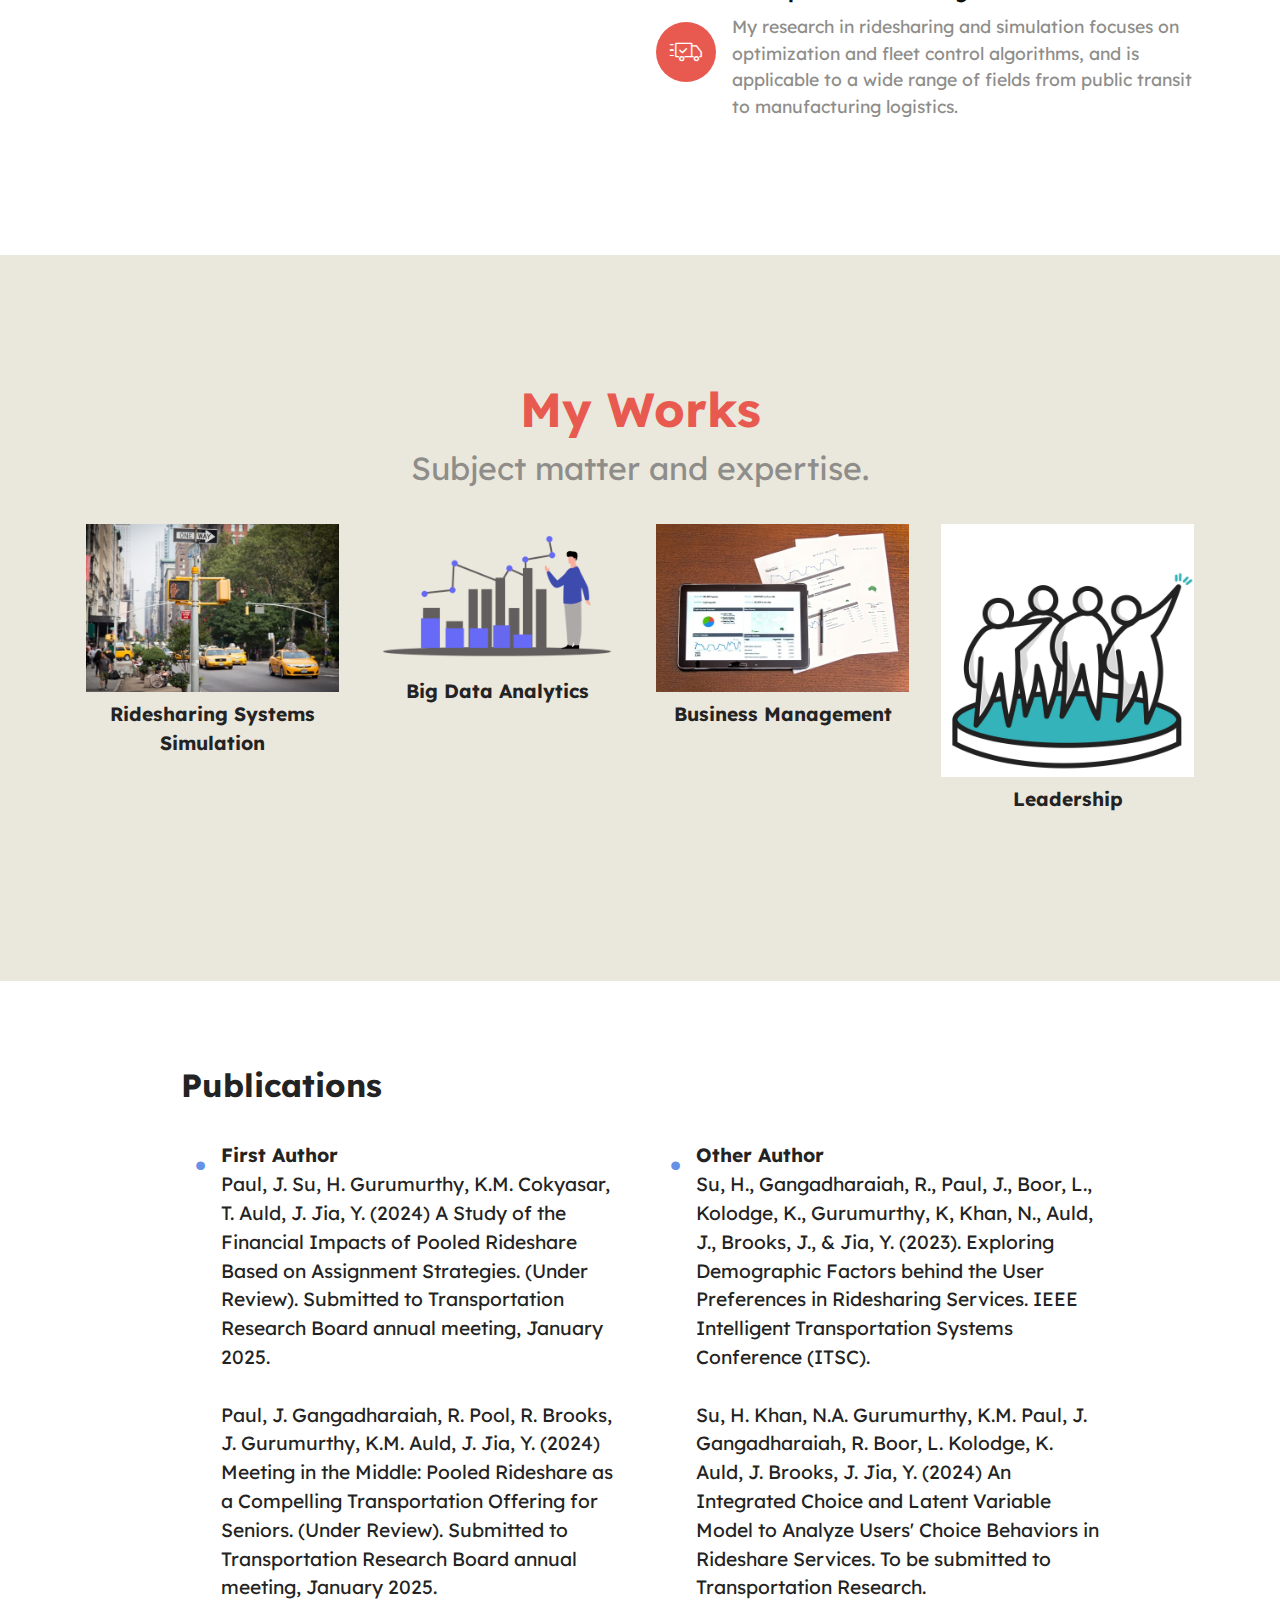
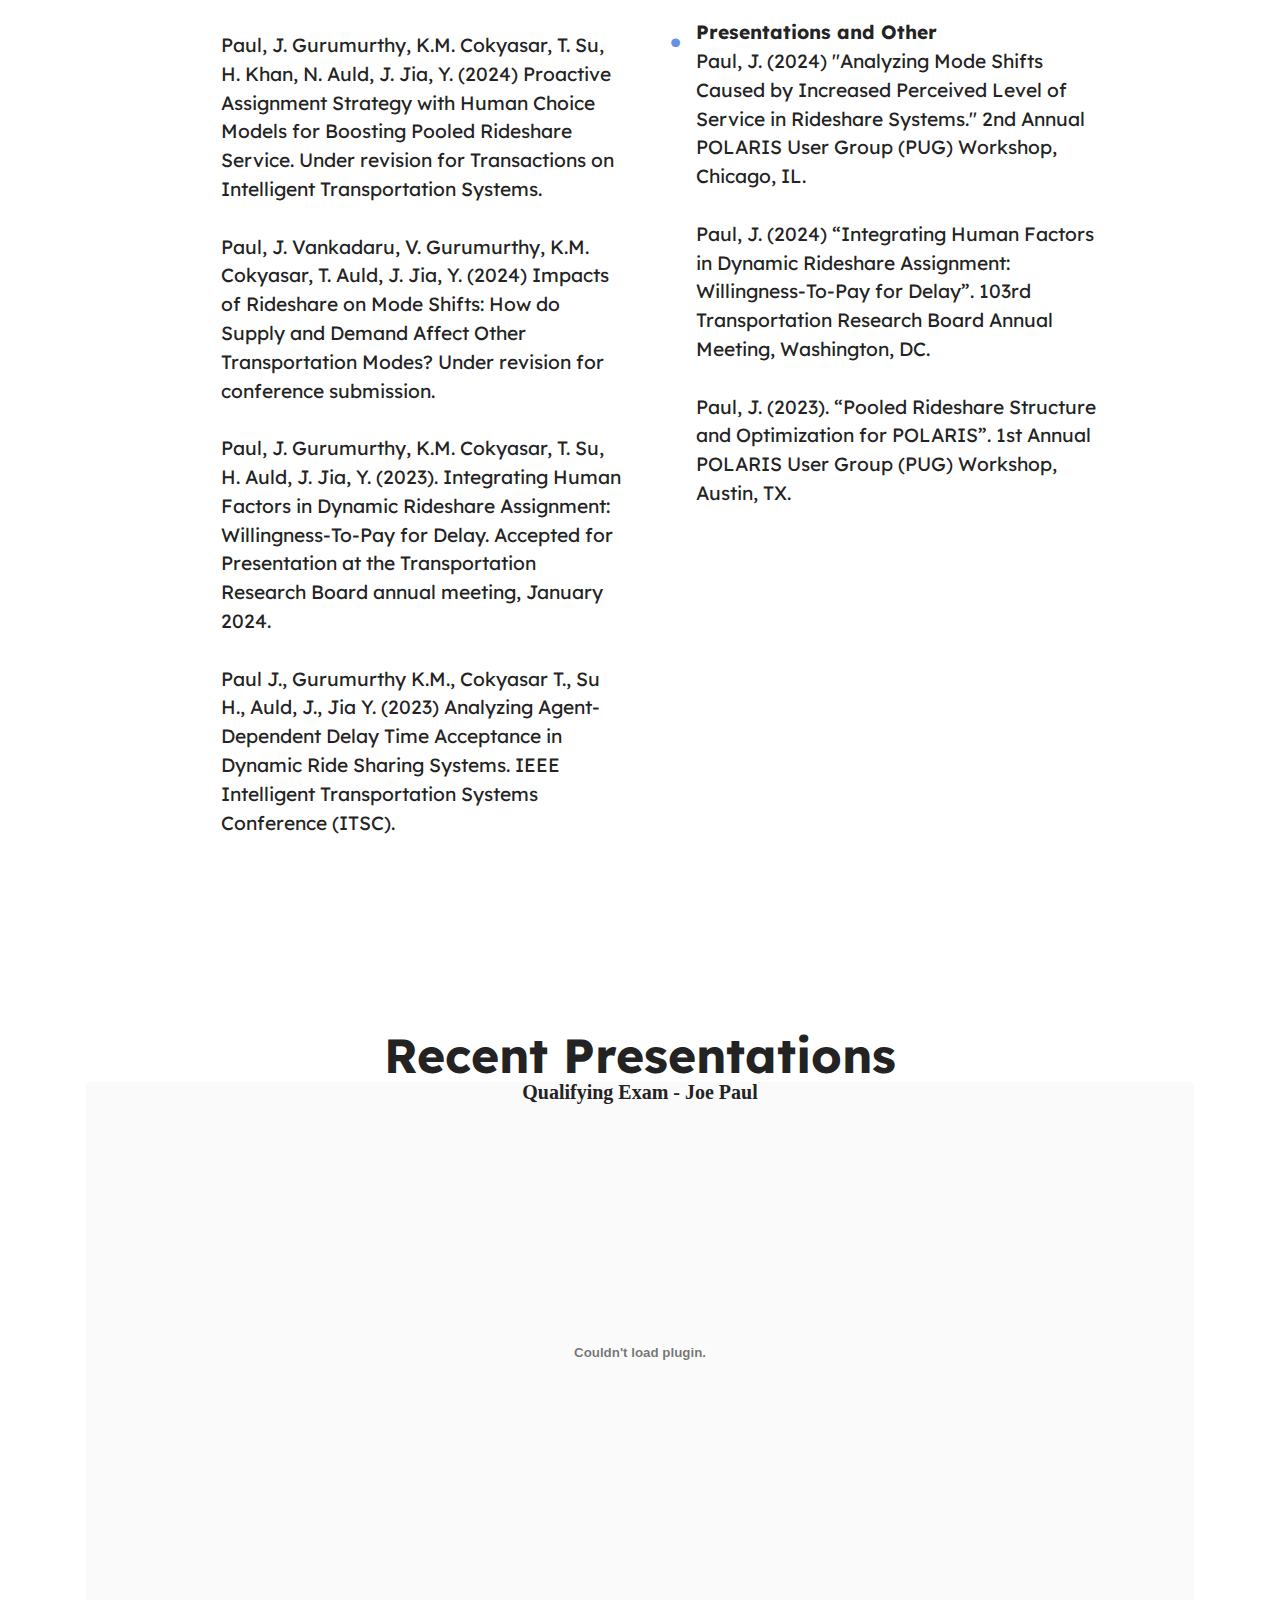
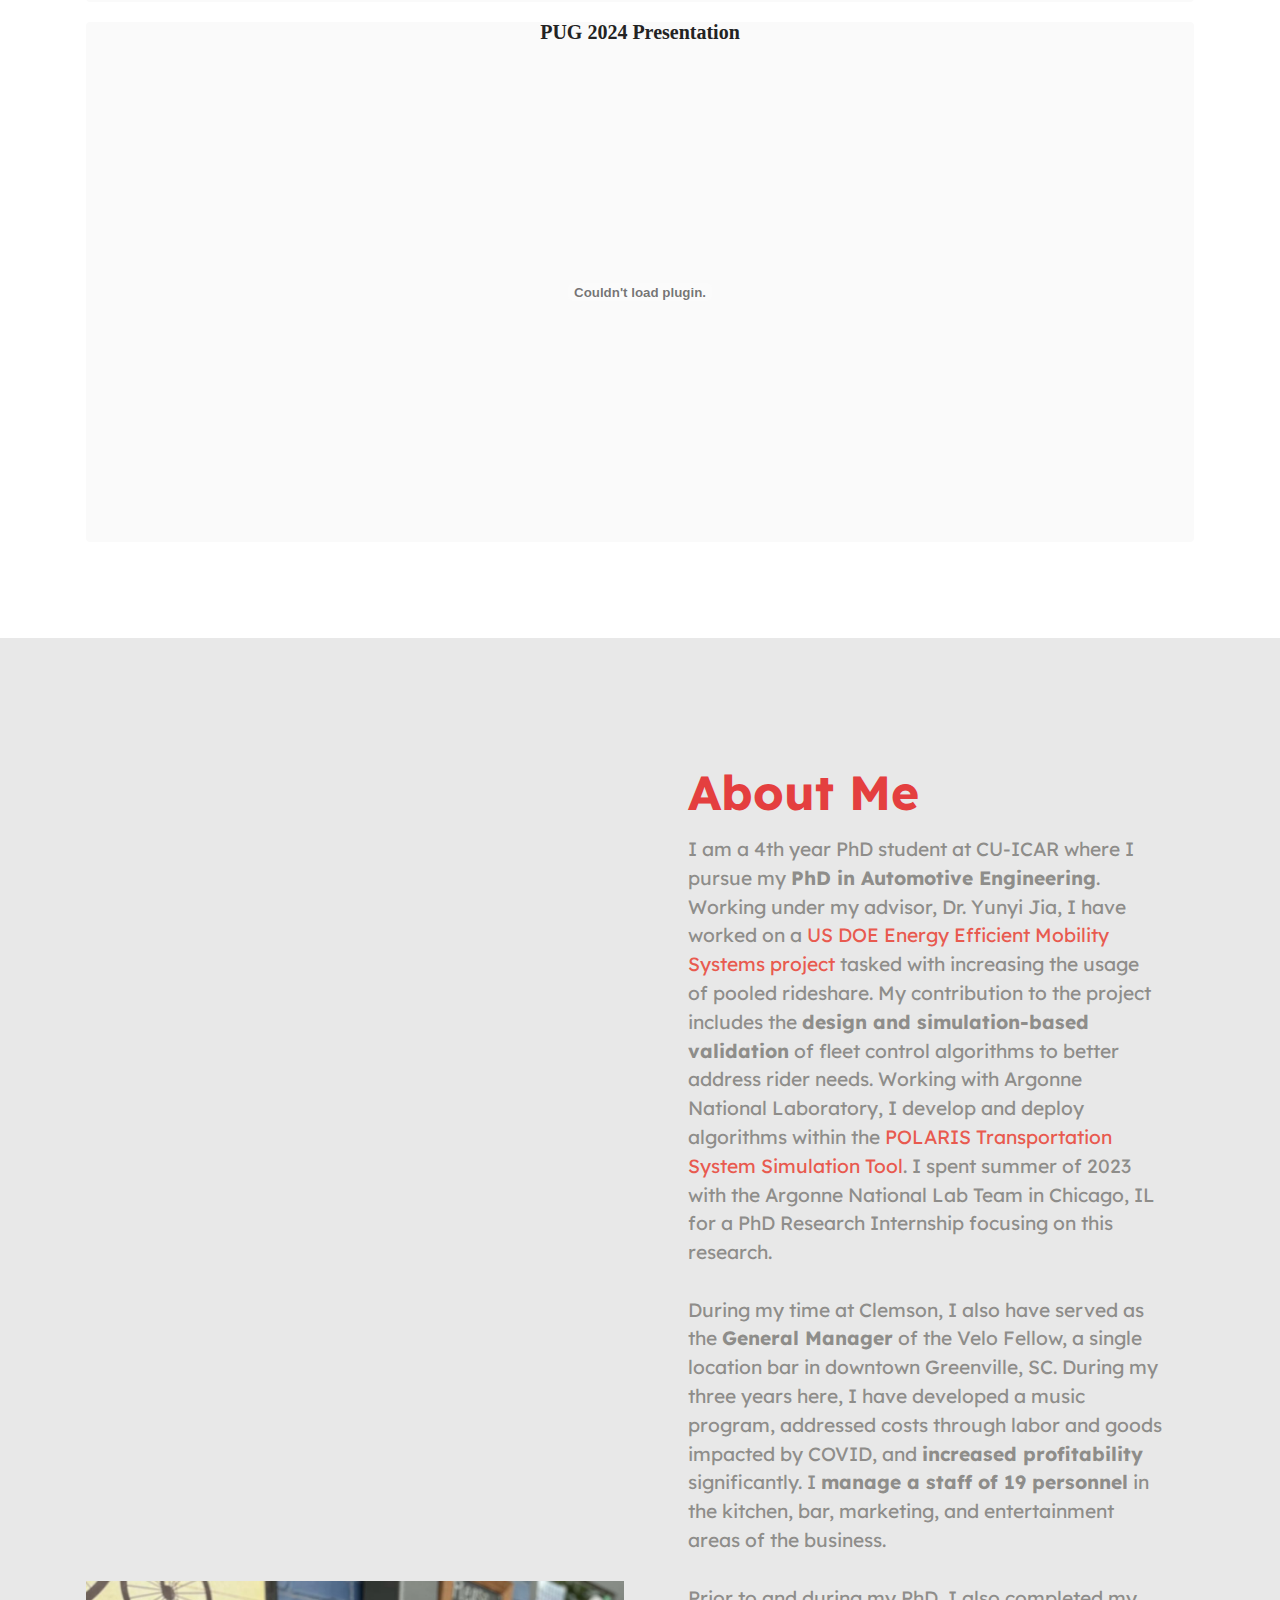
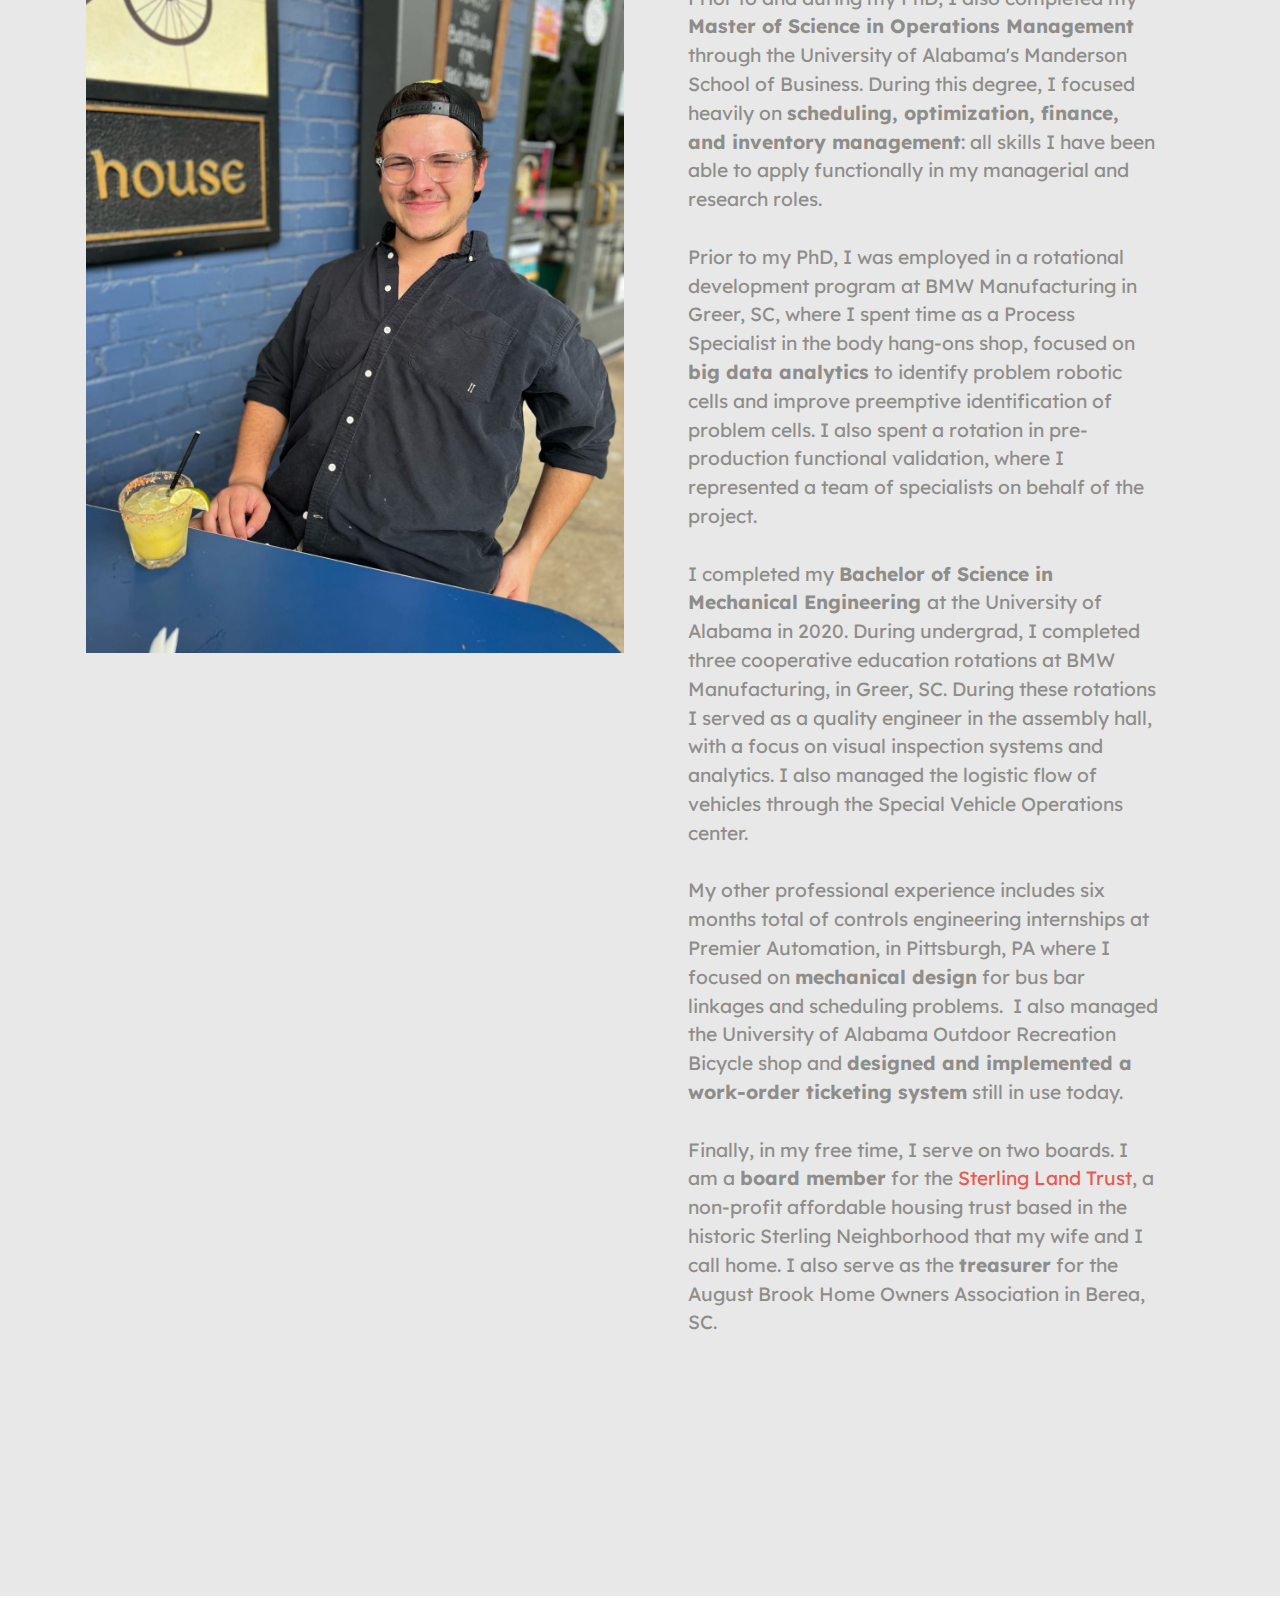
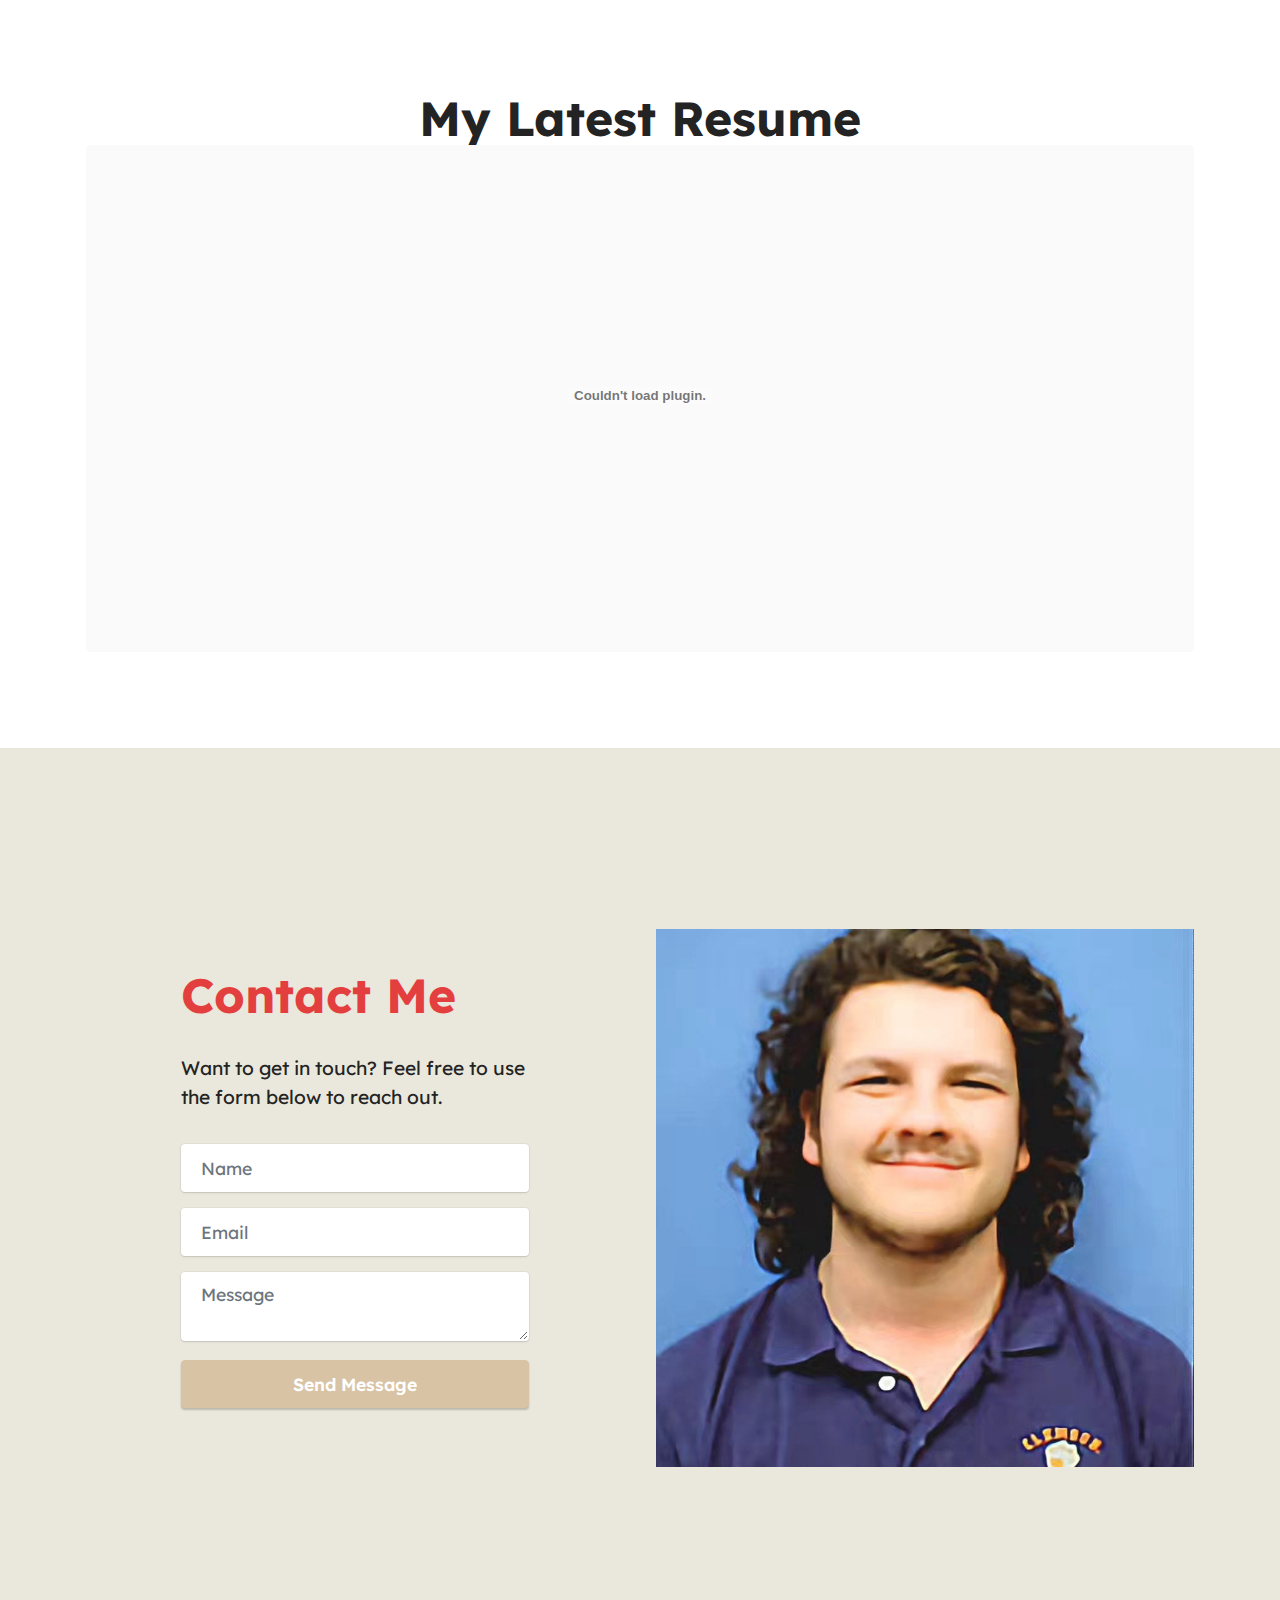
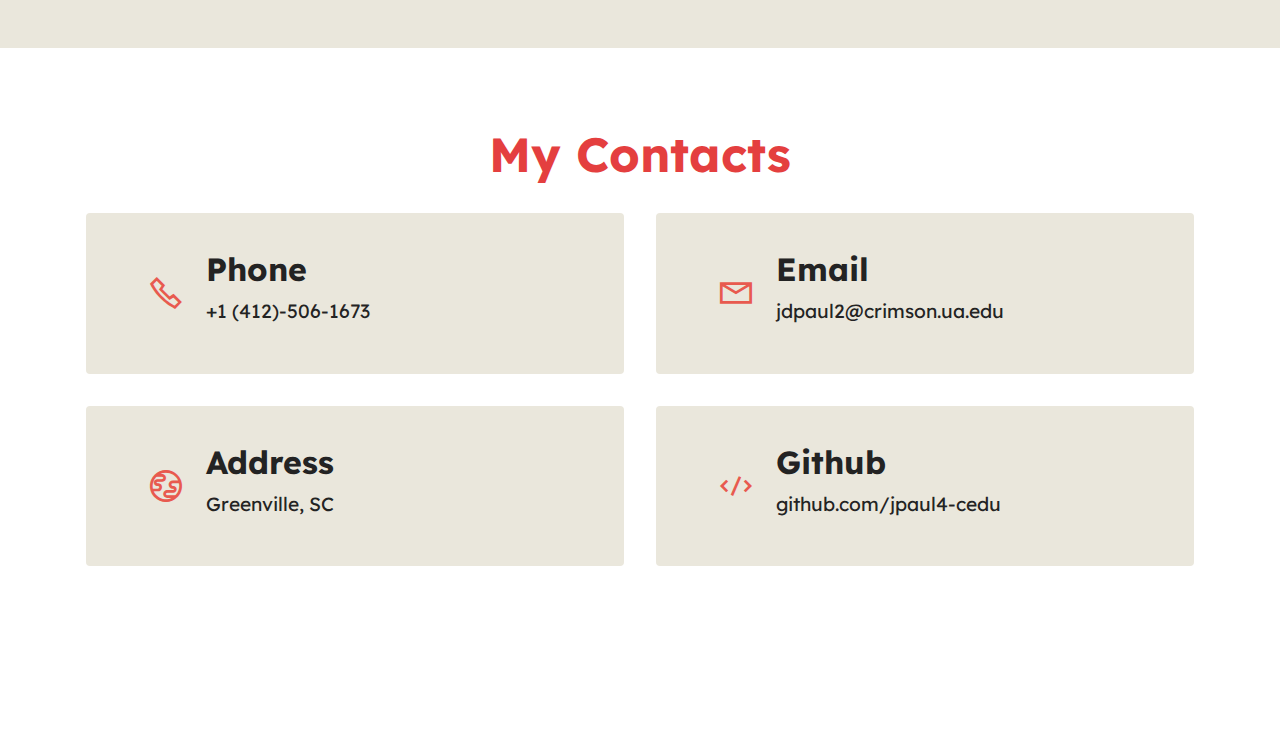
==== commit cbe76844: "Removed bottom bar" ====
--- a/index.html
+++ b/index.html
@@ -447,7 +447,7 @@
             </div>
         </div>
     </div>
-</section><section class="display-7" style="padding: 0;align-items: center;justify-content: center;flex-wrap: wrap;    align-content: center;display: flex;position: relative;height: 4rem;"><a href="https://mobiri.se/3373053" style="flex: 1 1;height: 4rem;position: absolute;width: 100%;z-index: 1;"><img alt="" style="height: 4rem;" src="[data-uri]"></a><p style="margin: 0;text-align: center;" class="display-7">&#8204;</p><a style="z-index:1" href="https://mobirise.com/drag-drop-website-builder.html">Drag & Drop Website Builder</a></section><script src="assets/bootstrap/js/bootstrap.bundle.min.js"></script>  <script src="assets/smoothscroll/smooth-scroll.js"></script>  <script src="assets/ytplayer/index.js"></script>  <script src="assets/dropdown/js/navbar-dropdown.js"></script>  <script src="assets/theme/js/script.js"></script>  <script src="assets/formoid/formoid.min.js"></script>  
+</section><section class="display-7" style="padding: 0;align-items: center;justify-content: center;flex-wrap: wrap;    align-content: center;display: flex;position: relative;height: 4rem;"><a href="https://mobiri.se/3373053" style="flex: 1 1;height: 4rem;position: absolute;width: 100%;z-index: 1;"><img alt="" style="height: 4rem;" src="[data-uri]"></a><p style="margin: 0;text-align: center;" class="display-7">&#8204;</p></section><script src="assets/bootstrap/js/bootstrap.bundle.min.js"></script>  <script src="assets/smoothscroll/smooth-scroll.js"></script>  <script src="assets/ytplayer/index.js"></script>  <script src="assets/dropdown/js/navbar-dropdown.js"></script>  <script src="assets/theme/js/script.js"></script>  <script src="assets/formoid/formoid.min.js"></script>  
   
   
 </body>
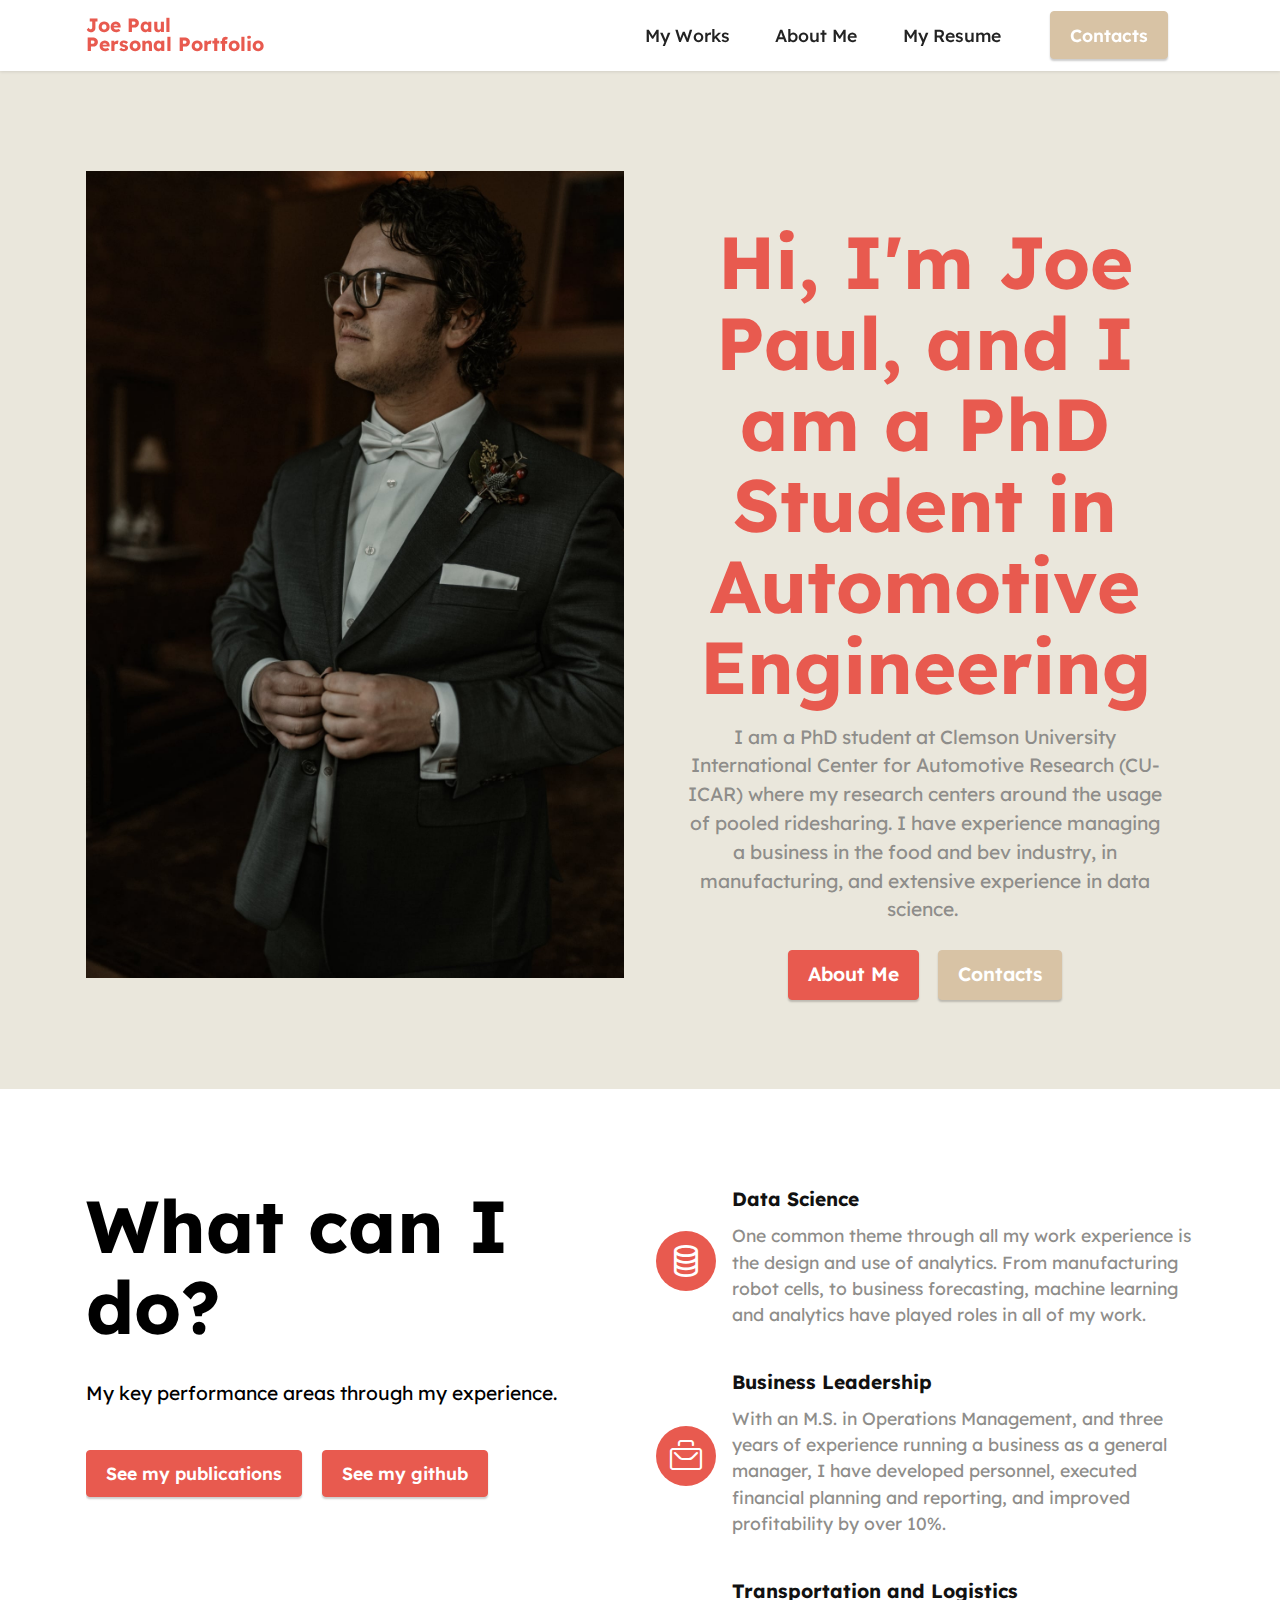
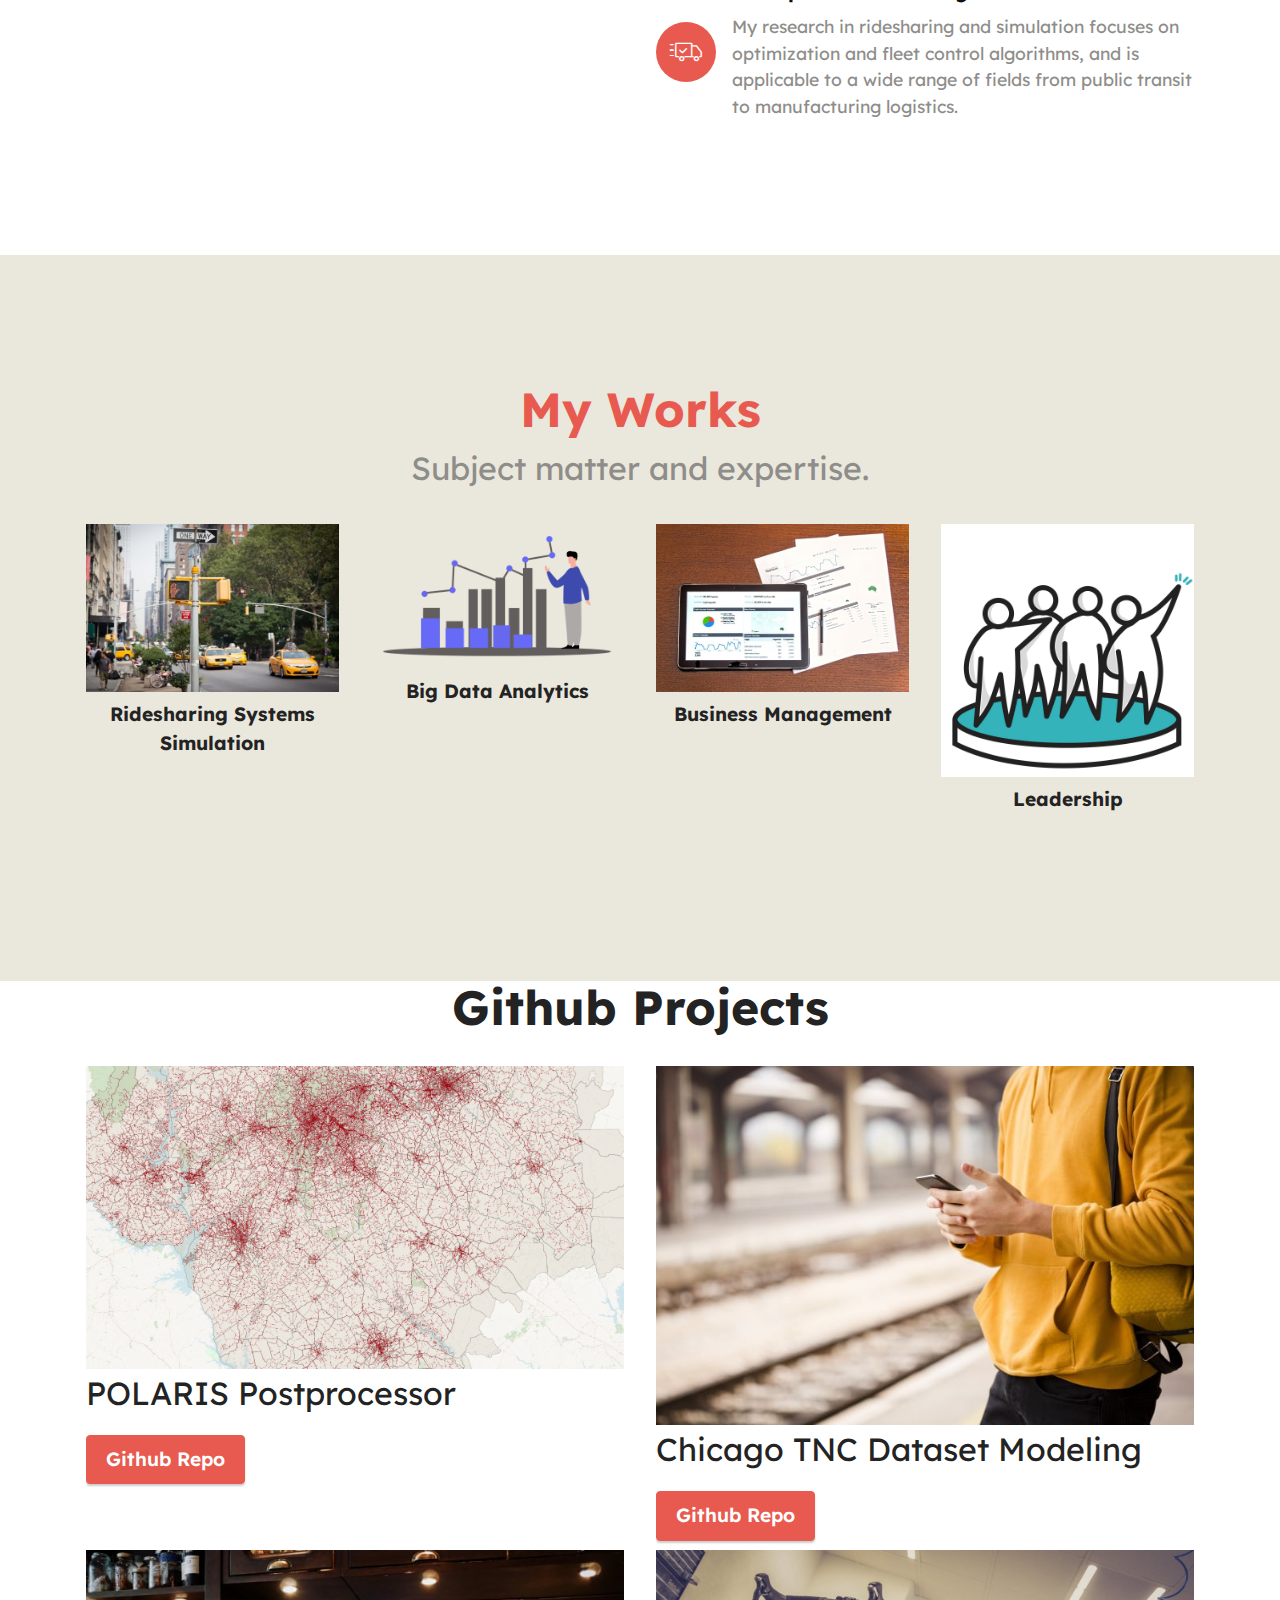
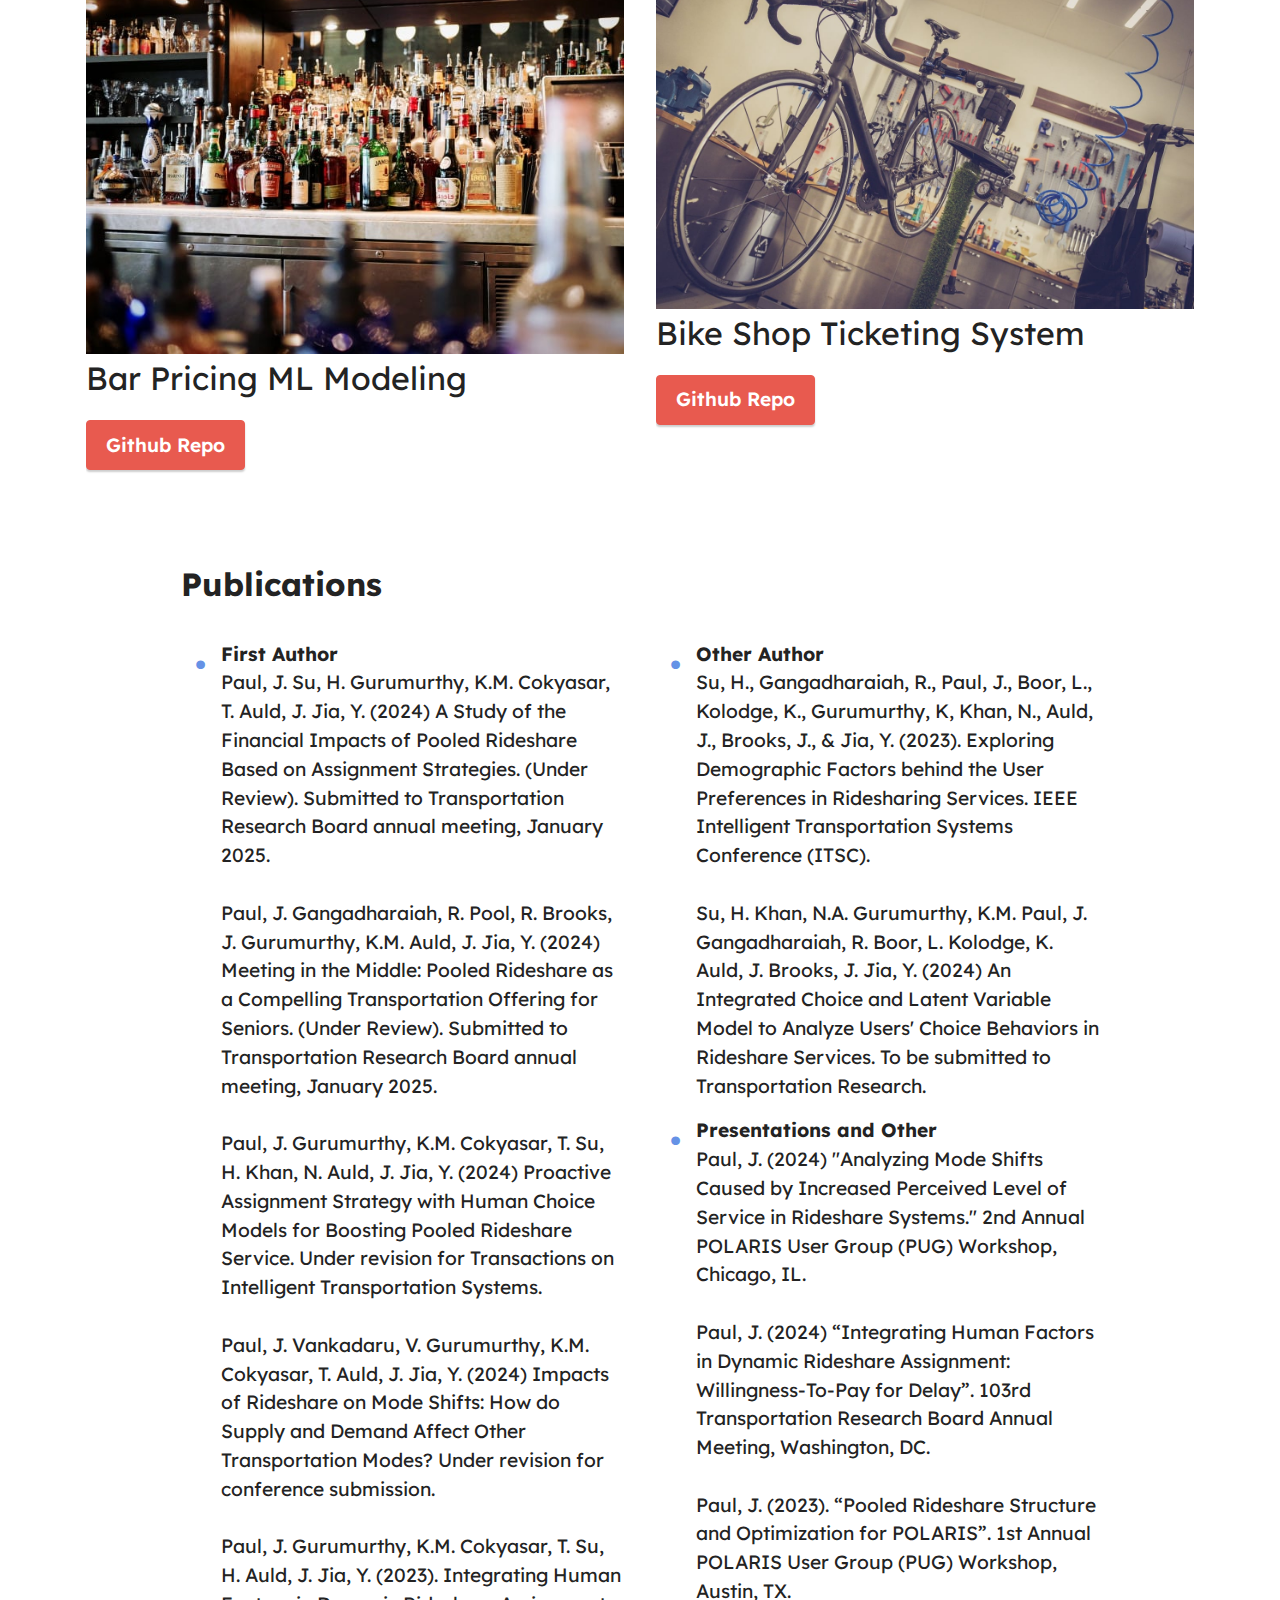
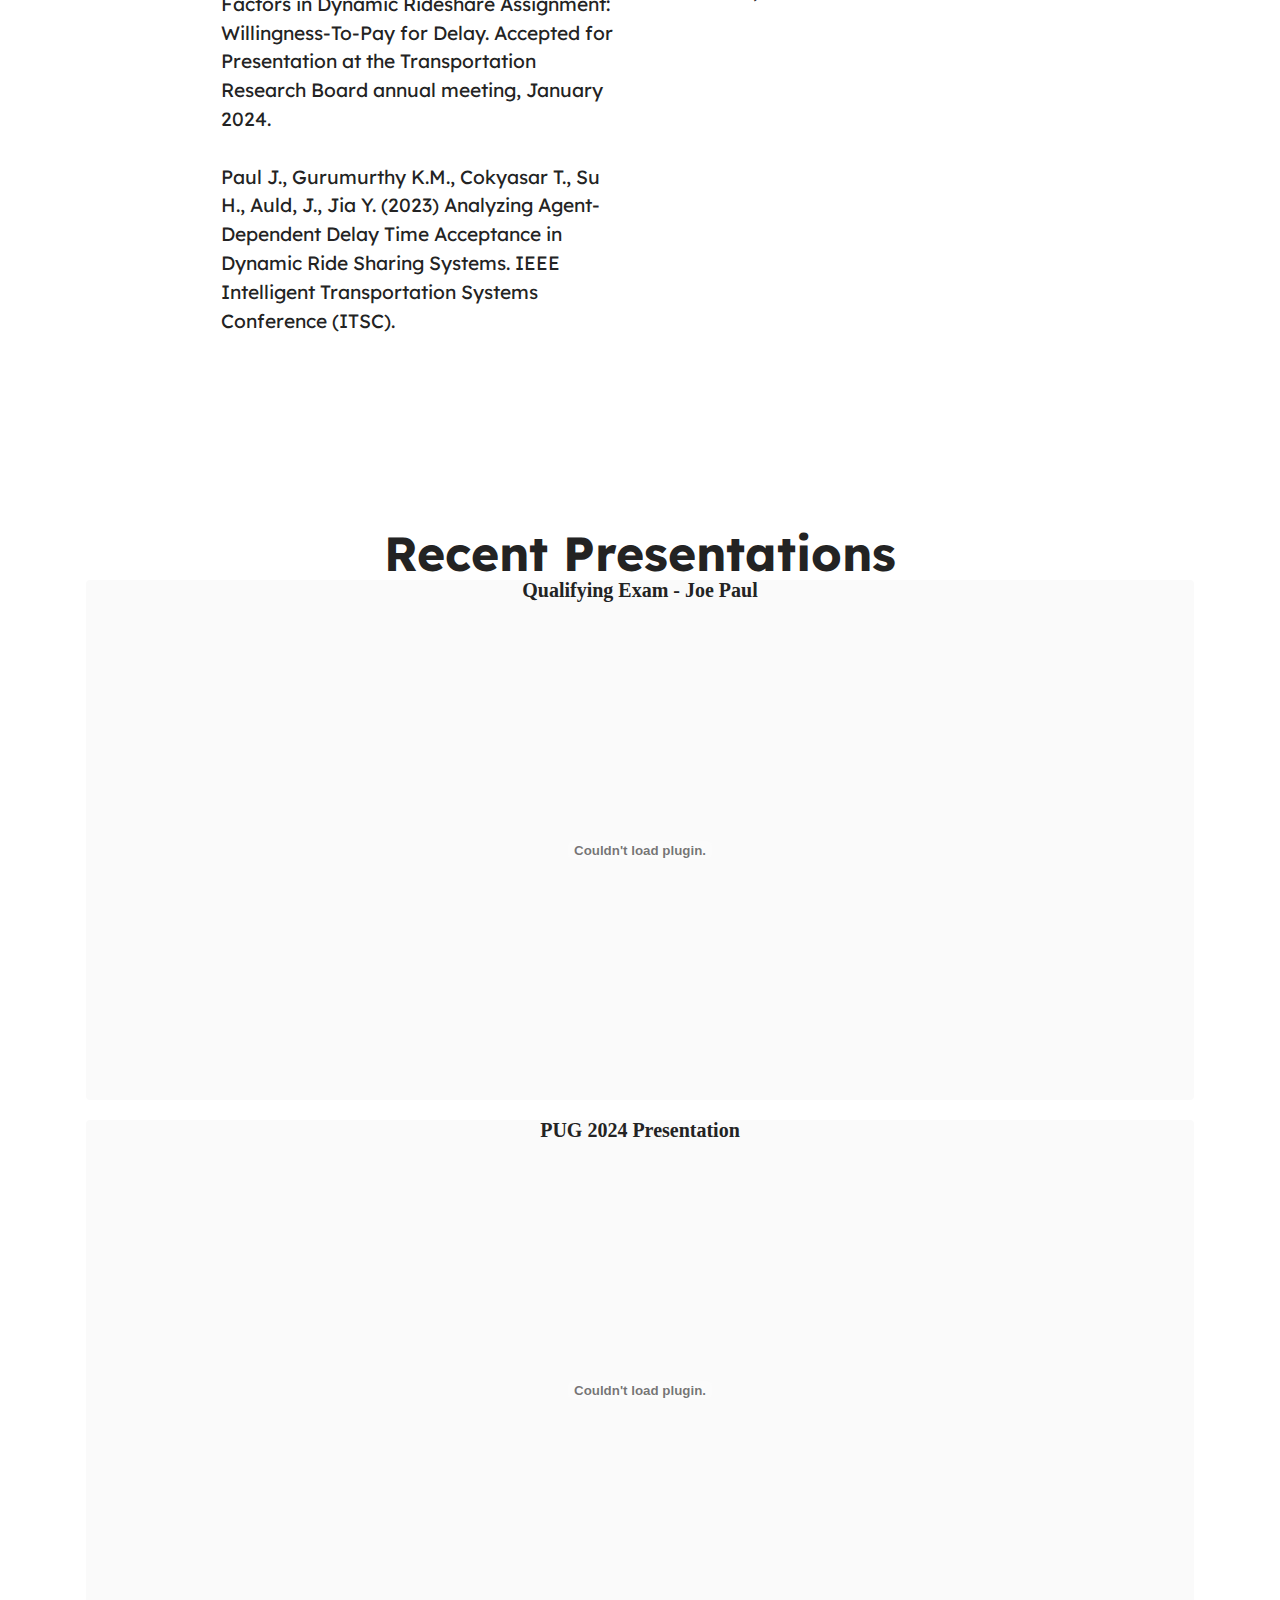
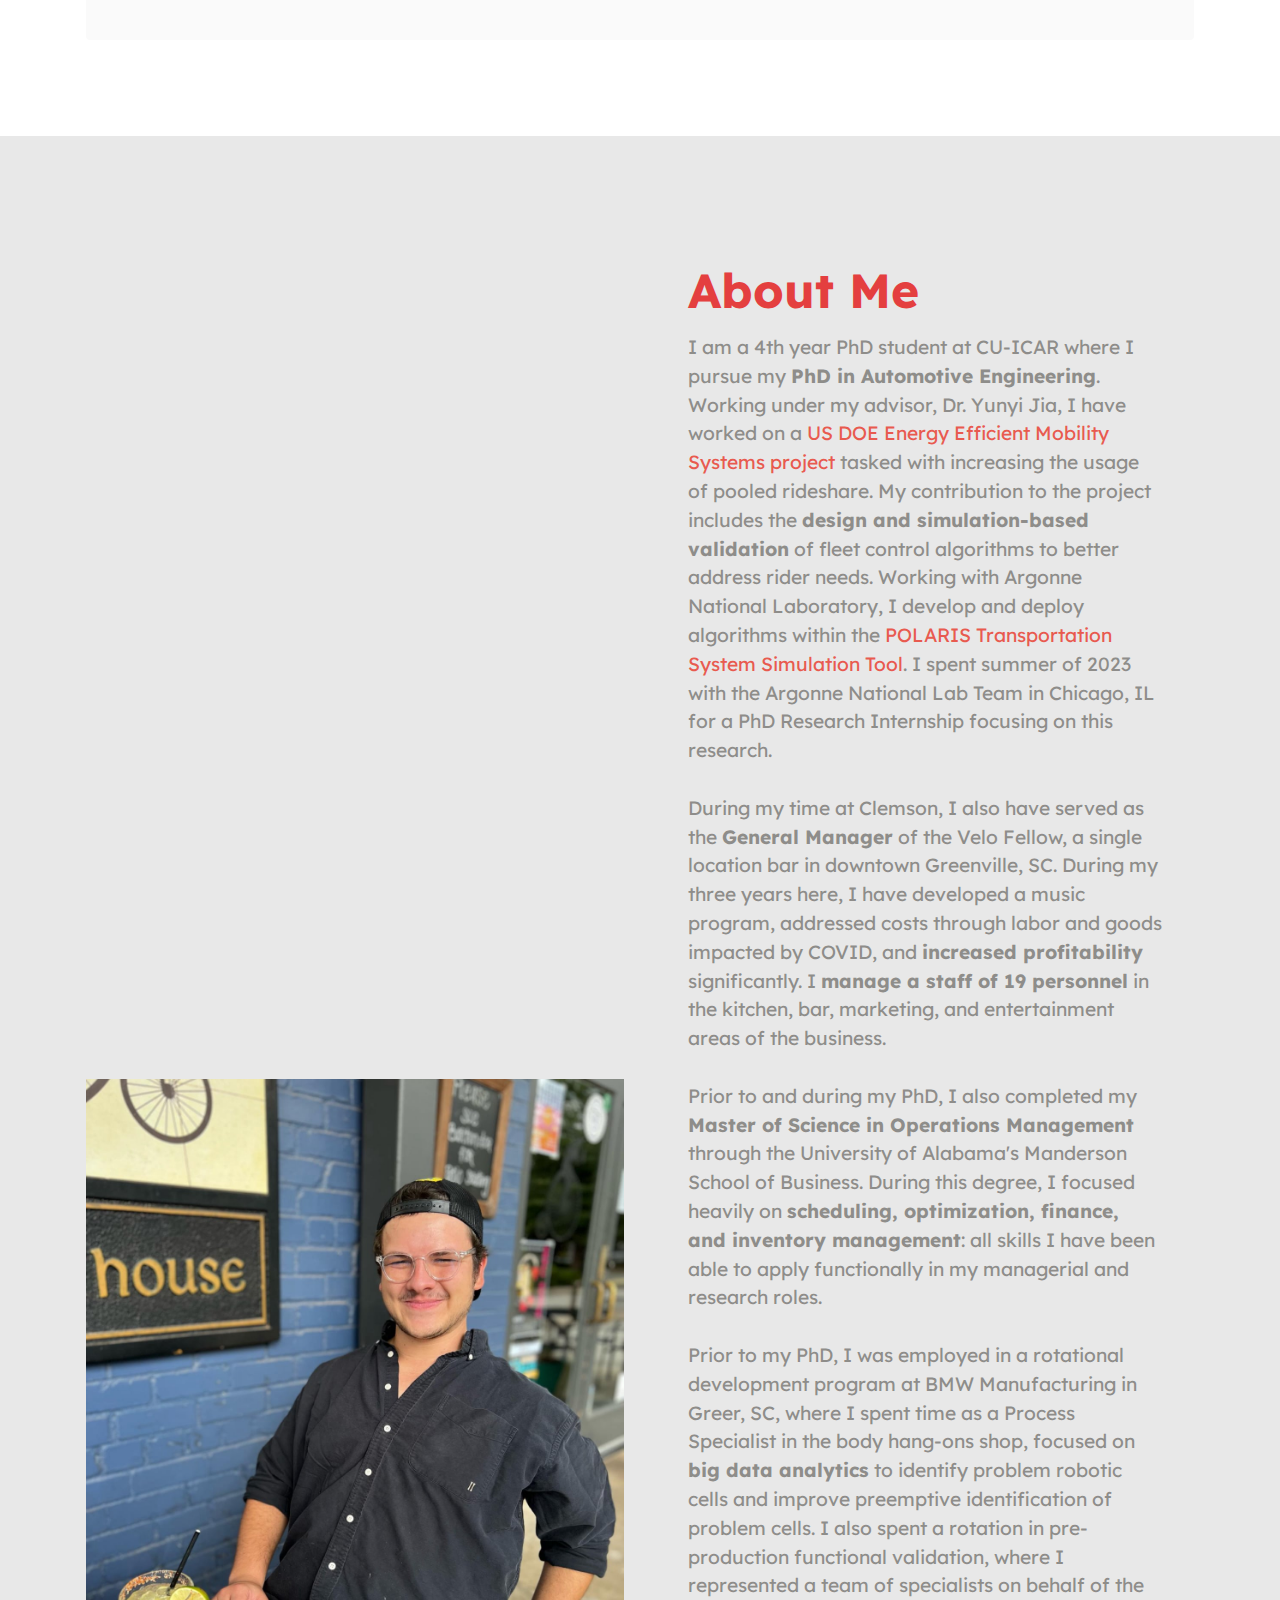
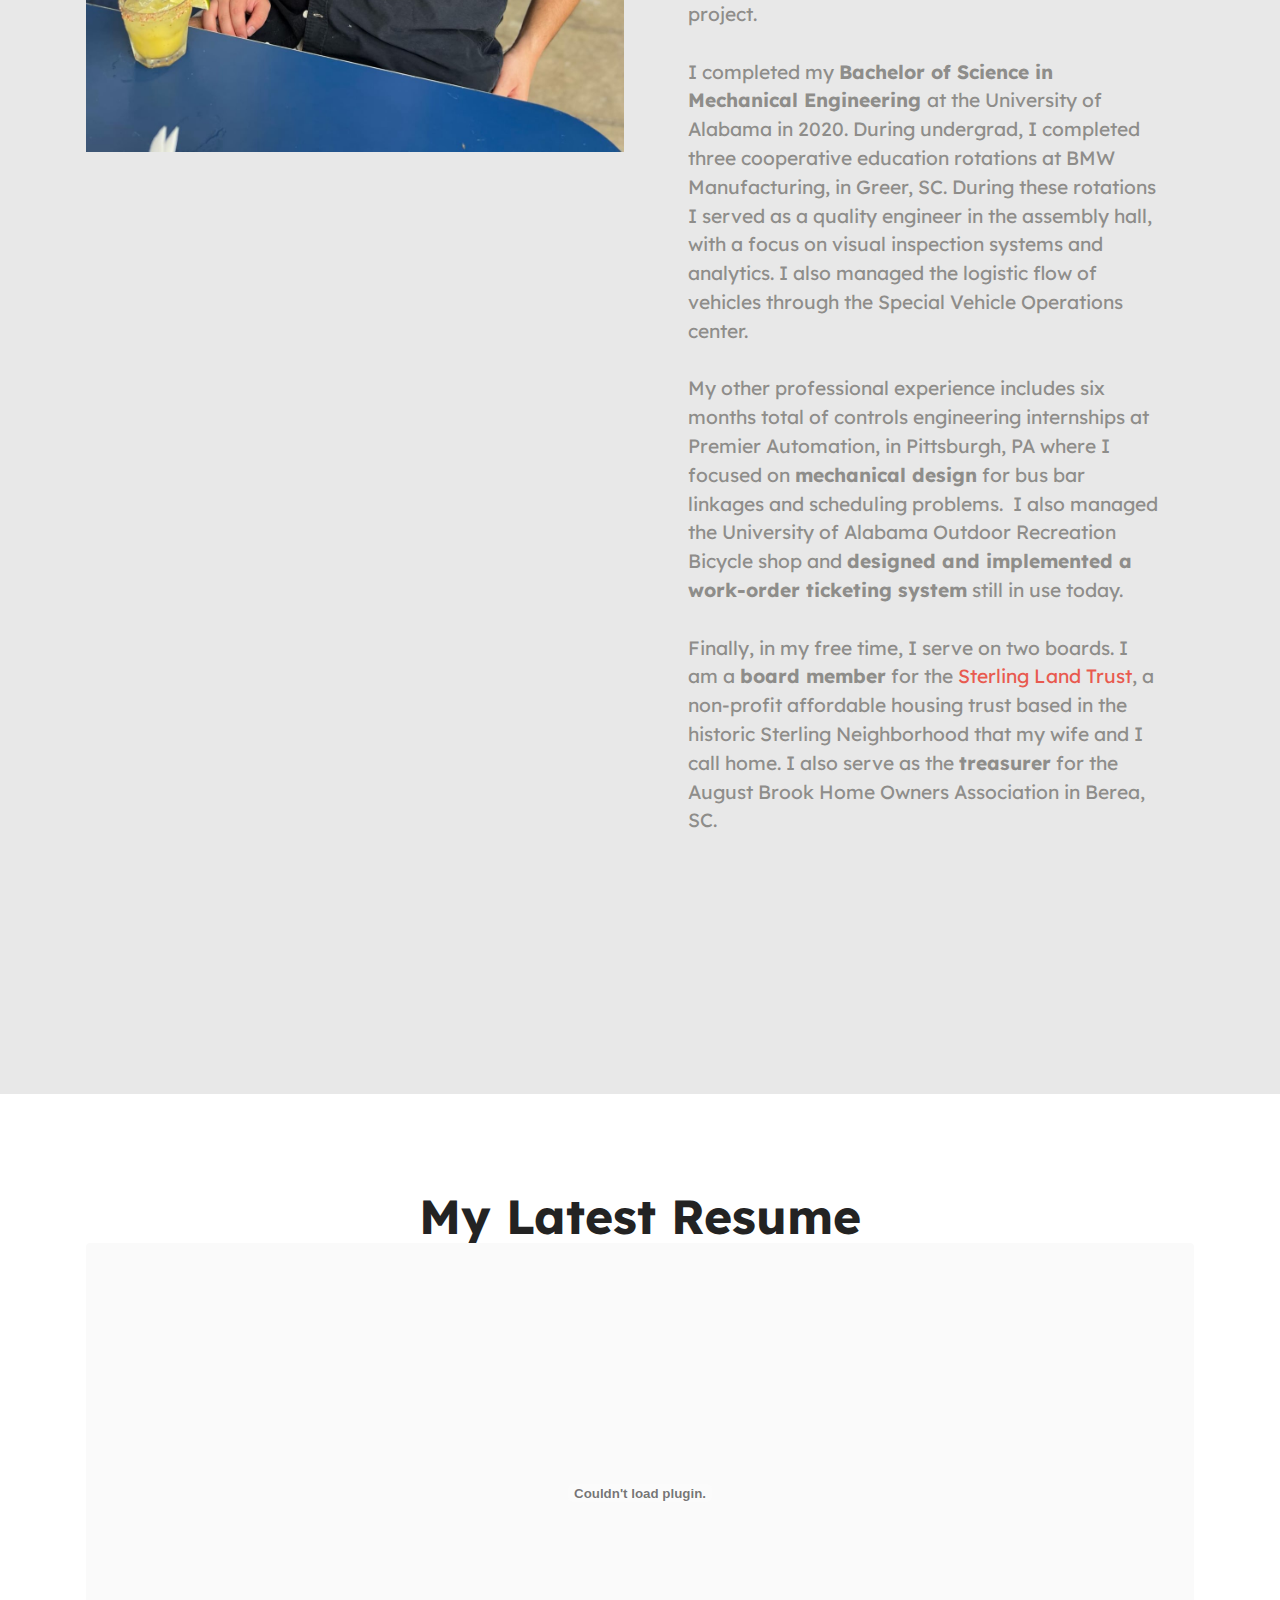
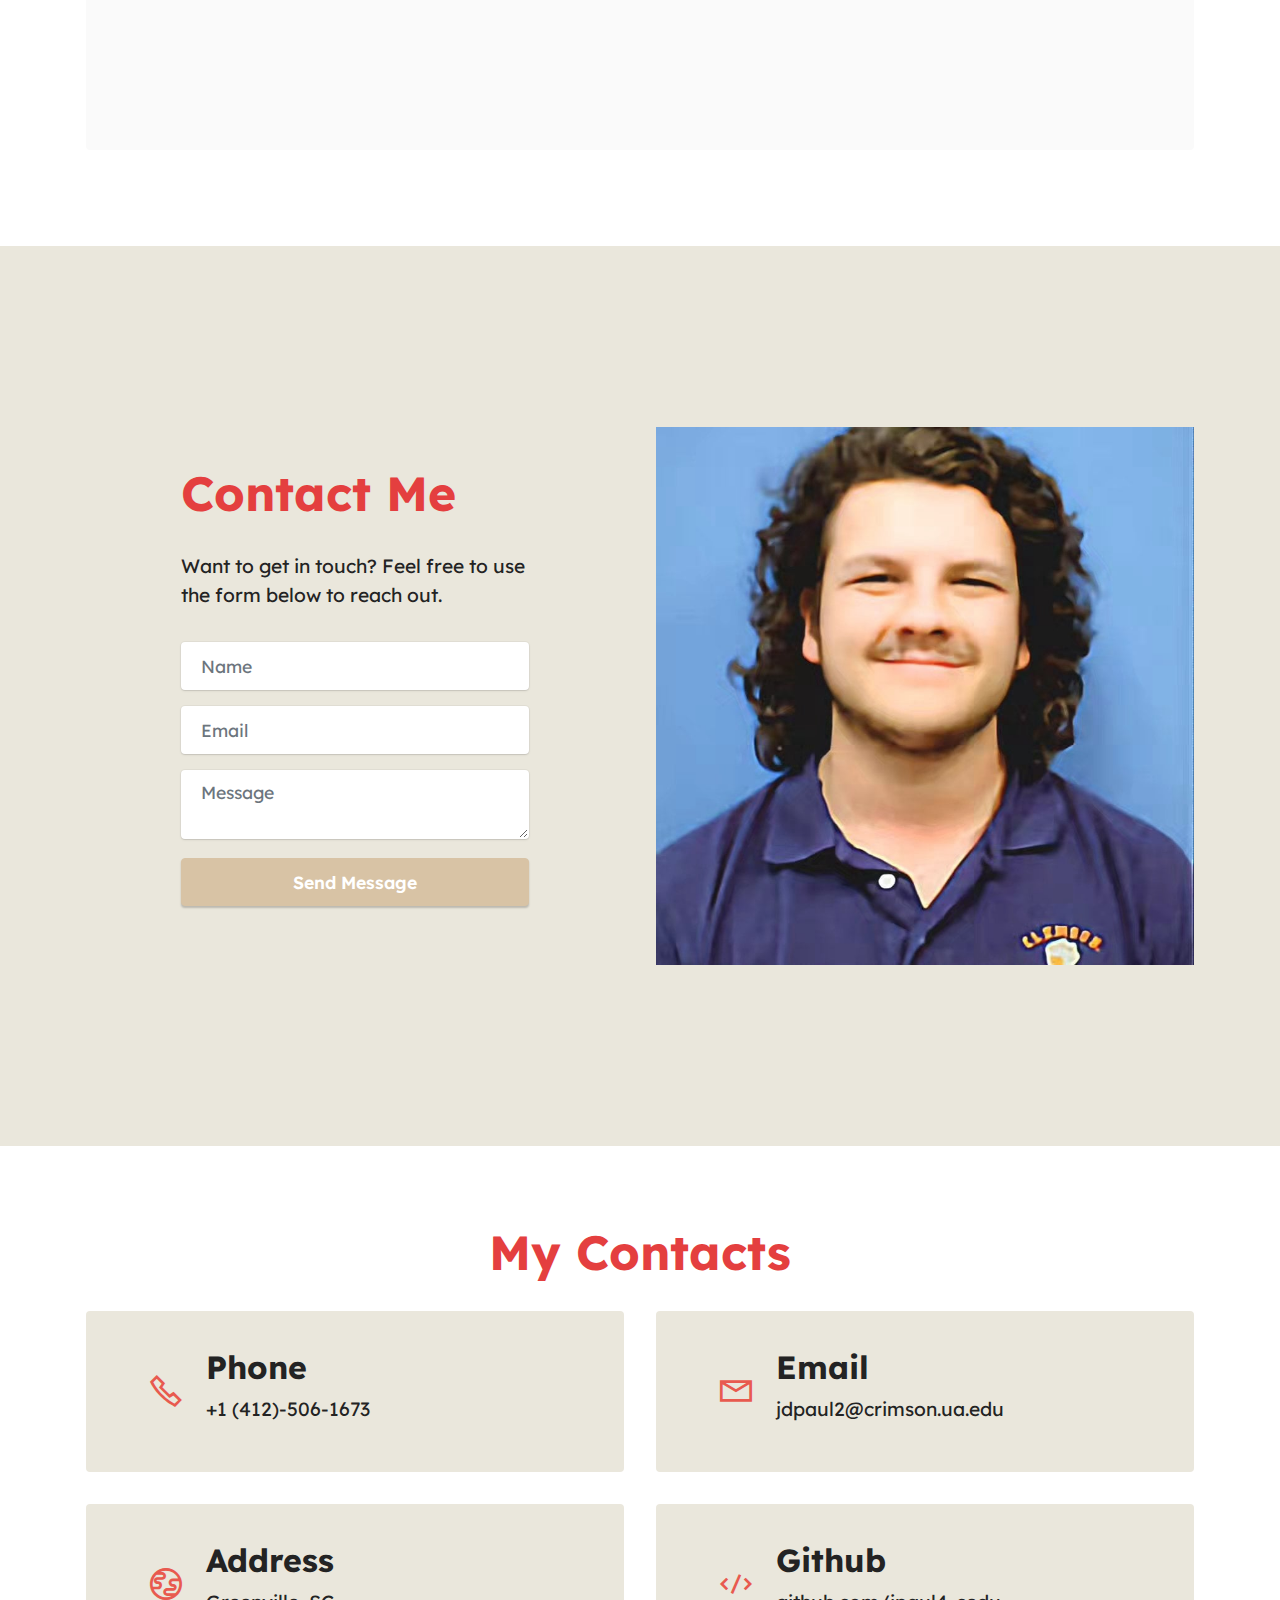
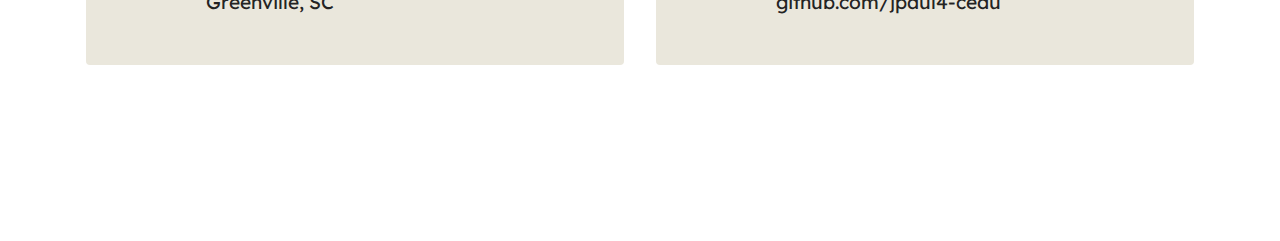
==== commit 7762f8a4: "Added project links" ====
--- a/index.html
+++ b/index.html
@@ -222,6 +222,71 @@
     </div>
 </section>
 
+<section data-bs-version="5.1" class="gallery2 cid-ulx1Vp18Hw" id="gallery2-6">
+    
+    
+    <div class="container">
+        <div class="mbr-section-head">
+            <h4 class="mbr-section-title mbr-fonts-style align-center mb-0 display-2"><strong>Github Projects</strong></h4>
+            
+        </div>
+        <div class="row mt-4">
+            <div class="item features-image сol-12 col-md-6 col-lg-6">
+                <div class="item-wrapper">
+                    <div class="item-img">
+                        <img src="assets/images/polaris-672x378.png" alt="Mobirise Website Builder">
+                    </div>
+                    <div class="item-content">
+                        <h5 class="item-title mbr-fonts-style display-5">POLARIS Postprocessor</h5>
+                        
+                        
+                    </div>
+                    <div class="mbr-section-btn item-footer mt-2"><a href="https://github.com/jpaul4-cedu/CU_POLARIS_Postprocessor" class="btn btn-primary item-btn display-7" target="_blank">Github Repo</a></div>
+                </div>
+            </div>
+            <div class="item features-image сol-12 col-md-6 col-lg-6">
+                <div class="item-wrapper">
+                    <div class="item-img">
+                        <img src="assets/images/mbr-672x448.jpg" alt="Mobirise Website Builder">
+                    </div>
+                    <div class="item-content">
+                        <h5 class="item-title mbr-fonts-style display-5">Chicago TNC Dataset Modeling</h5>
+                        
+                        
+                    </div>
+                    <div class="mbr-section-btn item-footer mt-2"><a href="https://github.com/jpaul4-cedu/ML_stats_final_project" class="btn btn-primary item-btn display-7" target="_blank">Github Repo</a></div>
+                </div>
+            </div>
+            <div class="item features-image сol-12 col-md-6 col-lg-6">
+                <div class="item-wrapper">
+                    <div class="item-img">
+                        <img src="assets/images/mbr-672x505.jpg" alt="Mobirise Website Builder">
+                    </div>
+                    <div class="item-content">
+                        <h5 class="item-title mbr-fonts-style display-5">Bar Pricing ML Modeling</h5>
+                        
+                        
+                    </div>
+                    <div class="mbr-section-btn item-footer mt-2"><a href="https://github.com/jpaul4-cedu/Data-Sci-Final-Project" class="btn btn-primary item-btn display-7" target="_blank">Github Repo</a></div>
+                </div>
+            </div>
+            <div class="item features-image сol-12 col-md-6 col-lg-6">
+                <div class="item-wrapper">
+                    <div class="item-img">
+                        <img src="assets/images/mbr-1256x838.jpg" alt="Mobirise Website Builder" title="">
+                    </div>
+                    <div class="item-content">
+                        <h5 class="item-title mbr-fonts-style display-5">Bike Shop Ticketing System</h5>
+                        
+                        
+                    </div>
+                    <div class="mbr-section-btn item-footer mt-2"><a href="https://github.com/jpaul4-cedu/shop_ticketing_system" class="btn btn-primary item-btn display-7" target="_blank">Github Repo</a></div>
+                </div>
+            </div>
+        </div>
+    </div>
+</section>
+
 <section data-bs-version="5.1" class="content13 cid-ulseiE5m8w" id="content13-4">
     
 
